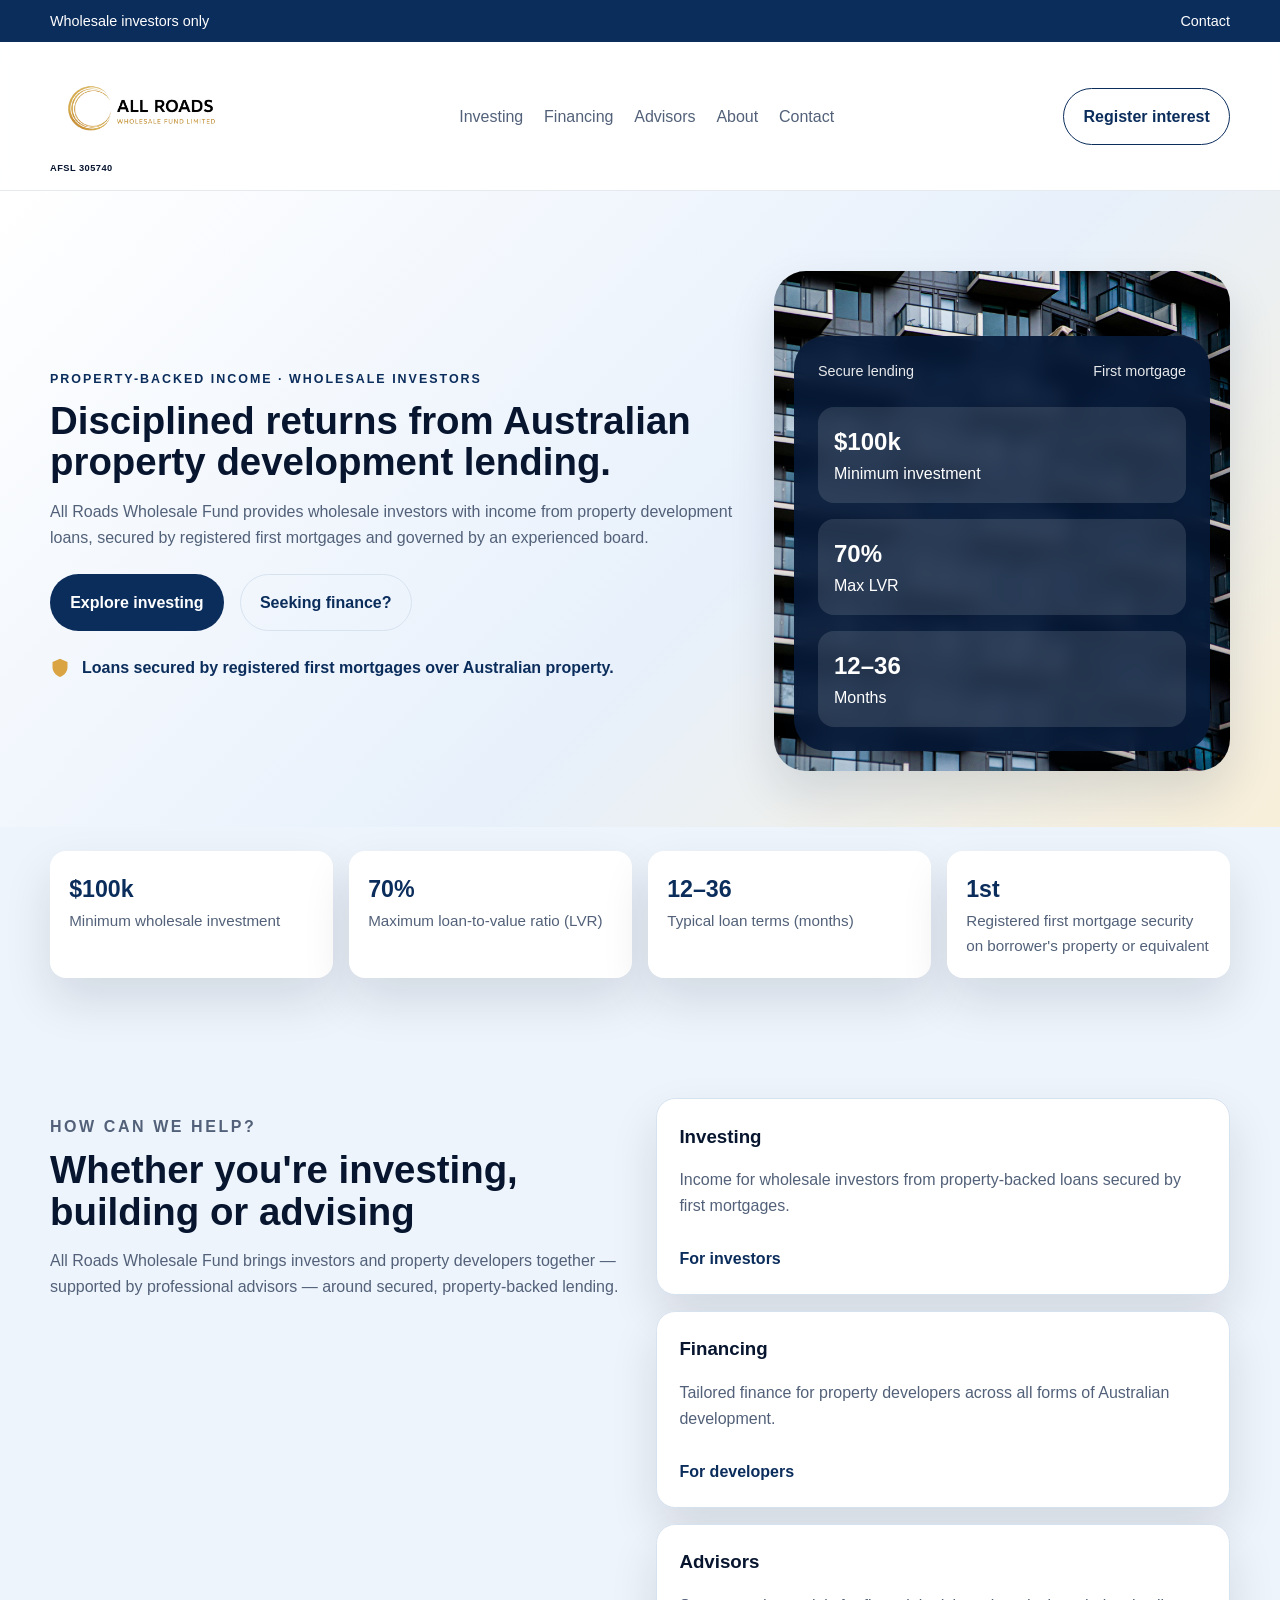
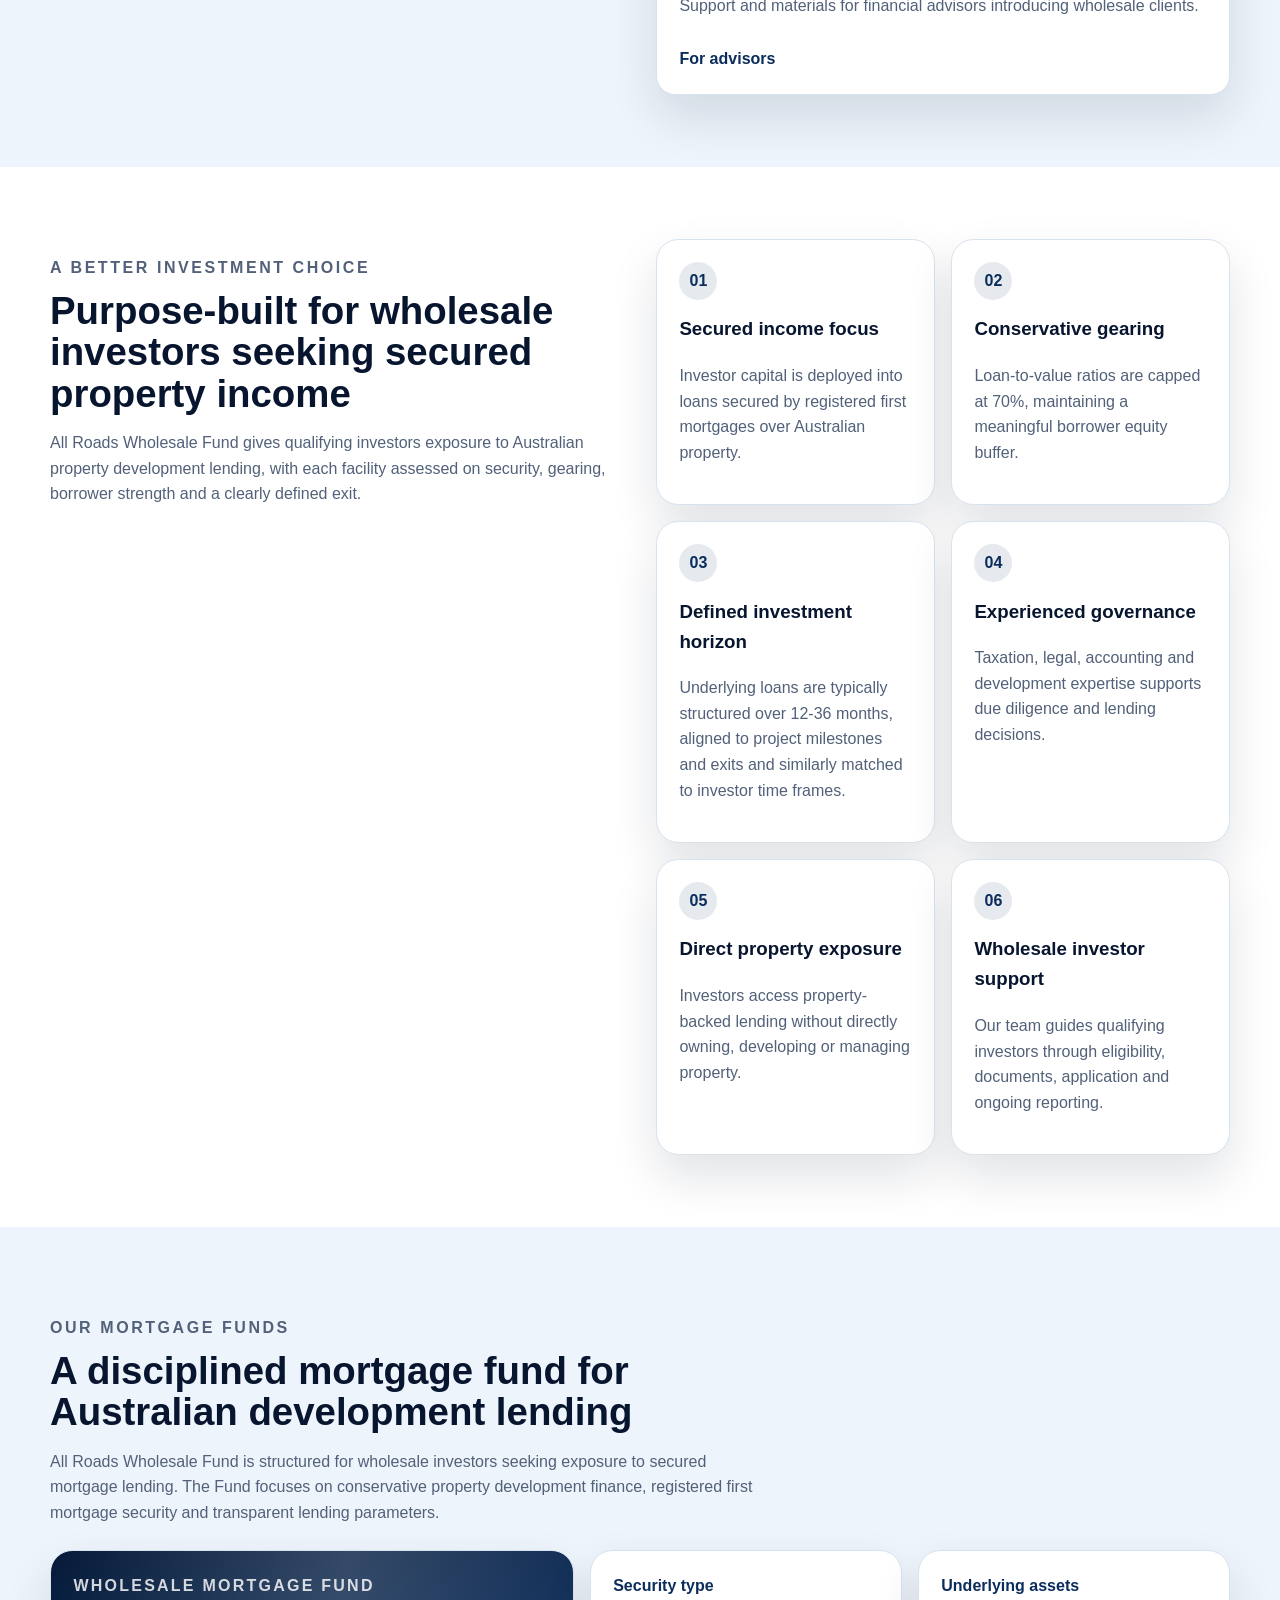
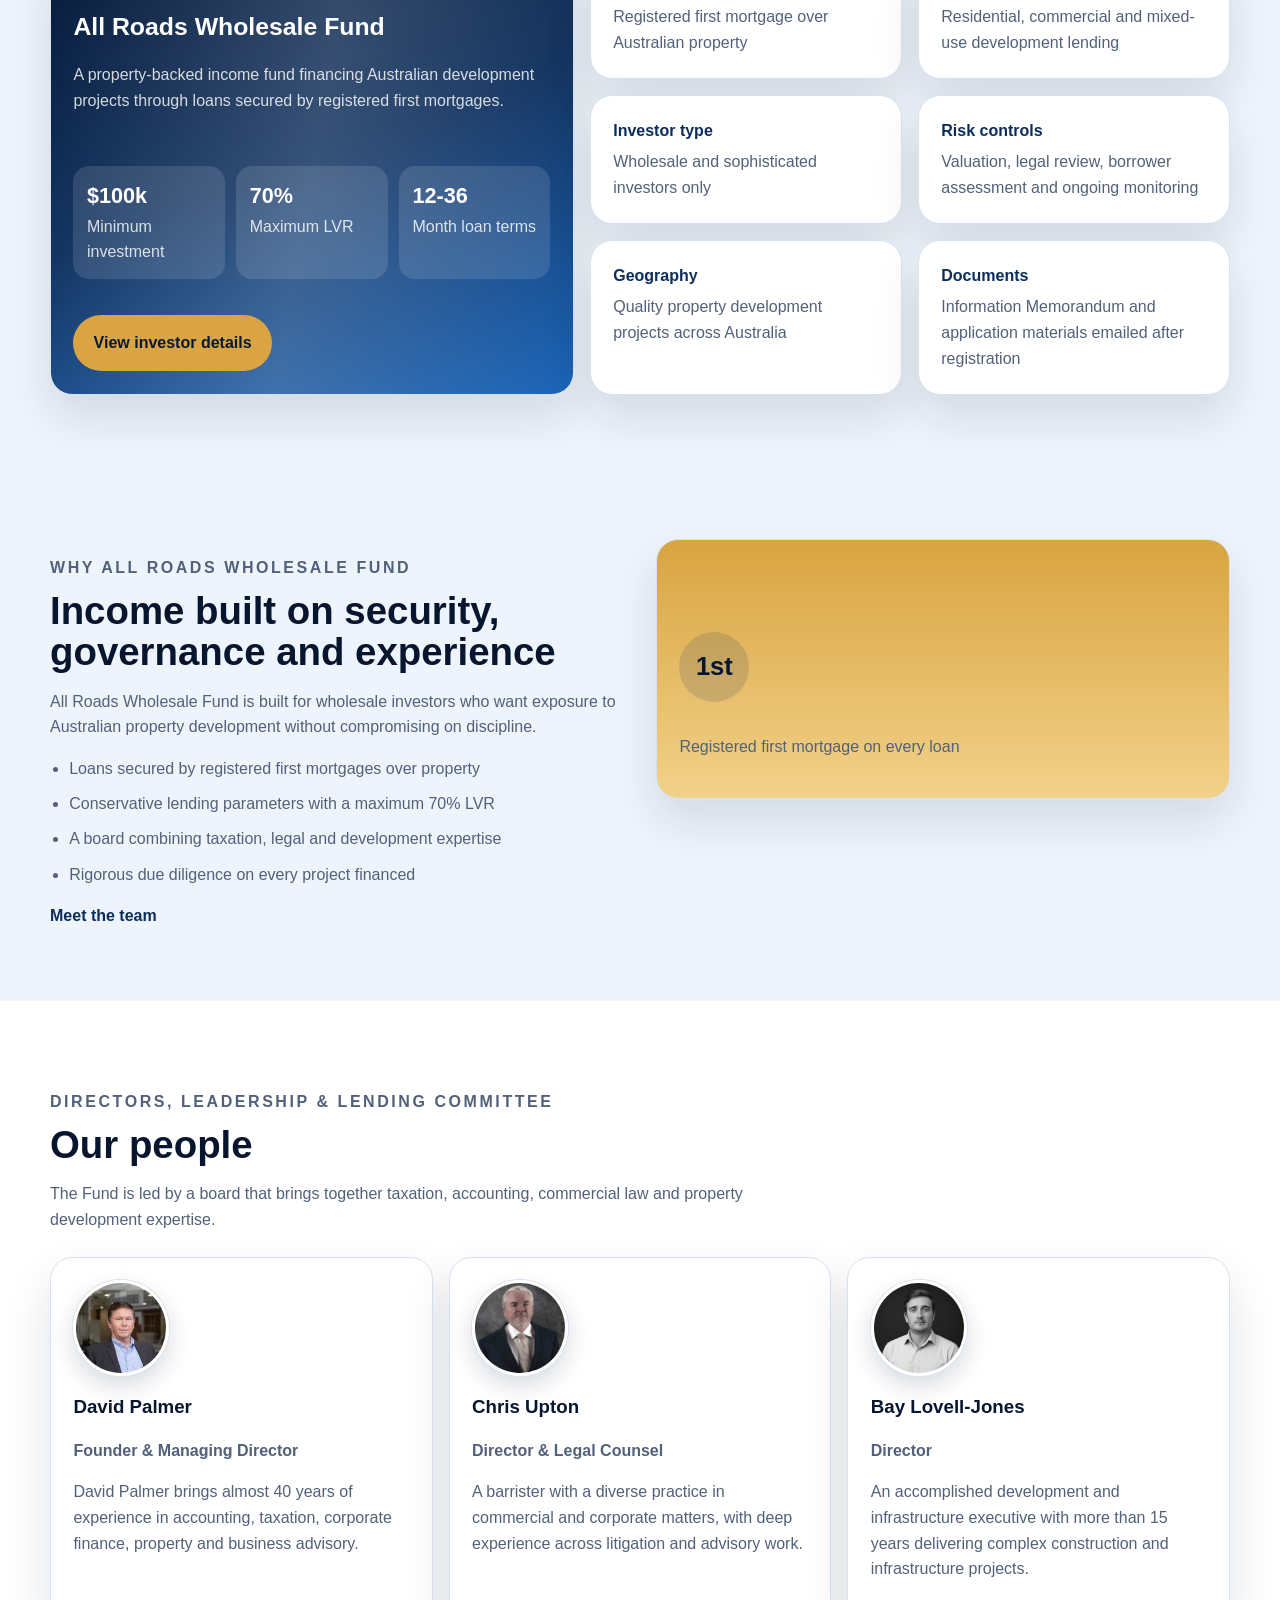
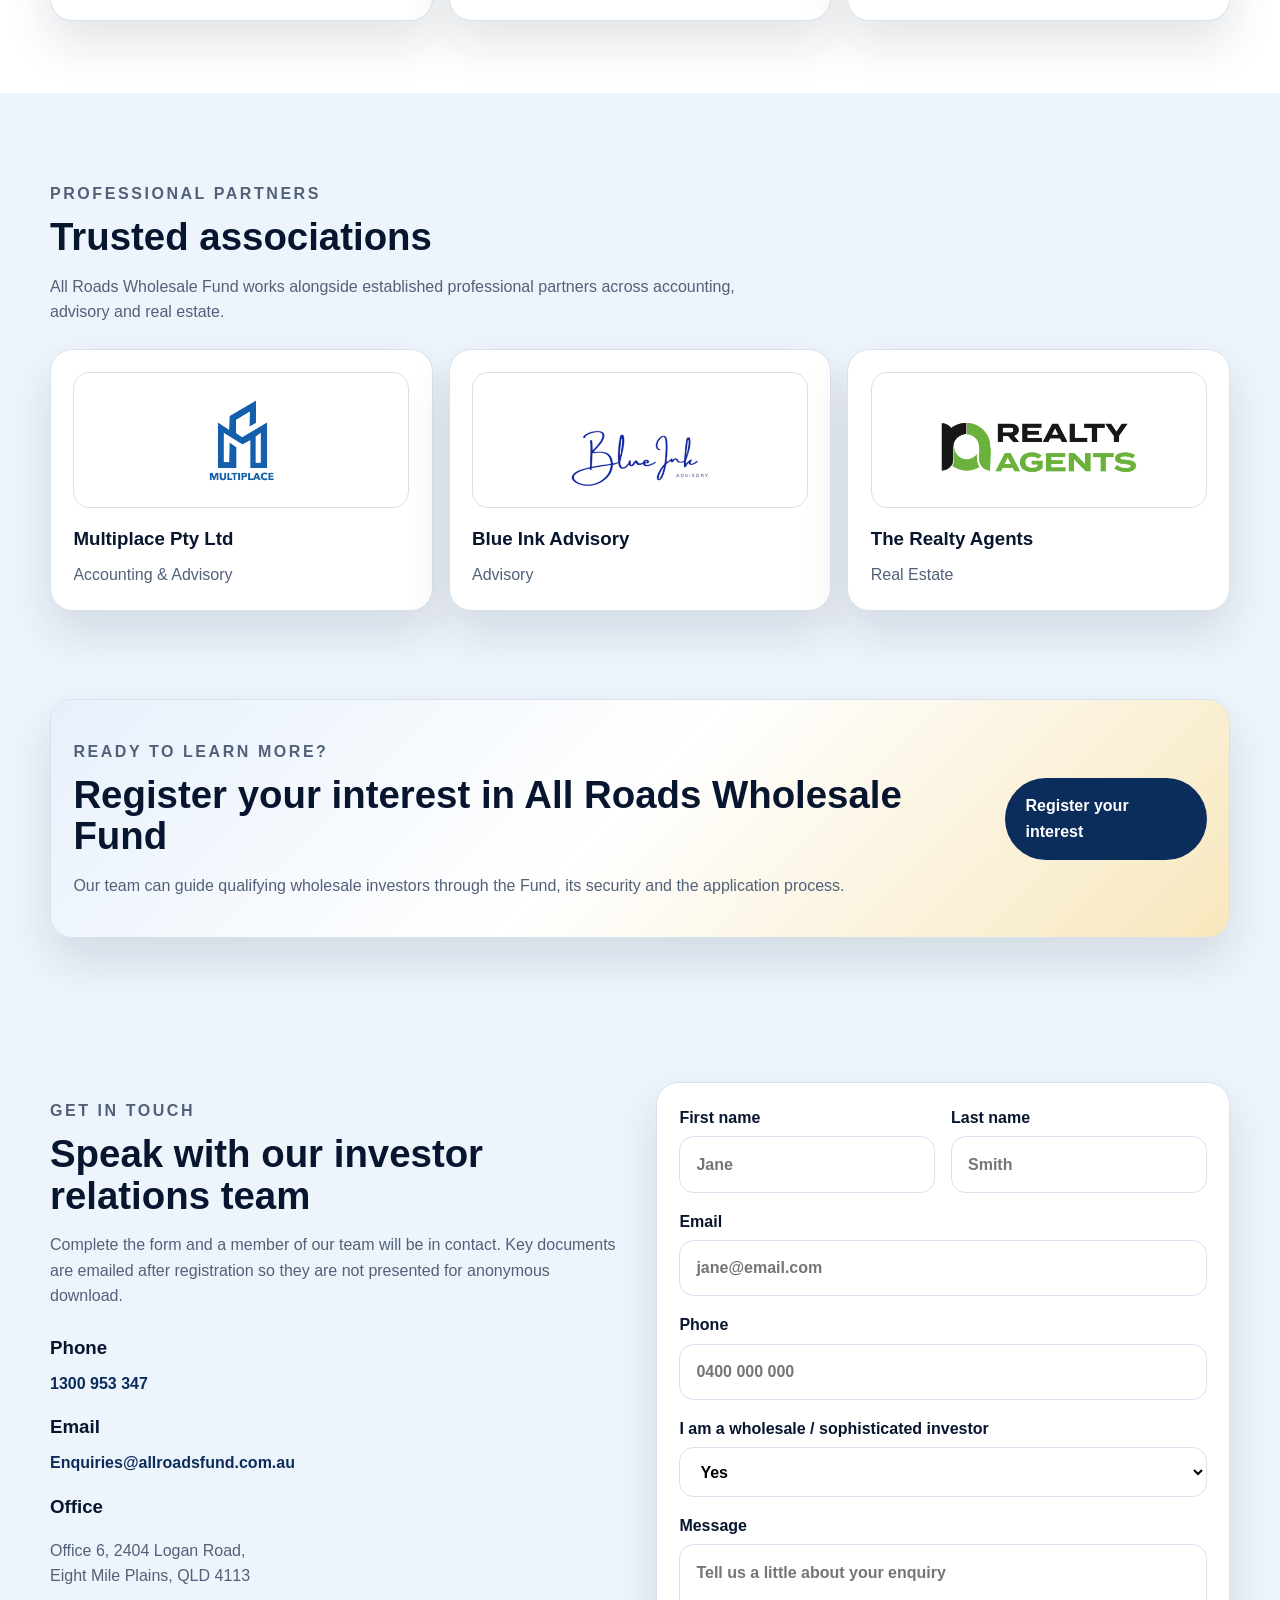
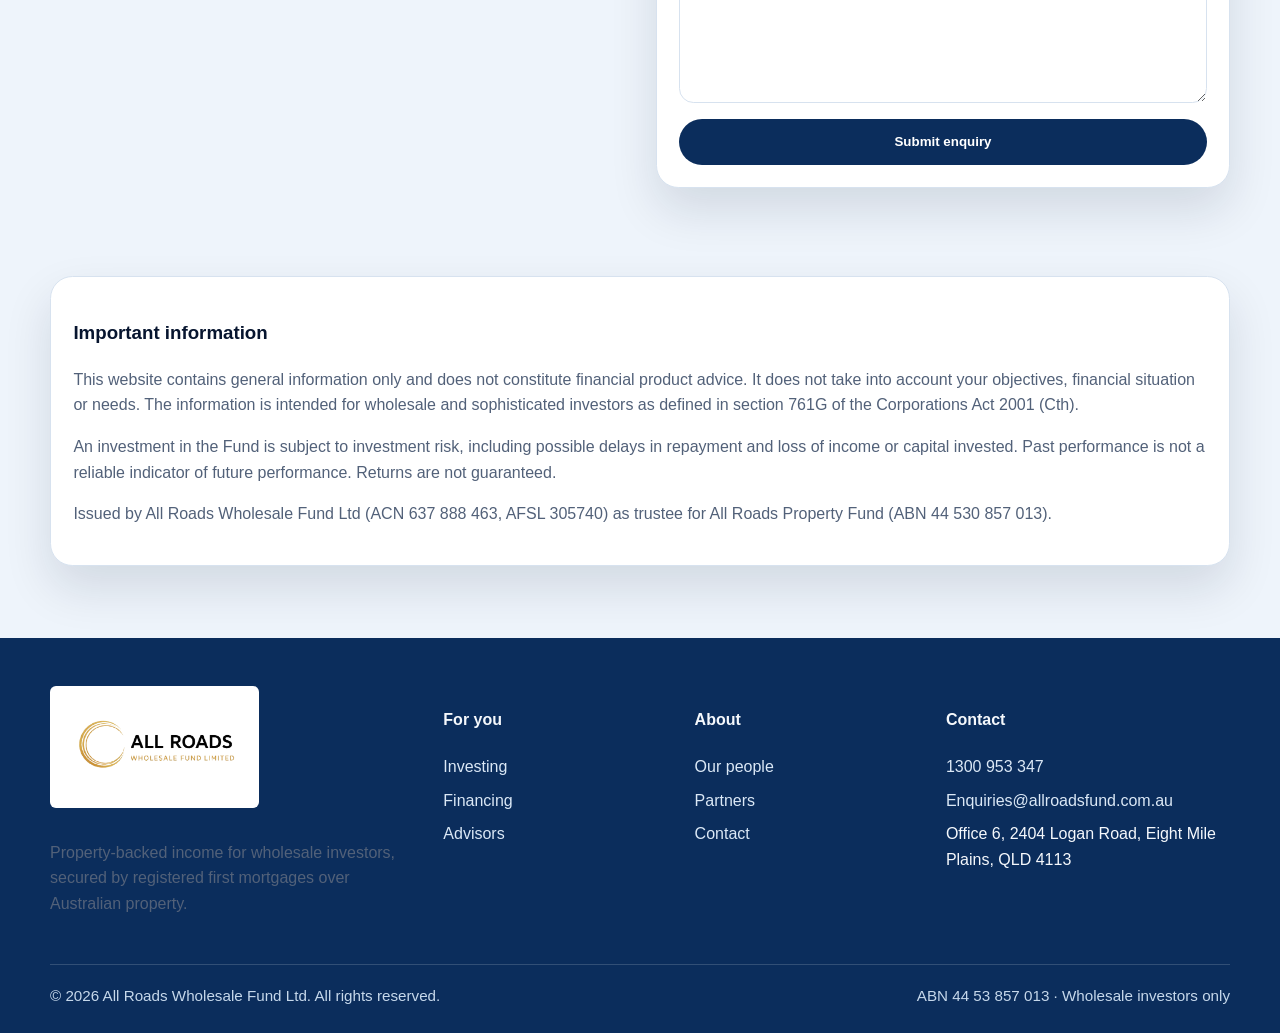
==== index.html @ a25437a4 "Revert "Add temporary homepage" This reverts commit fd162bafd3c153b0f127f50bf158df454d65a7a3." ====
<!DOCTYPE html>
<html lang="en-AU">
  <head>
    <meta charset="UTF-8" />
    <meta name="viewport" content="width=device-width, initial-scale=1.0" />
    <title>All Roads Wholesale Fund</title>
    <meta
      name="description"
      content="Property-backed income for wholesale investors from secured Australian development lending."
    />
    <link rel="stylesheet" href="styles.css" />
  </head>
  <body>
    <div class="announcement-bar">
      <div class="container announcement-inner">
        <span>Wholesale investors only</span>
        <a href="#contact">Contact</a>
      </div>
    </div>

    <header class="site-header">
      <div class="container nav-bar">
        <a class="brand" href="#">
          <div class="brand-lockup">
            <img class="brand-logo" src="assets/images/Logo.png" alt="All Roads Wholesale Fund Limited" />
            <span class="brand-mark__license">AFSL 305740</span>
          </div>
        </a>
        <nav class="nav-links" aria-label="Primary navigation">
          <a href="investing.html">Investing</a>
          <a href="financing.html">Financing</a>
          <a href="advisors.html">Advisors</a>
          <a href="#people">About</a>
          <a href="#contact">Contact</a>
        </nav>
        <a class="button button--ghost" href="#contact">Register interest</a>
      </div>
    </header>

    <main>
      <section class="hero">
        <div class="container hero-grid">
          <div class="hero-copy">
            <p class="eyebrow">Property-backed income · wholesale investors</p>
            <h1>Disciplined returns from Australian property development lending.</h1>
            <p class="hero-text">
              All Roads Wholesale Fund provides wholesale investors with income from
              property development loans, secured by registered first mortgages and
              governed by an experienced board.
            </p>
            <div class="hero-actions">
              <a class="button" href="investing.html">Explore investing</a>
              <a class="button button--secondary" href="financing.html">Seeking finance?</a>
            </div>
            <div class="hero-note">
              <svg viewBox="0 0 24 24" aria-hidden="true">
                <path d="M12 2 3 6v6c0 5.2 3.4 9.9 9 12 5.6-2.1 9-6.8 9-12V6l-9-4Z" />
              </svg>
              <span>Loans secured by registered first mortgages over Australian property.</span>
            </div>
          </div>
          <div class="hero-visual hero-visual--photo">
            <img class="hero-visual__image" src="assets/images/modern-apartments.jpg" alt="Modern apartment building with glass balconies" />
            <div class="hero-card">
              <div class="hero-card__top">
                <span>Secure lending</span>
                <span>First mortgage</span>
              </div>
              <div class="hero-card__body">
                <div class="hero-card__stat">
                  <strong>$100k</strong>
                  <span>Minimum investment</span>
                </div>
                <div class="hero-card__stat">
                  <strong>70%</strong>
                  <span>Max LVR</span>
                </div>
                <div class="hero-card__stat">
                  <strong>12–36</strong>
                  <span>Months</span>
                </div>
              </div>
            </div>
          </div>
        </div>
      </section>

      <section class="stats-bar">
        <div class="container stat-grid">
          <div>
            <strong>$100k</strong>
            <span>Minimum wholesale investment</span>
          </div>
          <div>
            <strong>70%</strong>
            <span>Maximum loan-to-value ratio (LVR)</span>
          </div>
          <div>
            <strong>12–36</strong>
            <span>Typical loan terms (months)</span>
          </div>
          <div>
            <strong>1st</strong>
            <span>Registered first mortgage security on borrower's property or equivalent </span>
          </div>
        </div>
      </section>

      <section class="section">
        <div class="container intro-grid">
          <div>
            <p class="eyebrow">How can we help?</p>
            <h2>Whether you're investing, building or advising</h2>
            <p>
              All Roads Wholesale Fund brings investors and property developers together — supported by
              professional advisors — around secured, property-backed lending.
            </p>
          </div>
          <div class="card-grid">
            <a class="info-card" id="investing" href="investing.html">
              <h3>Investing</h3>
              <p>Income for wholesale investors from property-backed loans secured by first mortgages.</p>
              <span>For investors</span>
            </a>
            <a class="info-card" id="financing" href="financing.html">
              <h3>Financing</h3>
              <p>Tailored finance for property developers across all forms of Australian development.</p>
              <span>For developers</span>
            </a>
            <a class="info-card" id="advisors" href="advisors.html">
              <h3>Advisors</h3>
              <p>Support and materials for financial advisors introducing wholesale clients.</p>
              <span>For advisors</span>
            </a>
          </div>
        </div>
      </section>

      <section class="section section--alt">
        <div class="container feature-grid">
          <div>
            <p class="eyebrow">A better investment choice</p>
            <h2>Purpose-built for wholesale investors seeking secured property income</h2>
            <p>
              All Roads Wholesale Fund gives qualifying investors exposure to Australian
              property development lending, with each facility assessed on security,
              gearing, borrower strength and a clearly defined exit.
            </p>
          </div>
          <div class="choice-grid">
            <article>
              <span>01</span>
              <h3>Secured income focus</h3>
              <p>Investor capital is deployed into loans secured by registered first mortgages over Australian property.</p>
            </article>
            <article>
              <span>02</span>
              <h3>Conservative gearing</h3>
              <p>Loan-to-value ratios are capped at 70%, maintaining a meaningful borrower equity buffer.</p>
            </article>
            <article>
              <span>03</span>
              <h3>Defined investment horizon</h3>
              <p>Underlying loans are typically structured over 12-36 months, aligned to project milestones and exits and similarly matched to investor time frames.</p>
            </article>
            <article>
              <span>04</span>
              <h3>Experienced governance</h3>
              <p>Taxation, legal, accounting and development expertise supports due diligence and lending decisions.</p>
            </article>
            <article>
              <span>05</span>
              <h3>Direct property exposure</h3>
              <p>Investors access property-backed lending without directly owning, developing or managing property.</p>
            </article>
            <article>
              <span>06</span>
              <h3>Wholesale investor support</h3>
              <p>Our team guides qualifying investors through eligibility, documents, application and ongoing reporting.</p>
            </article>
          </div>
        </div>
      </section>

      <section class="section" id="mortgage-funds">
        <div class="container">
          <div class="section-heading">
            <p class="eyebrow">Our mortgage funds</p>
            <h2>A disciplined mortgage fund for Australian development lending</h2>
            <p>
              All Roads Wholesale Fund is structured for wholesale investors seeking
              exposure to secured mortgage lending. The Fund focuses on conservative
              property development finance, registered first mortgage security and
              transparent lending parameters.
            </p>
          </div>
          <div class="mortgage-fund-layout">
            <article class="fund-card fund-card--featured">
              <div>
                <p class="fund-card__label">Wholesale mortgage fund</p>
                <h3>All Roads Wholesale Fund</h3>
                <p>
                  A property-backed income fund financing Australian development projects
                  through loans secured by registered first mortgages.
                </p>
              </div>
              <div class="fund-card__stats">
                <div>
                  <strong>$100k</strong>
                  <span>Minimum investment</span>
                </div>
                <div>
                  <strong>70%</strong>
                  <span>Maximum LVR</span>
                </div>
                <div>
                  <strong>12-36</strong>
                  <span>Month loan terms</span>
                </div>
              </div>
              <a class="button" href="investing.html">View investor details</a>
            </article>
            <div class="fund-detail-grid">
              <article>
                <strong>Security type</strong>
                <span>Registered first mortgage over Australian property</span>
              </article>
              <article>
                <strong>Underlying assets</strong>
                <span>Residential, commercial and mixed-use development lending</span>
              </article>
              <article>
                <strong>Investor type</strong>
                <span>Wholesale and sophisticated investors only</span>
              </article>
              <article>
                <strong>Risk controls</strong>
                <span>Valuation, legal review, borrower assessment and ongoing monitoring</span>
              </article>
              <article>
                <strong>Geography</strong>
                <span>Quality property development projects across Australia</span>
              </article>
              <article>
                <strong>Documents</strong>
                <span>Information Memorandum and application materials emailed after registration</span>
              </article>
            </div>
          </div>
        </div>
      </section>

      <section class="section">
        <div class="container why-grid">
          <div>
            <p class="eyebrow">Why All Roads Wholesale Fund</p>
            <h2>Income built on security, governance and experience</h2>
            <p>
              All Roads Wholesale Fund is built for wholesale investors who want exposure to
              Australian property development without compromising on discipline.
            </p>
            <ul class="check-list">
              <li>Loans secured by registered first mortgages over property</li>
              <li>Conservative lending parameters with a maximum 70% LVR</li>
              <li>A board combining taxation, legal and development expertise</li>
              <li>Rigorous due diligence on every project financed</li>
            </ul>
            <a class="text-link" href="#people">Meet the team</a>
          </div>
          <div class="quote-card">
            <div class="quote-card__badge">1st</div>
            <p>Registered first mortgage on every loan</p>
          </div>
        </div>
      </section>

      <section class="section section--alt" id="people">
        <div class="container">
          <div class="section-heading">
            <p class="eyebrow">Directors, leadership & lending committee</p>
            <h2>Our people</h2>
            <p>The Fund is led by a board that brings together taxation, accounting, commercial law and property development expertise.</p>
          </div>
          <div class="people-grid">
            <article class="person-card">
              <img
                class="person-card__photo"
                src="assets/images/David-Palmer.jpg"
                alt="David Palmer"
                width="800"
                height="800"
                loading="lazy"
                decoding="async"
              />
              <h3>David Palmer</h3>
              <p class="person-card__title">Founder & Managing Director</p>
              <p class="person-card__bio">David Palmer brings almost 40 years of experience in accounting, taxation, corporate finance, property and business advisory.</p>
            </article>
            <article class="person-card">
              <img
                class="person-card__photo"
                src="assets/images/Christopher-Upton.jpg"
                alt="Chris Upton"
                width="800"
                height="965"
                loading="lazy"
                decoding="async"
              />
              <h3>Chris Upton</h3>
              <p class="person-card__title">Director & Legal Counsel</p>
              <p class="person-card__bio">A barrister with a diverse practice in commercial and corporate matters, with deep experience across litigation and advisory work.</p>
            </article>
            <article class="person-card">
              <img
                class="person-card__photo"
                src="assets/images/Bay-Lovell-Jones.png"
                alt="Bay Lovell-Jones"
                width="645"
                height="645"
                loading="lazy"
                decoding="async"
              />
              <h3>Bay Lovell-Jones</h3>
              <p class="person-card__title">Director</p>
              <p class="person-card__bio">An accomplished development and infrastructure executive with more than 15 years delivering complex construction and infrastructure projects.</p>
            </article>
          </div>
        </div>
      </section>

      <section class="section">
        <div class="container partners-section" id="partners">
          <div class="section-heading">
            <p class="eyebrow">Professional partners</p>
            <h2>Trusted associations</h2>
            <p>All Roads Wholesale Fund works alongside established professional partners across accounting, advisory and real estate.</p>
          </div>
          <div class="partners-grid">
            <div class="partner-card">
              <div class="partner-card__logo-frame">
                <img class="partner-card__logo partner-card__logo--multiplace" src="assets/images/multiplace-logo.png" alt="Multiplace logo" loading="lazy" decoding="async" />
              </div>
              <h3>Multiplace Pty Ltd</h3>
              <span>Accounting & Advisory</span>
            </div>
            <div class="partner-card">
              <div class="partner-card__logo-frame">
                <img class="partner-card__logo partner-card__logo--blue-ink" src="assets/images/blue-ink-advisory-logo.png" alt="Blue Ink Advisory logo" loading="lazy" decoding="async" />
              </div>
              <h3>Blue Ink Advisory</h3>
              <span>Advisory</span>
            </div>
            <div class="partner-card">
              <div class="partner-card__logo-frame">
                <img class="partner-card__logo partner-card__logo--realty" src="assets/images/realty-agents-logo.jpg" alt="The Realty Agents logo" loading="lazy" decoding="async" />
              </div>
              <h3>The Realty Agents</h3>
              <span>Real Estate</span>
            </div>
          </div>
        </div>
      </section>

      <section class="section section--cta">
        <div class="container cta-banner">
          <div>
            <p class="eyebrow">Ready to learn more?</p>
            <h2>Register your interest in All Roads Wholesale Fund</h2>
            <p>Our team can guide qualifying wholesale investors through the Fund, its security and the application process.</p>
          </div>
          <a class="button" href="#contact">Register your interest</a>
        </div>
      </section>

      <section class="section" id="contact">
        <div class="container contact-grid">
          <div>
            <p class="eyebrow">Get in touch</p>
            <h2>Speak with our investor relations team</h2>
            <p>Complete the form and a member of our team will be in contact. Key documents are emailed after registration so they are not presented for anonymous download.</p>
            <div class="contact-list">
              <div>
                <h3>Phone</h3>
                <a href="tel:1300953347">1300 953 347</a>
              </div>
              <div>
                <h3>Email</h3>
                <a href="mailto:Enquiries@allroadsfund.com.au">Enquiries@allroadsfund.com.au</a>
              </div>
              <div>
                <h3>Office</h3>
                <p>Office 6, 2404 Logan Road,<br />Eight Mile Plains, QLD 4113</p>
              </div>
            </div>
          </div>
          <form class="contact-form" action="https://formspree.io/f/xwvdglad" method="POST">
            <input type="hidden" name="_subject" value="Investor enquiry - All Roads Wholesale Fund" />
            <input type="hidden" name="_next" value="registered.html" />
            <div class="form-row">
              <label>
                <span>First name</span>
                <input type="text" name="first_name" placeholder="Jane" />
              </label>
              <label>
                <span>Last name</span>
                <input type="text" name="last_name" placeholder="Smith" />
              </label>
            </div>
            <label>
              <span>Email</span>
              <input type="email" name="email" placeholder="jane@email.com" required />
            </label>
            <label>
              <span>Phone</span>
              <input type="tel" name="phone" placeholder="0400 000 000" />
            </label>
            <label>
              <span>I am a wholesale / sophisticated investor</span>
              <select name="wholesale_or_sophisticated_investor">
                <option>Yes</option>
                <option>No</option>
                <option>Not sure</option>
              </select>
            </label>
            <label>
              <span>Message</span>
              <textarea rows="5" name="message" placeholder="Tell us a little about your enquiry"></textarea>
            </label>
            <button class="button" type="submit">Submit enquiry</button>
          </form>
        </div>
      </section>

      <section class="section section--disclaimer">
        <div class="container disclaimer">
          <h3>Important information</h3>
          <p>
            This website contains general information only and does not constitute financial product advice. It does not take into account your objectives, financial situation or needs. The information is intended for wholesale and sophisticated investors as defined in section 761G of the Corporations Act 2001 (Cth).
          </p>
          <p>
            An investment in the Fund is subject to investment risk, including possible delays in repayment and loss of income or capital invested. Past performance is not a reliable indicator of future performance. Returns are not guaranteed.
          </p>
          <p>Issued by All Roads Wholesale Fund Ltd (ACN 637 888 463, AFSL 305740) as trustee for All Roads Property Fund (ABN 44 530 857 013).</p>
        </div>
      </section>
    </main>

    <footer class="site-footer">
      <div class="container footer-grid">
        <div>
          <a class="brand footer-brand" href="#">
            <img class="brand-logo brand-logo--footer" src="assets/images/Logo.png" alt="All Roads Wholesale Fund Limited" />
          </a>
          <p>Property-backed income for wholesale investors, secured by registered first mortgages over Australian property.</p>
        </div>
        <div>
          <h4>For you</h4>
          <ul>
            <li><a href="#investing">Investing</a></li>
            <li><a href="#financing">Financing</a></li>
            <li><a href="#advisors">Advisors</a></li>
          </ul>
        </div>
        <div>
          <h4>About</h4>
          <ul>
            <li><a href="#people">Our people</a></li>
            <li><a href="#partners">Partners</a></li>
            <li><a href="#contact">Contact</a></li>
          </ul>
        </div>
        <div>
          <h4>Contact</h4>
          <ul>
            <li><a href="tel:1300953347">1300 953 347</a></li>
            <li><a href="mailto:Enquiries@allroadsfund.com.au">Enquiries@allroadsfund.com.au</a></li>
            <li>Office 6, 2404 Logan Road, Eight Mile Plains, QLD 4113</li>
          </ul>
        </div>
      </div>
      <div class="container footer-bottom">
        <span>© 2026 All Roads Wholesale Fund Ltd. All rights reserved.</span>
        <span>ABN 44 53 857 013 · Wholesale investors only</span>
      </div>
    </footer>
  </body>
</html>
---- styles.css ----
:root {
  --bg: #eef4fb;
  --surface: #ffffff;
  --surface-muted: #f5f8fc;
  --text: #07152f;
  --muted: #526179;
  --primary: #0b2d5c;
  --primary-strong: #061a38;
  --accent: #d9a441;
  --accent-strong: #b9821f;
  --border: #d7e2ef;
  --shadow: 0 22px 48px rgba(7, 21, 47, 0.12);
}

@keyframes fade-up {
  from {
    opacity: 0;
    transform: translateY(24px);
  }
  to {
    opacity: 1;
    transform: translateY(0);
  }
}

@keyframes fade-in {
  from {
    opacity: 0;
  }
  to {
    opacity: 1;
  }
}

@keyframes scale-in {
  from {
    opacity: 0;
    transform: scale(0.96);
  }
  to {
    opacity: 1;
    transform: scale(1);
  }
}

@keyframes float-card {
  0%,
  100% {
    transform: translateY(0);
  }
  50% {
    transform: translateY(-10px);
  }
}

@keyframes sheen {
  from {
    transform: translateX(-120%);
  }
  to {
    transform: translateX(120%);
  }
}

* {
  box-sizing: border-box;
}

html {
  scroll-behavior: smooth;
}

body {
  margin: 0;
  font-family: "Segoe UI", Arial, sans-serif;
  color: var(--text);
  background: var(--bg);
  line-height: 1.6;
}

a {
  color: inherit;
  text-decoration: none;
}

img,
svg {
  display: block;
  max-width: 100%;
}

.container {
  width: min(1180px, calc(100% - 2rem));
  margin: 0 auto;
}

.announcement-bar {
  background: var(--primary);
  color: #fefefe;
  font-size: 0.9rem;
}

.announcement-inner {
  display: flex;
  justify-content: space-between;
  padding: 0.6rem 0;
}

.site-header {
  background: rgba(255, 255, 255, 0.95);
  backdrop-filter: blur(10px);
  position: sticky;
  top: 0;
  z-index: 10;
  border-bottom: 1px solid rgba(11, 45, 92, 0.1);
  animation: fade-in 0.5s ease both;
}

.nav-bar {
  display: flex;
  align-items: center;
  justify-content: space-between;
  padding: 1.1rem 0;
  gap: 1rem;
}

.brand {
  display: inline-flex;
  align-items: flex-start;
}

.brand-lockup {
  display: flex;
  flex-direction: column;
  align-items: flex-start;
  gap: 0.15rem;
}

.brand-logo {
  display: block;
  width: 180px;
  max-width: 42vw;
  height: auto;
}

.brand-mark__license {
  font-size: 0.58rem;
  color: var(--gold-dark);
  letter-spacing: 0.05em;
  font-weight: 700;
  line-height: 1;
  text-transform: uppercase;
}

.nav-links {
  display: flex;
  gap: 1.3rem;
  color: var(--muted);
}

.nav-links a,
.page-nav__inner a,
.text-link {
  position: relative;
}

.nav-links a::after,
.page-nav__inner a::after,
.text-link::after {
  position: absolute;
  right: 0;
  bottom: -0.25rem;
  left: 0;
  height: 2px;
  content: "";
  background: var(--accent);
  transform: scaleX(0);
  transform-origin: right;
  transition: transform 0.25s ease;
}

.nav-links a:hover::after,
.page-nav__inner a:hover::after,
.text-link:hover::after {
  transform: scaleX(1);
  transform-origin: left;
}

.button {
  display: inline-flex;
  align-items: center;
  justify-content: center;
  background: var(--primary);
  color: #fff;
  padding: 0.9rem 1.2rem;
  border-radius: 999px;
  font-weight: 600;
  border: 1px solid transparent;
  transition: transform 0.2s ease, box-shadow 0.2s ease, background 0.2s ease;
}

.button:hover {
  transform: translateY(-3px);
  box-shadow: var(--shadow);
}

.button--ghost {
  background: transparent;
  color: var(--primary);
  border-color: var(--primary);
}

.button--secondary {
  background: transparent;
  color: var(--primary);
  border-color: var(--border);
}

.hero {
  padding: 5rem 0 3.5rem;
  background: linear-gradient(135deg, #ffffff 0%, #e7f0fb 58%, #f8efd9 100%);
}

.hero-grid {
  display: grid;
  grid-template-columns: 1.2fr 0.8fr;
  gap: 2.5rem;
  align-items: center;
}

.eyebrow {
  text-transform: uppercase;
  letter-spacing: 0.16em;
  font-size: 0.78rem;
  font-weight: 700;
  color: var(--primary);
  margin-bottom: 0.6rem;
}

.hero h1,
.section h2 {
  font-size: clamp(2rem, 3vw, 3rem);
  line-height: 1.08;
  margin: 0 0 1rem;
}

.hero-copy {
  animation: fade-up 0.75s ease both;
}

.hero-text,
.section p,
.disclaimer p,
.contact-list p,
.site-footer p,
.person-card__bio {
  color: var(--muted);
  font-size: 1rem;
}

.hero-actions {
  display: flex;
  flex-wrap: wrap;
  gap: 1rem;
  margin-top: 1.5rem;
}

.hero-note {
  display: inline-flex;
  align-items: center;
  gap: 0.75rem;
  margin-top: 1.5rem;
  color: var(--primary);
  font-weight: 600;
}

.hero-note svg {
  width: 20px;
  height: 20px;
  fill: var(--accent);
}

.hero-visual {
  display: flex;
  justify-content: center;
}

.hero-visual--photo {
  position: relative;
  min-height: 500px;
  align-items: flex-end;
  padding: 1.25rem;
  overflow: hidden;
  border-radius: 2rem;
  box-shadow: var(--shadow);
  animation: scale-in 0.85s 0.12s ease both;
}

.hero-visual__image {
  position: absolute;
  inset: 0;
  width: 100%;
  height: 100%;
  object-fit: cover;
}

.hero-visual--photo .hero-card {
  position: relative;
  width: 100%;
  background: rgba(6, 26, 56, 0.92);
  backdrop-filter: blur(8px);
  animation: float-card 6s ease-in-out infinite;
}

.property-visual {
  position: relative;
  min-height: 320px;
  margin: 0;
  overflow: hidden;
  border-radius: 1.5rem;
  background: var(--primary);
  box-shadow: var(--shadow);
}

.property-visual img {
  width: 100%;
  height: 100%;
  min-height: inherit;
  object-fit: cover;
}

.property-visual__overlay {
  position: absolute;
  inset: auto 1.25rem 1.25rem;
  display: flex;
  flex-direction: column;
  padding: 1rem 1.1rem;
  color: #fff;
  border: 1px solid rgba(255, 255, 255, 0.24);
  border-radius: 1rem;
  background: rgba(6, 26, 56, 0.9);
  backdrop-filter: blur(8px);
}

.property-visual__overlay strong {
  font-size: 1.45rem;
  line-height: 1.25;
}

.hero-card {
  width: min(100%, 420px);
  background: linear-gradient(160deg, var(--primary-strong) 0%, #164f9f 100%);
  color: white;
  border-radius: 2rem;
  padding: 1.5rem;
  box-shadow: var(--shadow);
  overflow: hidden;
}

.hero-card__top {
  display: flex;
  justify-content: space-between;
  font-size: 0.9rem;
  opacity: 0.9;
  margin-bottom: 1.5rem;
}

.hero-card__body {
  display: grid;
  gap: 1rem;
}

.hero-card__stat {
  background: rgba(255, 255, 255, 0.12);
  padding: 1rem;
  border-radius: 1rem;
  display: flex;
  flex-direction: column;
  transition: transform 0.2s ease, background 0.2s ease;
}

.hero-card__stat:hover {
  transform: translateY(-3px);
  background: rgba(255, 255, 255, 0.18);
}

.hero-card__stat strong {
  font-size: 1.5rem;
}

.stats-bar {
  padding: 1.5rem 0 3rem;
}

.stat-grid {
  display: grid;
  grid-template-columns: repeat(4, 1fr);
  gap: 1rem;
}

.stat-grid > div {
  background: var(--surface);
  padding: 1.2rem;
  border-radius: 1rem;
  box-shadow: var(--shadow);
}

.stat-grid strong {
  display: block;
  font-size: 1.45rem;
  color: var(--primary);
}

.stat-grid span {
  color: var(--muted);
  font-size: 0.95rem;
}

.section {
  padding: 4.5rem 0;
  animation: fade-up 0.7s ease both;
}

.section--alt {
  background: var(--surface);
}

.intro-grid,
.feature-grid,
.why-grid,
.contact-grid {
  display: grid;
  grid-template-columns: 1fr 1fr;
  gap: 2rem;
  align-items: start;
}

.card-grid,
.people-grid,
.partners-grid {
  display: grid;
  gap: 1rem;
}

.stat-grid > div,
.card-grid > *,
.feature-list > *,
.choice-grid > *,
.fund-detail-grid > *,
.people-grid > *,
.partners-grid > *,
.criteria-grid > *,
.terms-grid > *,
.document-grid > *,
.steps-grid > *,
.faq-list > * {
  animation: fade-up 0.65s ease both;
}

.stat-grid > :nth-child(2),
.card-grid > :nth-child(2),
.feature-list > :nth-child(2),
.choice-grid > :nth-child(2),
.fund-detail-grid > :nth-child(2),
.people-grid > :nth-child(2),
.partners-grid > :nth-child(2),
.criteria-grid > :nth-child(2),
.terms-grid > :nth-child(2),
.document-grid > :nth-child(2),
.steps-grid > :nth-child(2),
.faq-list > :nth-child(2) {
  animation-delay: 0.08s;
}

.stat-grid > :nth-child(3),
.card-grid > :nth-child(3),
.feature-list > :nth-child(3),
.choice-grid > :nth-child(3),
.fund-detail-grid > :nth-child(3),
.people-grid > :nth-child(3),
.partners-grid > :nth-child(3),
.criteria-grid > :nth-child(3),
.terms-grid > :nth-child(3),
.document-grid > :nth-child(3),
.steps-grid > :nth-child(3),
.faq-list > :nth-child(3) {
  animation-delay: 0.16s;
}

.stat-grid > :nth-child(n + 4),
.feature-list > :nth-child(n + 4),
.choice-grid > :nth-child(n + 4),
.fund-detail-grid > :nth-child(n + 4),
.criteria-grid > :nth-child(n + 4),
.terms-grid > :nth-child(n + 4),
.document-grid > :nth-child(n + 4),
.steps-grid > :nth-child(n + 4),
.faq-list > :nth-child(n + 4) {
  animation-delay: 0.24s;
}

.info-card {
  background: var(--surface);
  border: 1px solid var(--border);
  border-radius: 1.2rem;
  padding: 1.4rem;
  box-shadow: var(--shadow);
}

.info-card,
.feature-list article,
.choice-grid article,
.fund-card,
.fund-detail-grid article,
.quote-card,
.person-card,
.partner-card,
.criteria-card,
.terms-grid article,
.document-card,
.faq-item,
.step-card {
  transition: transform 0.22s ease, box-shadow 0.22s ease, border-color 0.22s ease;
}

.info-card:hover,
.feature-list article:hover,
.choice-grid article:hover,
.fund-card:hover,
.fund-detail-grid article:hover,
.quote-card:hover,
.person-card:hover,
.partner-card:hover,
.criteria-card:hover,
.terms-grid article:hover,
.document-card:hover,
.faq-item:hover,
.step-card:hover {
  transform: translateY(-5px);
  border-color: rgba(11, 45, 92, 0.22);
  box-shadow: 0 24px 52px rgba(7, 21, 47, 0.16);
}

.info-card h3,
.person-card h3,
.partner-card h3,
.contact-list h3 {
  margin: 0 0 0.5rem;
}

.info-card span {
  display: inline-block;
  margin-top: 0.7rem;
  color: var(--primary);
  font-weight: 600;
}

.feature-list {
  display: grid;
  grid-template-columns: repeat(2, 1fr);
  gap: 1rem;
}

.choice-grid {
  display: grid;
  grid-template-columns: repeat(2, 1fr);
  gap: 1rem;
}

.feature-list article,
.choice-grid article,
.fund-card,
.fund-detail-grid article,
.quote-card,
.person-card,
.partner-card,
.contact-form,
.cta-banner,
.disclaimer {
  background: var(--surface);
  border: 1px solid var(--border);
  border-radius: 1.4rem;
  padding: 1.4rem;
  box-shadow: var(--shadow);
}

.choice-grid span {
  display: inline-flex;
  width: 38px;
  height: 38px;
  align-items: center;
  justify-content: center;
  margin-bottom: 0.9rem;
  border-radius: 50%;
  background: rgba(11, 45, 92, 0.1);
  color: var(--primary);
  font-weight: 700;
  transition: transform 0.22s ease, background 0.22s ease;
}

.choice-grid article:hover span {
  transform: rotate(-4deg) scale(1.06);
  background: rgba(217, 164, 65, 0.34);
}

.choice-grid h3 {
  margin-top: 0;
}

.check-list {
  padding-left: 1.2rem;
  color: var(--muted);
}

.check-list li + li {
  margin-top: 0.6rem;
}

.text-link {
  color: var(--primary);
  font-weight: 700;
}

.quote-card {
  min-height: 260px;
  display: grid;
  align-content: end;
  background: linear-gradient(180deg, var(--accent) 0%, #f2d189 100%);
}

.quote-card__badge {
  width: 70px;
  height: 70px;
  display: grid;
  place-items: center;
  border-radius: 50%;
  background: rgba(11, 45, 92, 0.14);
  font-size: 1.6rem;
  font-weight: 700;
  margin-bottom: 1rem;
  transition: transform 0.25s ease;
}

.quote-card:hover .quote-card__badge {
  transform: rotate(-8deg) scale(1.05);
}

.section-heading {
  max-width: 720px;
  margin-bottom: 1.5rem;
}

.people-grid {
  grid-template-columns: repeat(3, 1fr);
}

.person-card {
  min-height: 100%;
}

.person-card__initials {
  width: 54px;
  height: 54px;
  border-radius: 50%;
  background: var(--primary);
  color: #fff;
  display: grid;
  place-items: center;
  font-weight: 700;
  margin-bottom: 1rem;
  transition: transform 0.25s ease;
}

.person-card__photo {
  width: 96px;
  height: 96px;
  margin-bottom: 1rem;
  border: 3px solid var(--surface);
  border-radius: 50%;
  object-fit: cover;
  object-position: center top;
  box-shadow: 0 0 0 1px var(--border), 0 10px 24px rgba(7, 21, 47, 0.16);
  transition: transform 0.25s ease;
}

.person-card:hover .person-card__photo,
.person-card:hover .person-card__initials {
  transform: scale(1.05);
}

.person-card__title {
  color: var(--primary);
  font-weight: 600;
}

.partners-grid {
  grid-template-columns: repeat(3, 1fr);
}

.partner-card {
  display: grid;
  align-content: start;
  min-height: 100%;
}

.partner-card__logo-frame {
  display: grid;
  width: 100%;
  height: 136px;
  place-items: center;
  margin-bottom: 1rem;
  padding: 1rem;
  border: 1px solid var(--border);
  border-radius: 1rem;
  background: #fff;
  overflow: hidden;
}

.partner-card__logo {
  display: block;
  width: auto;
  height: auto;
  max-width: 100%;
  max-height: 100%;
  object-fit: contain;
}

.partner-card__logo--multiplace {
  max-width: 78%;
  max-height: 88px;
}

.partner-card__logo--blue-ink {
  width: 126%;
  height: 138px;
  max-width: none;
  max-height: none;
  object-fit: contain;
  object-position: center;
}

.partner-card__logo--realty {
  max-width: 96%;
  max-height: 72px;
}

.mortgage-fund-layout {
  display: grid;
  grid-template-columns: 0.9fr 1.1fr;
  gap: 1rem;
  align-items: stretch;
}

.fund-card {
  display: grid;
  gap: 1.4rem;
  align-content: space-between;
}

.fund-card--featured {
  position: relative;
  overflow: hidden;
  background: linear-gradient(160deg, var(--primary-strong) 0%, #0b2d5c 48%, #1b65b9 100%);
  color: #fff;
}

.fund-card--featured::before {
  position: absolute;
  inset: 0;
  content: "";
  background: linear-gradient(100deg, transparent, rgba(255, 255, 255, 0.18), transparent);
  animation: sheen 7s ease-in-out infinite;
}

.fund-card--featured > * {
  position: relative;
}

.fund-card--featured p,
.fund-card--featured span {
  color: rgba(255, 255, 255, 0.82);
}

.fund-card--featured .button {
  width: fit-content;
  background: var(--accent);
  color: var(--primary-strong);
}

.fund-card__label {
  margin: 0 0 0.5rem;
  text-transform: uppercase;
  letter-spacing: 0.14em;
  font-size: 0.72rem;
  font-weight: 700;
}

.fund-card h3 {
  margin: 0 0 0.7rem;
  font-size: 1.55rem;
}

.fund-card__stats {
  display: grid;
  grid-template-columns: repeat(3, 1fr);
  gap: 0.7rem;
}

.fund-card__stats div {
  padding: 0.85rem;
  border-radius: 1rem;
  background: rgba(255, 255, 255, 0.12);
  transition: transform 0.22s ease, background 0.22s ease;
}

.fund-card__stats div:hover {
  transform: translateY(-3px);
  background: rgba(255, 255, 255, 0.18);
}

.fund-card__stats strong {
  display: block;
  font-size: 1.35rem;
}

.fund-detail-grid {
  display: grid;
  grid-template-columns: repeat(2, 1fr);
  gap: 1rem;
}

.fund-detail-grid strong {
  display: block;
  color: var(--primary);
  margin-bottom: 0.35rem;
}

.fund-detail-grid span {
  color: var(--muted);
}

.partner-card span {
  color: var(--muted);
}

.section--cta {
  padding-top: 1rem;
}

.cta-banner {
  display: flex;
  justify-content: space-between;
  align-items: center;
  gap: 1.5rem;
  background: linear-gradient(135deg, #e7f0fb 0%, #ffffff 48%, #f7e7bd 100%);
  position: relative;
  overflow: hidden;
}

.cta-banner::after {
  position: absolute;
  inset: 0;
  content: "";
  pointer-events: none;
  background: linear-gradient(110deg, transparent 20%, rgba(255, 255, 255, 0.55), transparent 80%);
  transform: translateX(-120%);
  transition: transform 0.7s ease;
}

.cta-banner:hover::after {
  transform: translateX(120%);
}

.contact-list {
  display: grid;
  gap: 1rem;
  margin-top: 1.5rem;
}

.contact-list a {
  color: var(--primary);
  font-weight: 600;
}

.contact-form {
  display: grid;
  gap: 1rem;
}

.form-row {
  display: grid;
  grid-template-columns: 1fr 1fr;
  gap: 1rem;
}

label {
  display: grid;
  gap: 0.35rem;
  font-weight: 600;
}

input,
select,
textarea {
  width: 100%;
  font: inherit;
  padding: 0.9rem 1rem;
  border: 1px solid var(--border);
  border-radius: 0.9rem;
  background: #fff;
}

textarea {
  resize: vertical;
}

.section--disclaimer {
  padding-top: 1rem;
}

.site-footer {
  background: var(--primary);
  color: #f5f8fc;
  padding: 3rem 0 1.5rem;
}

.footer-grid {
  display: grid;
  grid-template-columns: 1.3fr 0.8fr 0.8fr 1fr;
  gap: 1.5rem;
}

.footer-brand {
  margin-bottom: 1rem;
  background: #fff;
  border-radius: 6px;
  padding: 0.45rem 0.6rem;
  width: fit-content;
}

.brand-logo--footer {
  width: 190px;
  max-width: 100%;
}

.site-footer ul {
  list-style: none;
  padding: 0;
  margin: 0;
  display: grid;
  gap: 0.5rem;
}

.site-footer a {
  color: #dbe8f6;
}

.footer-bottom {
  margin-top: 2rem;
  padding-top: 1.2rem;
  border-top: 1px solid rgba(255,255,255,0.16);
  display: flex;
  justify-content: space-between;
  gap: 1rem;
  color: #c6d8eb;
  font-size: 0.95rem;
}

.page-hero {
  padding: 4rem 0 2.5rem;
  background: linear-gradient(135deg, #fff 0%, #e7f0fb 68%, #f8efd9 100%);
}

.page-hero__text {
  max-width: 760px;
  font-size: 1.08rem;
  color: var(--muted);
}

.breadcrumb {
  color: var(--primary);
  font-weight: 600;
  margin-bottom: 0.8rem;
}

.page-nav {
  border-bottom: 1px solid var(--border);
  background: var(--surface);
}

.page-nav__inner {
  display: flex;
  flex-wrap: wrap;
  gap: 1rem;
  padding: 1rem 0;
}

.page-nav__inner a {
  color: var(--primary);
  font-weight: 600;
}

.split-layout {
  display: grid;
  grid-template-columns: 1.2fr 0.8fr;
  gap: 2rem;
  align-items: center;
}

.highlight-card {
  background: linear-gradient(135deg, var(--primary-strong) 0%, #1b65b9 100%);
  color: #fff;
  border-radius: 1.5rem;
  padding: 2rem;
  min-height: 220px;
  display: grid;
  align-content: center;
  box-shadow: var(--shadow);
}

.highlight-card--accent {
  background: linear-gradient(135deg, #0d3f83 0%, #d9a441 100%);
}

.highlight-card__value {
  font-size: 2.4rem;
  font-weight: 700;
  margin-bottom: 0.5rem;
}

.criteria-grid,
.terms-grid,
.document-grid {
  display: grid;
  gap: 1rem;
}

.criteria-grid {
  grid-template-columns: repeat(3, 1fr);
}

.terms-grid {
  grid-template-columns: repeat(2, 1fr);
}

.criteria-card,
.terms-grid article,
.document-card,
.faq-item {
  background: var(--surface);
  border: 1px solid var(--border);
  border-radius: 1.2rem;
  padding: 1.2rem;
  box-shadow: var(--shadow);
}

.criteria-card__number {
  color: var(--primary);
  font-weight: 700;
  margin-bottom: 0.6rem;
}

.terms-grid strong {
  display: block;
  color: var(--primary);
  margin-bottom: 0.2rem;
}

.document-card span {
  display: inline-block;
  margin-top: 0.7rem;
  color: var(--primary);
  font-weight: 600;
}

.document-note {
  margin-top: 1rem;
  color: var(--muted);
}

.document-access__actions {
  display: flex;
  flex-wrap: wrap;
  gap: 1rem;
  margin-top: 1.5rem;
}

.document-card--protected {
  border-color: rgba(217, 164, 65, 0.45);
}

.steps-grid {
  display: grid;
  grid-template-columns: repeat(4, 1fr);
  gap: 1rem;
}

.step-card {
  background: var(--surface);
  border: 1px solid var(--border);
  border-radius: 1.2rem;
  padding: 1.2rem;
  box-shadow: var(--shadow);
}

.step-card__number {
  width: 40px;
  height: 40px;
  border-radius: 50%;
  background: var(--primary);
  color: #fff;
  display: grid;
  place-items: center;
  font-weight: 700;
  margin-bottom: 1rem;
}

.faq-list {
  display: grid;
  gap: 1rem;
}

@media (max-width: 960px) {
  .hero-grid,
  .intro-grid,
  .feature-grid,
  .why-grid,
  .contact-grid,
  .footer-grid,
  .people-grid,
  .partners-grid,
  .stat-grid {
    grid-template-columns: 1fr;
  }

  .cta-banner {
    flex-direction: column;
    align-items: flex-start;
  }

  .feature-list,
  .choice-grid,
  .mortgage-fund-layout,
  .fund-detail-grid {
    grid-template-columns: 1fr;
  }

  .steps-grid,
  .criteria-grid,
  .terms-grid,
  .document-grid {
    grid-template-columns: 1fr;
  }

  .split-layout {
    grid-template-columns: 1fr;
  }

  .fund-card__stats {
    grid-template-columns: 1fr;
  }
}

@media (max-width: 760px) {
  .nav-links {
    display: none;
  }

  .nav-bar {
    flex-wrap: wrap;
  }

  .form-row {
    grid-template-columns: 1fr;
  }

  .announcement-inner,
  .footer-bottom {
    flex-direction: column;
    gap: 0.4rem;
  }
}

@media (prefers-reduced-motion: reduce) {
  *,
  *::before,
  *::after {
    scroll-behavior: auto !important;
    animation-duration: 0.001ms !important;
    animation-iteration-count: 1 !important;
    transition-duration: 0.001ms !important;
  }

  .button:hover,
  .info-card:hover,
  .feature-list article:hover,
  .choice-grid article:hover,
  .fund-card:hover,
  .fund-detail-grid article:hover,
  .quote-card:hover,
  .person-card:hover,
  .partner-card:hover,
  .criteria-card:hover,
  .terms-grid article:hover,
  .document-card:hover,
  .faq-item:hover,
  .step-card:hover {
    transform: none;
  }
}
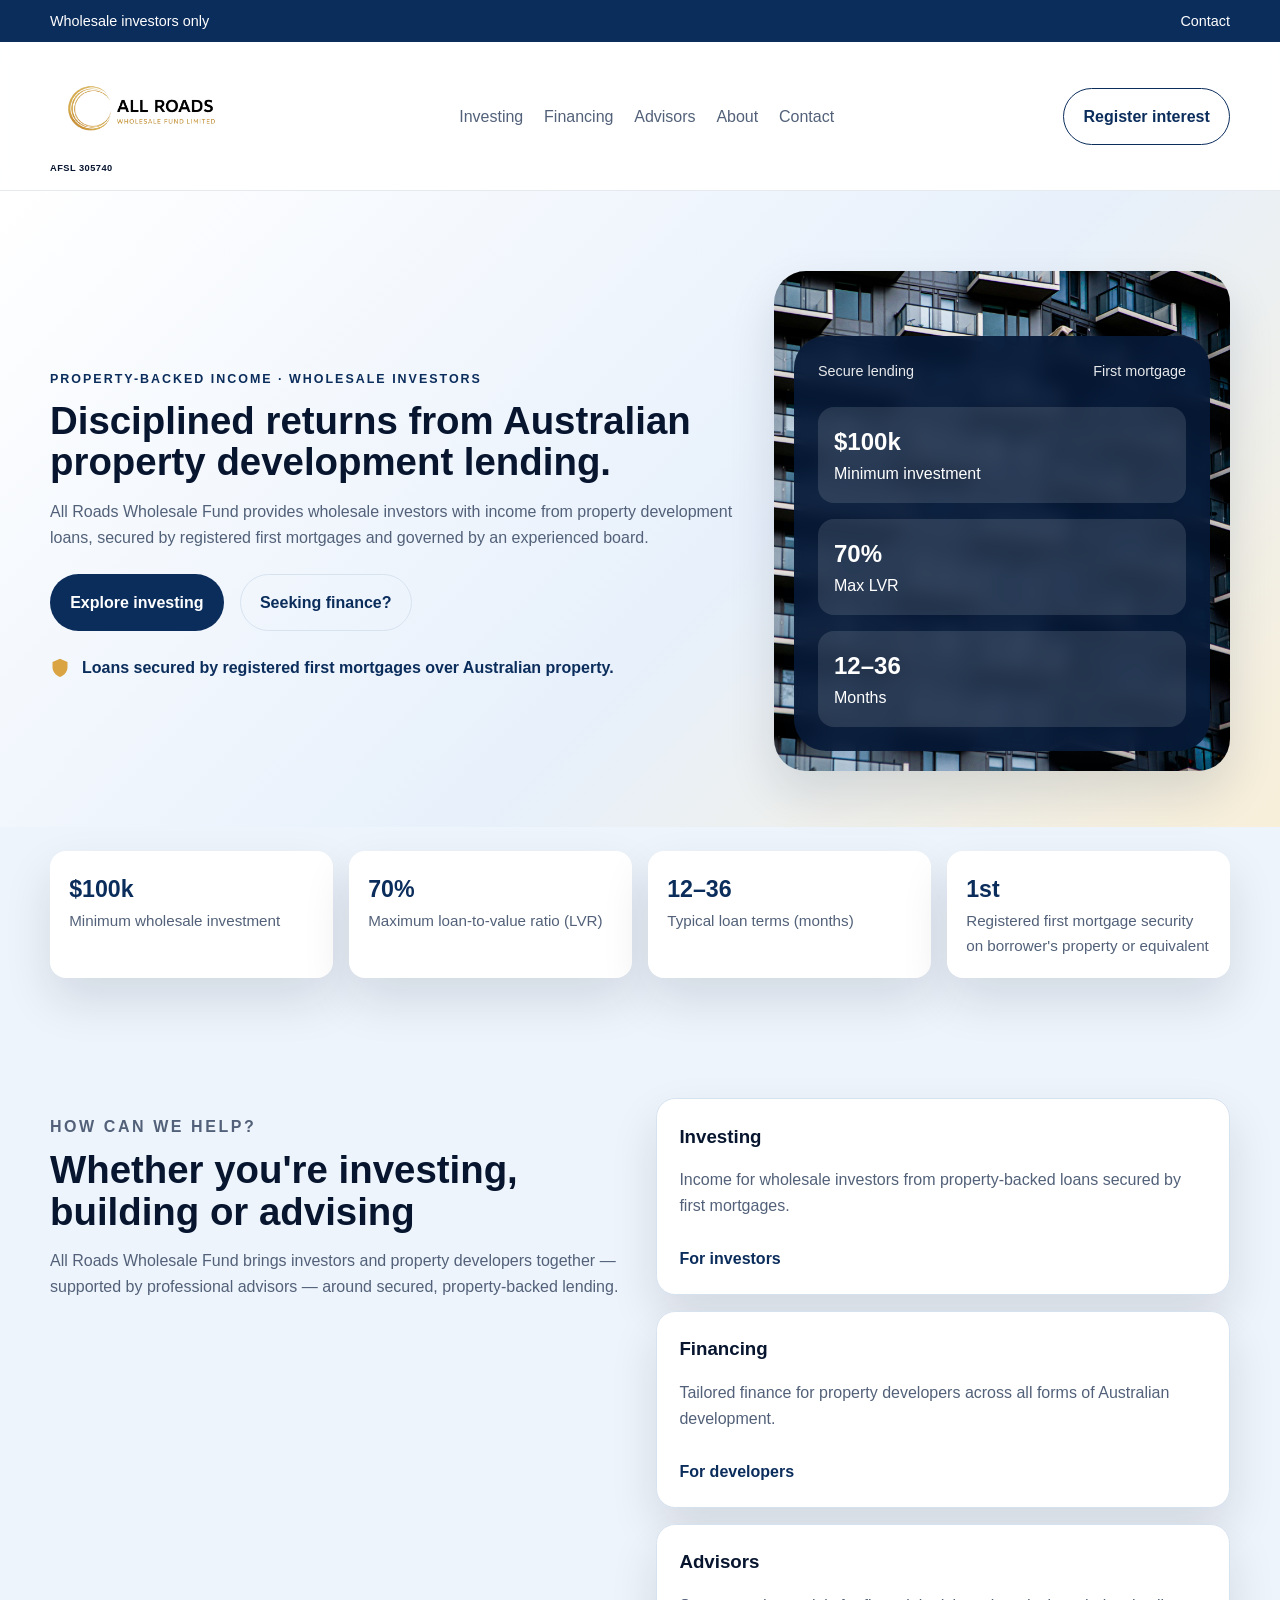
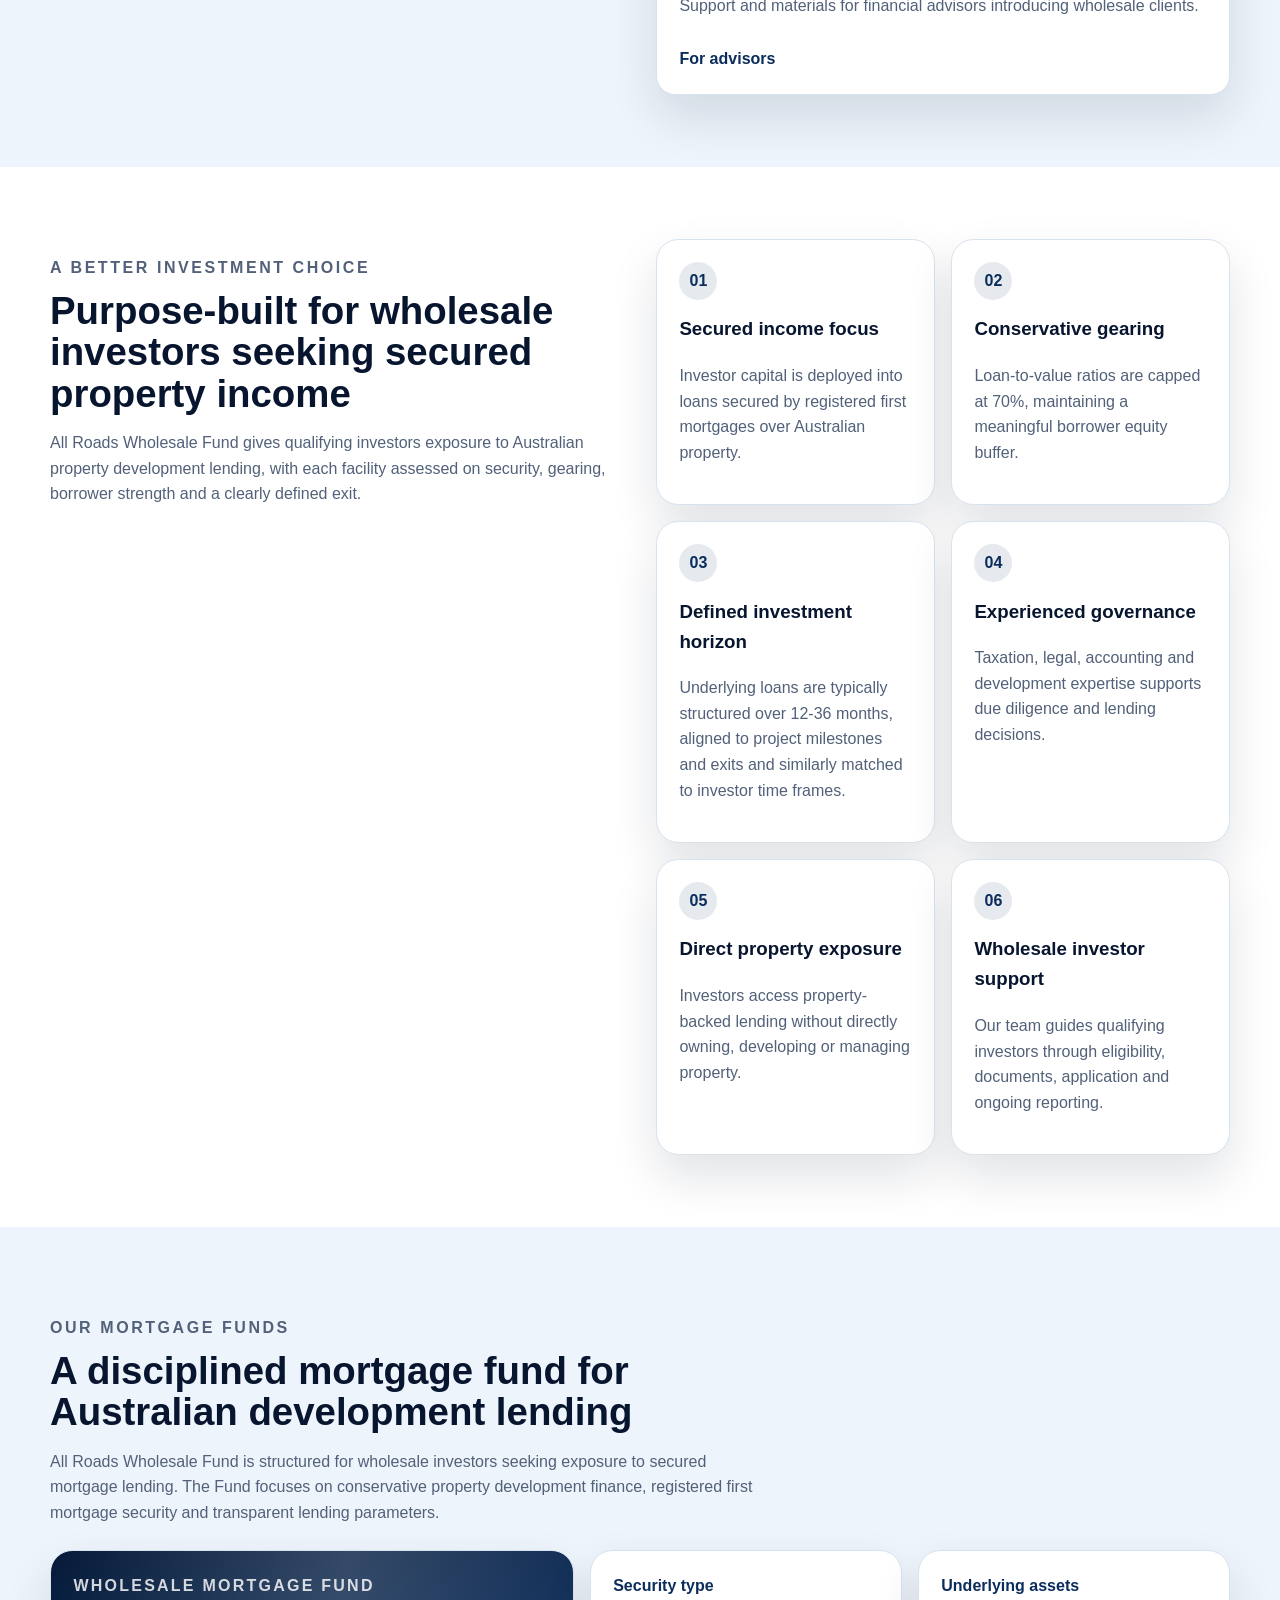
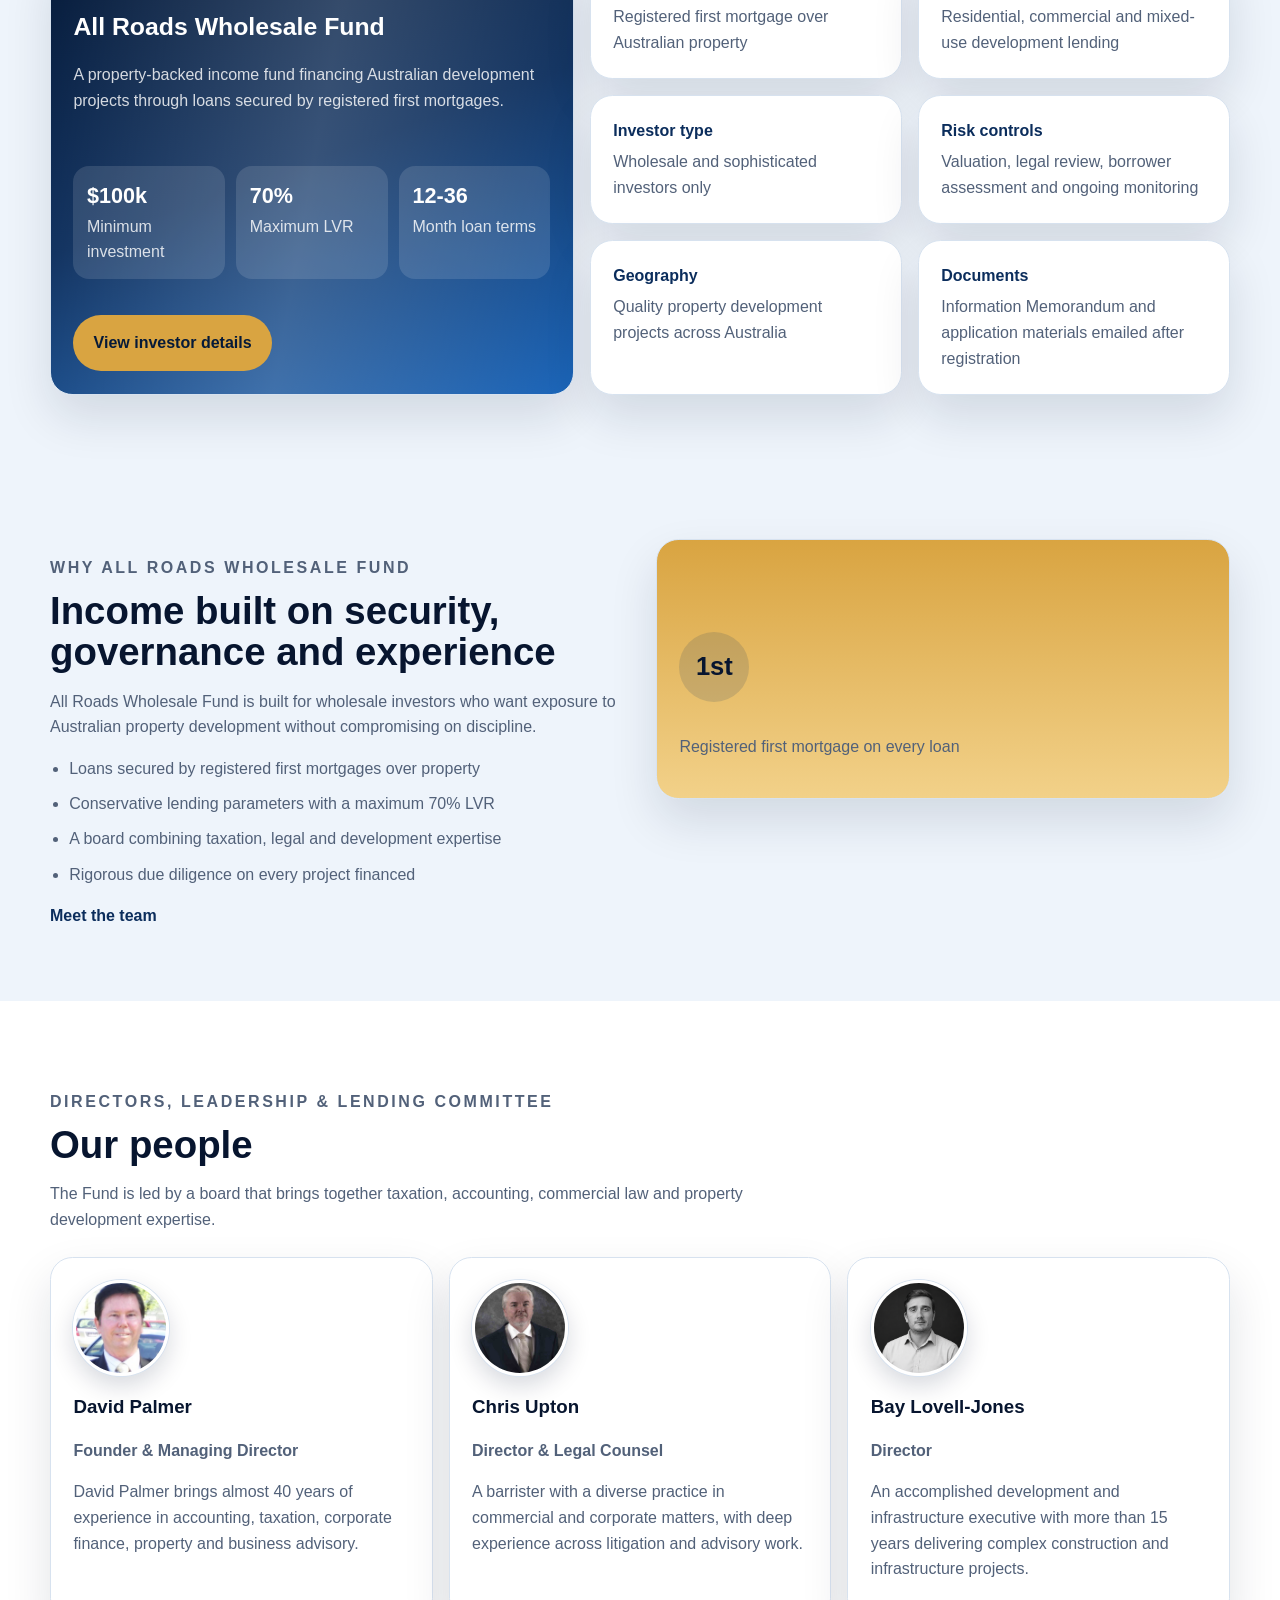
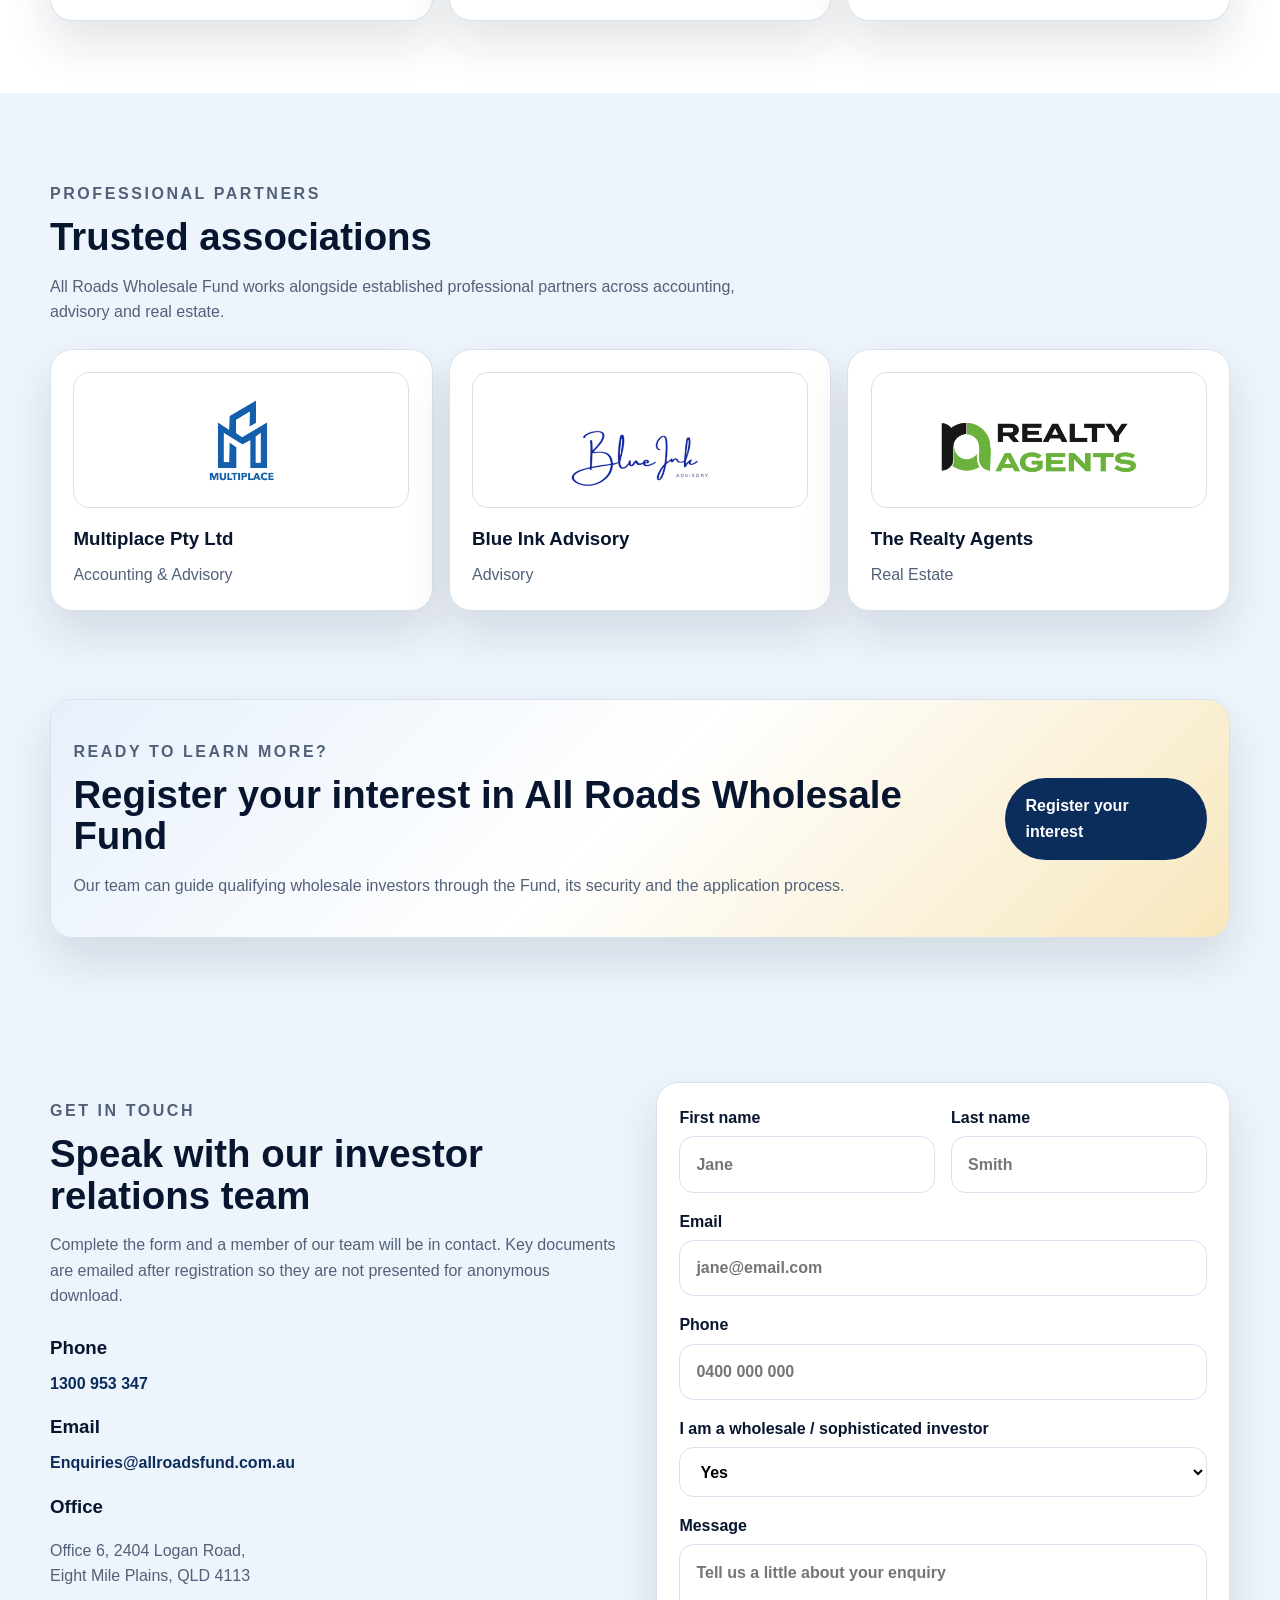
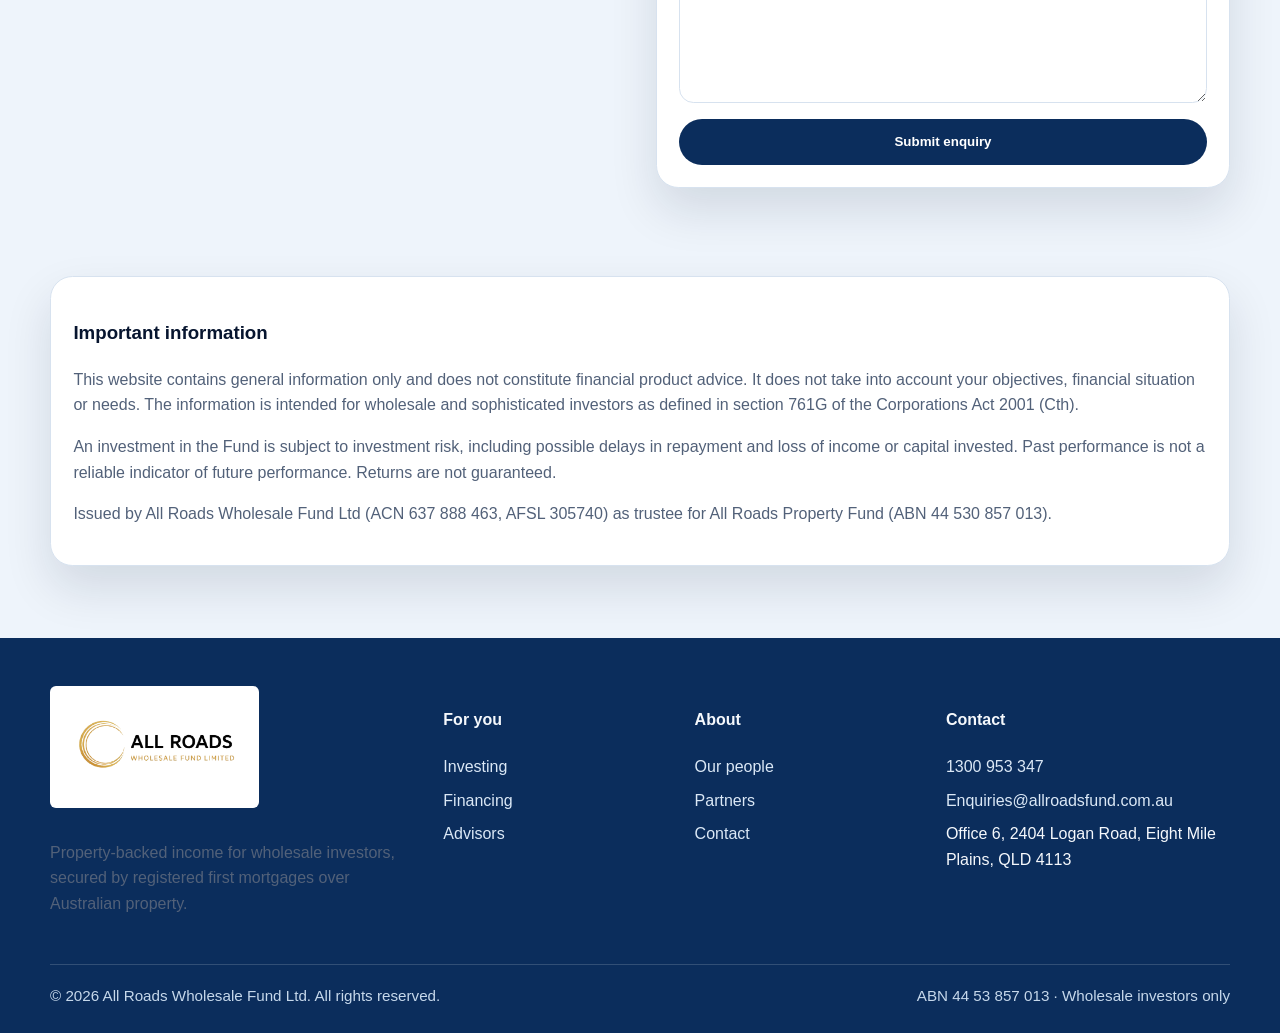
==== commit 916213d5: "Update David Palmer image assets" ====
--- a/index.html
+++ b/index.html
@@ -21,12 +21,12 @@
 
     <header class="site-header">
       <div class="container nav-bar">
-        <a class="brand" href="#">
-          <div class="brand-lockup">
-            <img class="brand-logo" src="assets/images/Logo.png" alt="All Roads Wholesale Fund Limited" />
-            <span class="brand-mark__license">AFSL 305740</span>
-          </div>
-        </a>
+        <a class="brand" href="#">
+          <div class="brand-lockup">
+            <img class="brand-logo" src="assets/images/Logo.png" alt="All Roads Wholesale Fund Limited" />
+            <span class="brand-mark__license">AFSL 305740</span>
+          </div>
+        </a>
         <nav class="nav-links" aria-label="Primary navigation">
           <a href="investing.html">Investing</a>
           <a href="financing.html">Financing</a>
@@ -113,7 +113,7 @@
             <p class="eyebrow">How can we help?</p>
             <h2>Whether you're investing, building or advising</h2>
             <p>
-              All Roads Wholesale Fund brings investors and property developers together — supported by
+              All Roads Wholesale Fund brings investors and property developers together — supported by
               professional advisors — around secured, property-backed lending.
             </p>
           </div>
@@ -244,7 +244,7 @@
               </article>
               <article>
                 <strong>Documents</strong>
-                <span>Information Memorandum and application materials emailed after registration</span>
+                <span>Information Memorandum and application materials emailed after registration</span>
               </article>
             </div>
           </div>
@@ -254,7 +254,7 @@
       <section class="section">
         <div class="container why-grid">
           <div>
-            <p class="eyebrow">Why All Roads Wholesale Fund</p>
+            <p class="eyebrow">Why All Roads Wholesale Fund</p>
             <h2>Income built on security, governance and experience</h2>
             <p>
               All Roads Wholesale Fund is built for wholesale investors who want exposure to
@@ -286,7 +286,7 @@
             <article class="person-card">
               <img
                 class="person-card__photo"
-                src="assets/images/David-Palmer.jpg"
+                src="assets/images/David-Palmer.png"
                 alt="David Palmer"
                 width="800"
                 height="800"
@@ -314,7 +314,7 @@
             <article class="person-card">
               <img
                 class="person-card__photo"
-                src="assets/images/Bay-Lovell-Jones.png"
+                src="assets/images/Bay-Lovell-Jones.png"
                 alt="Bay Lovell-Jones"
                 width="645"
                 height="645"
@@ -334,26 +334,26 @@
           <div class="section-heading">
             <p class="eyebrow">Professional partners</p>
             <h2>Trusted associations</h2>
-            <p>All Roads Wholesale Fund works alongside established professional partners across accounting, advisory and real estate.</p>
+            <p>All Roads Wholesale Fund works alongside established professional partners across accounting, advisory and real estate.</p>
           </div>
           <div class="partners-grid">
             <div class="partner-card">
               <div class="partner-card__logo-frame">
-                <img class="partner-card__logo partner-card__logo--multiplace" src="assets/images/multiplace-logo.png" alt="Multiplace logo" loading="lazy" decoding="async" />
+                <img class="partner-card__logo partner-card__logo--multiplace" src="assets/images/multiplace-logo.png" alt="Multiplace logo" loading="lazy" decoding="async" />
               </div>
               <h3>Multiplace Pty Ltd</h3>
               <span>Accounting & Advisory</span>
             </div>
             <div class="partner-card">
               <div class="partner-card__logo-frame">
-                <img class="partner-card__logo partner-card__logo--blue-ink" src="assets/images/blue-ink-advisory-logo.png" alt="Blue Ink Advisory logo" loading="lazy" decoding="async" />
+                <img class="partner-card__logo partner-card__logo--blue-ink" src="assets/images/blue-ink-advisory-logo.png" alt="Blue Ink Advisory logo" loading="lazy" decoding="async" />
               </div>
               <h3>Blue Ink Advisory</h3>
               <span>Advisory</span>
             </div>
             <div class="partner-card">
               <div class="partner-card__logo-frame">
-                <img class="partner-card__logo partner-card__logo--realty" src="assets/images/realty-agents-logo.jpg" alt="The Realty Agents logo" loading="lazy" decoding="async" />
+                <img class="partner-card__logo partner-card__logo--realty" src="assets/images/realty-agents-logo.jpg" alt="The Realty Agents logo" loading="lazy" decoding="async" />
               </div>
               <h3>The Realty Agents</h3>
               <span>Real Estate</span>
@@ -378,7 +378,7 @@
           <div>
             <p class="eyebrow">Get in touch</p>
             <h2>Speak with our investor relations team</h2>
-            <p>Complete the form and a member of our team will be in contact. Key documents are emailed after registration so they are not presented for anonymous download.</p>
+            <p>Complete the form and a member of our team will be in contact. Key documents are emailed after registration so they are not presented for anonymous download.</p>
             <div class="contact-list">
               <div>
                 <h3>Phone</h3>
@@ -386,7 +386,7 @@
               </div>
               <div>
                 <h3>Email</h3>
-                <a href="mailto:Enquiries@allroadsfund.com.au">Enquiries@allroadsfund.com.au</a>
+                <a href="mailto:Enquiries@allroadsfund.com.au">Enquiries@allroadsfund.com.au</a>
               </div>
               <div>
                 <h3>Office</h3>
@@ -394,39 +394,39 @@
               </div>
             </div>
           </div>
-          <form class="contact-form" action="https://formspree.io/f/xwvdglad" method="POST">
-            <input type="hidden" name="_subject" value="Investor enquiry - All Roads Wholesale Fund" />
-            <input type="hidden" name="_next" value="registered.html" />
-            <div class="form-row">
-              <label>
-                <span>First name</span>
-                <input type="text" name="first_name" placeholder="Jane" />
-              </label>
-              <label>
-                <span>Last name</span>
-                <input type="text" name="last_name" placeholder="Smith" />
-              </label>
-            </div>
-            <label>
-              <span>Email</span>
-              <input type="email" name="email" placeholder="jane@email.com" required />
-            </label>
-            <label>
-              <span>Phone</span>
-              <input type="tel" name="phone" placeholder="0400 000 000" />
-            </label>
-            <label>
-              <span>I am a wholesale / sophisticated investor</span>
-              <select name="wholesale_or_sophisticated_investor">
-                <option>Yes</option>
-                <option>No</option>
-                <option>Not sure</option>
-              </select>
-            </label>
-            <label>
-              <span>Message</span>
-              <textarea rows="5" name="message" placeholder="Tell us a little about your enquiry"></textarea>
-            </label>
+          <form class="contact-form" action="https://formspree.io/f/xwvdglad" method="POST">
+            <input type="hidden" name="_subject" value="Investor enquiry - All Roads Wholesale Fund" />
+            <input type="hidden" name="_next" value="registered.html" />
+            <div class="form-row">
+              <label>
+                <span>First name</span>
+                <input type="text" name="first_name" placeholder="Jane" />
+              </label>
+              <label>
+                <span>Last name</span>
+                <input type="text" name="last_name" placeholder="Smith" />
+              </label>
+            </div>
+            <label>
+              <span>Email</span>
+              <input type="email" name="email" placeholder="jane@email.com" required />
+            </label>
+            <label>
+              <span>Phone</span>
+              <input type="tel" name="phone" placeholder="0400 000 000" />
+            </label>
+            <label>
+              <span>I am a wholesale / sophisticated investor</span>
+              <select name="wholesale_or_sophisticated_investor">
+                <option>Yes</option>
+                <option>No</option>
+                <option>Not sure</option>
+              </select>
+            </label>
+            <label>
+              <span>Message</span>
+              <textarea rows="5" name="message" placeholder="Tell us a little about your enquiry"></textarea>
+            </label>
             <button class="button" type="submit">Submit enquiry</button>
           </form>
         </div>
@@ -449,9 +449,9 @@
     <footer class="site-footer">
       <div class="container footer-grid">
         <div>
-          <a class="brand footer-brand" href="#">
-            <img class="brand-logo brand-logo--footer" src="assets/images/Logo.png" alt="All Roads Wholesale Fund Limited" />
-          </a>
+          <a class="brand footer-brand" href="#">
+            <img class="brand-logo brand-logo--footer" src="assets/images/Logo.png" alt="All Roads Wholesale Fund Limited" />
+          </a>
           <p>Property-backed income for wholesale investors, secured by registered first mortgages over Australian property.</p>
         </div>
         <div>
@@ -474,7 +474,7 @@
           <h4>Contact</h4>
           <ul>
             <li><a href="tel:1300953347">1300 953 347</a></li>
-            <li><a href="mailto:Enquiries@allroadsfund.com.au">Enquiries@allroadsfund.com.au</a></li>
+            <li><a href="mailto:Enquiries@allroadsfund.com.au">Enquiries@allroadsfund.com.au</a></li>
             <li>Office 6, 2404 Logan Road, Eight Mile Plains, QLD 4113</li>
           </ul>
         </div>
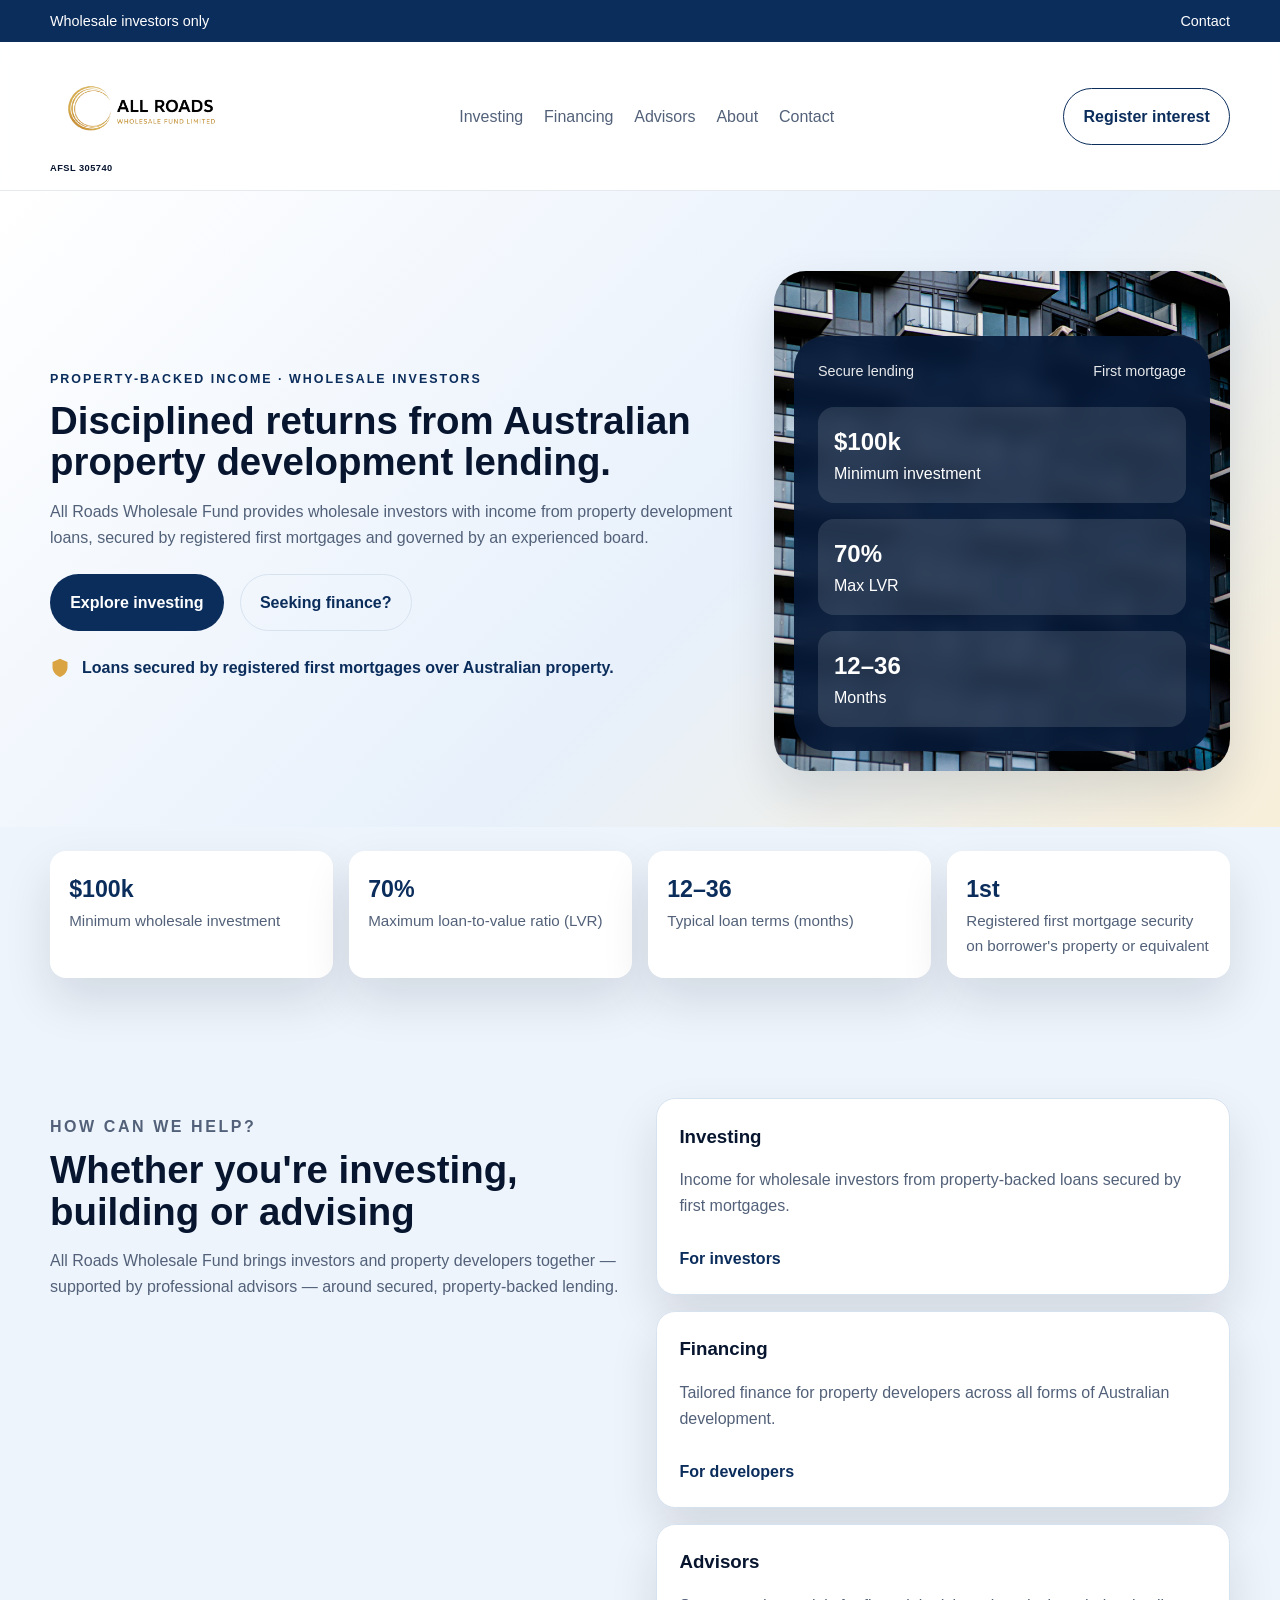
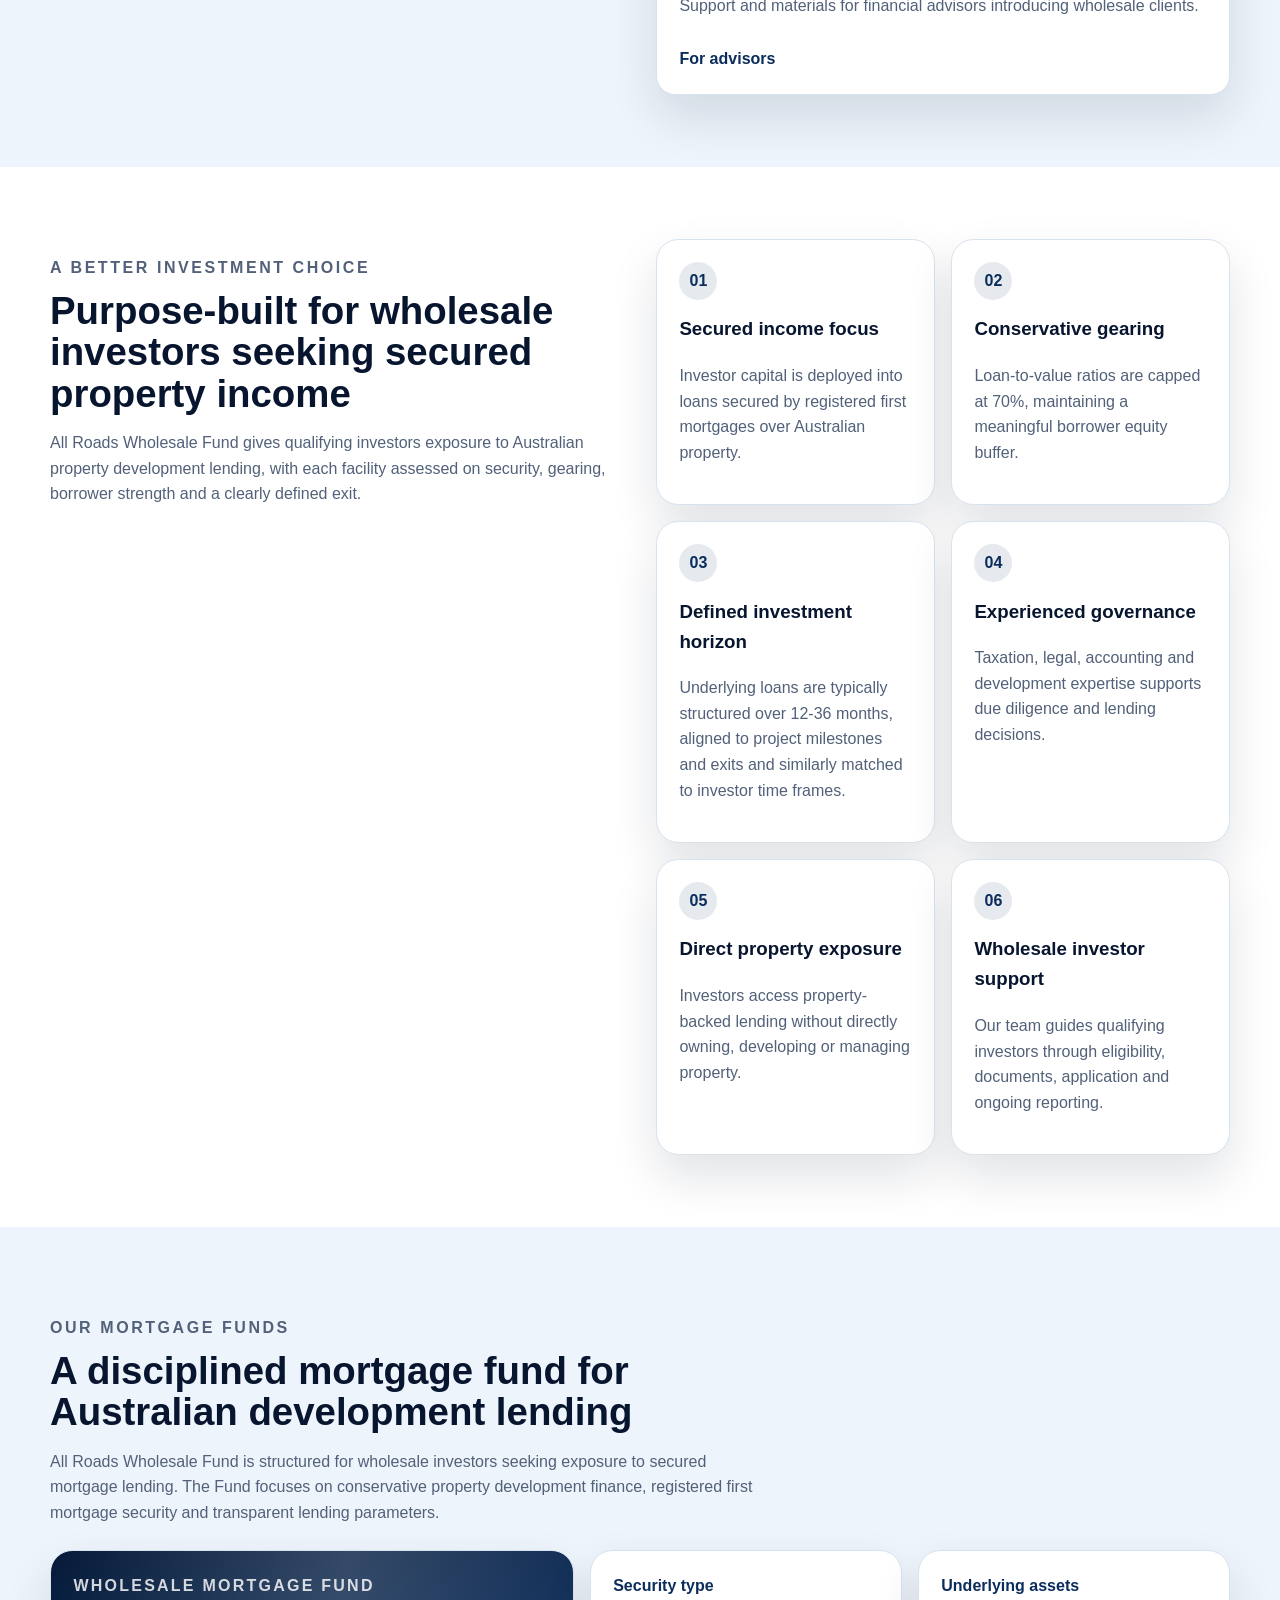
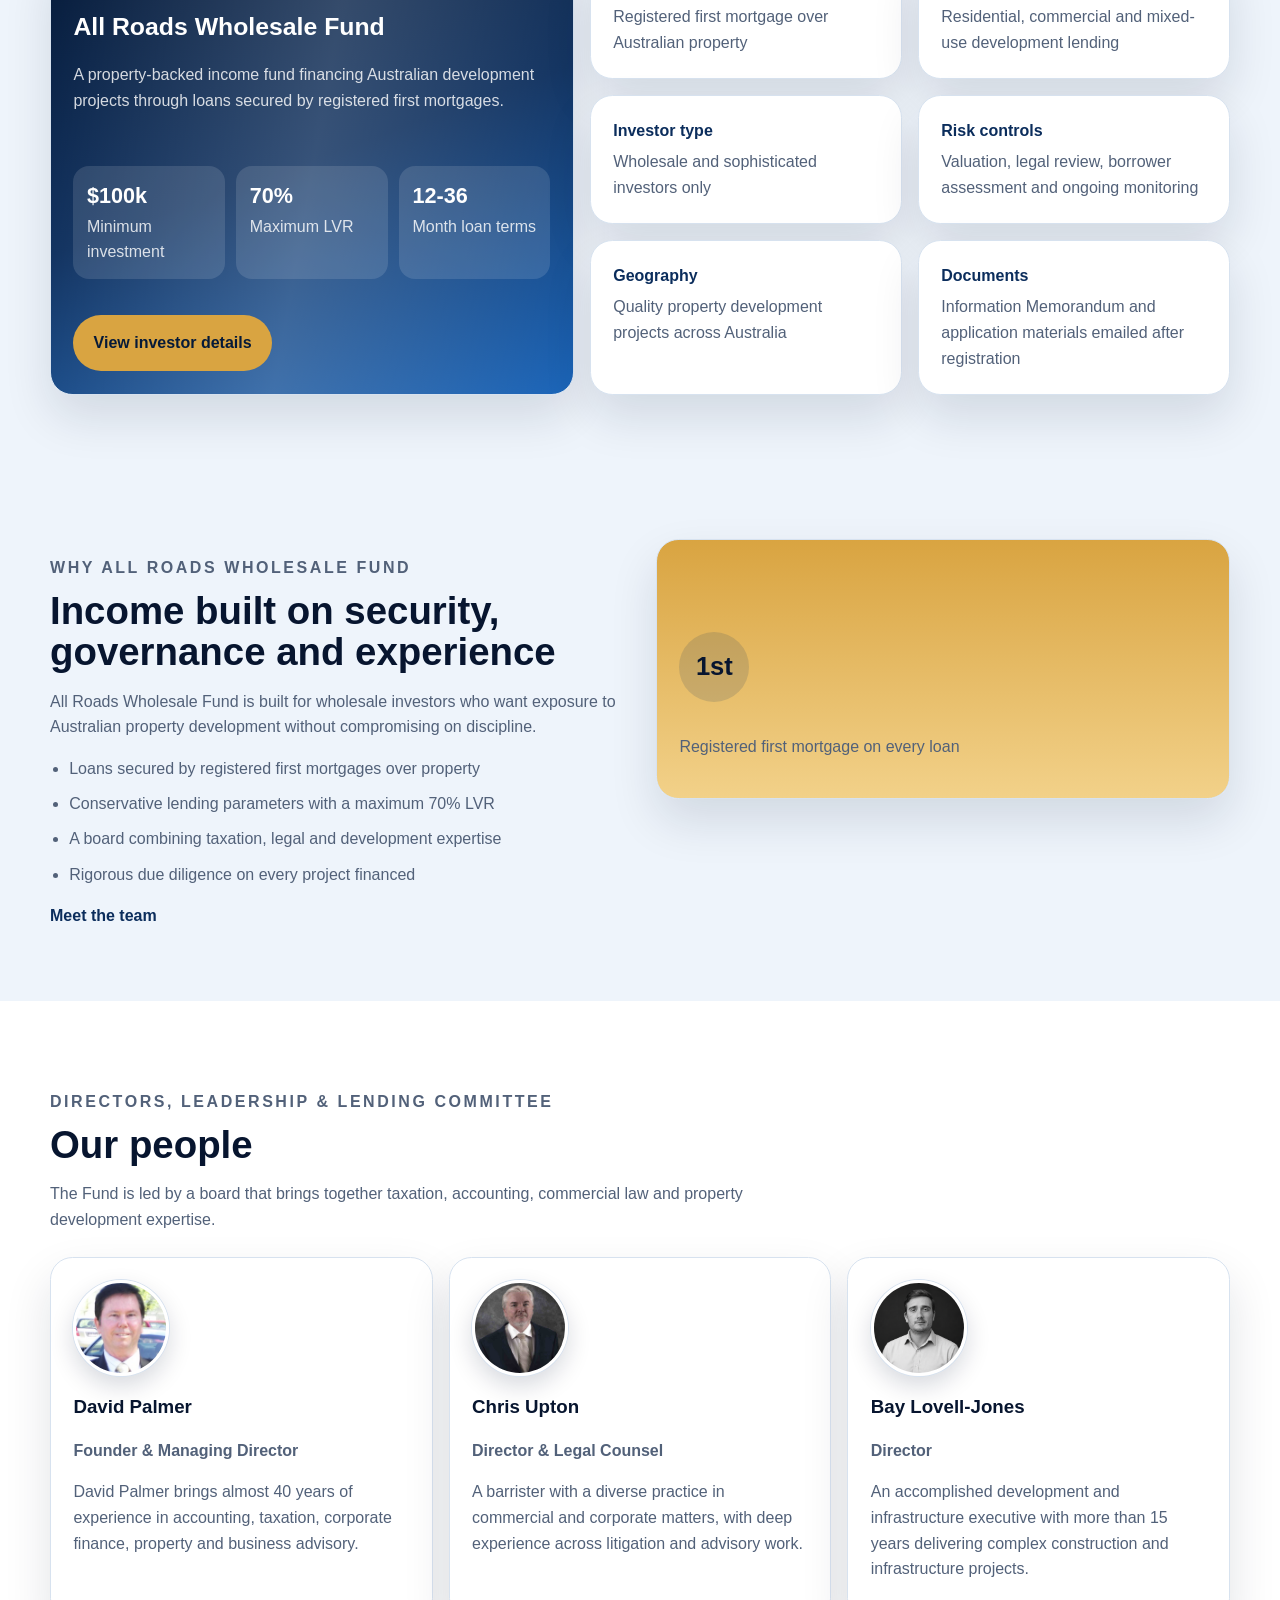
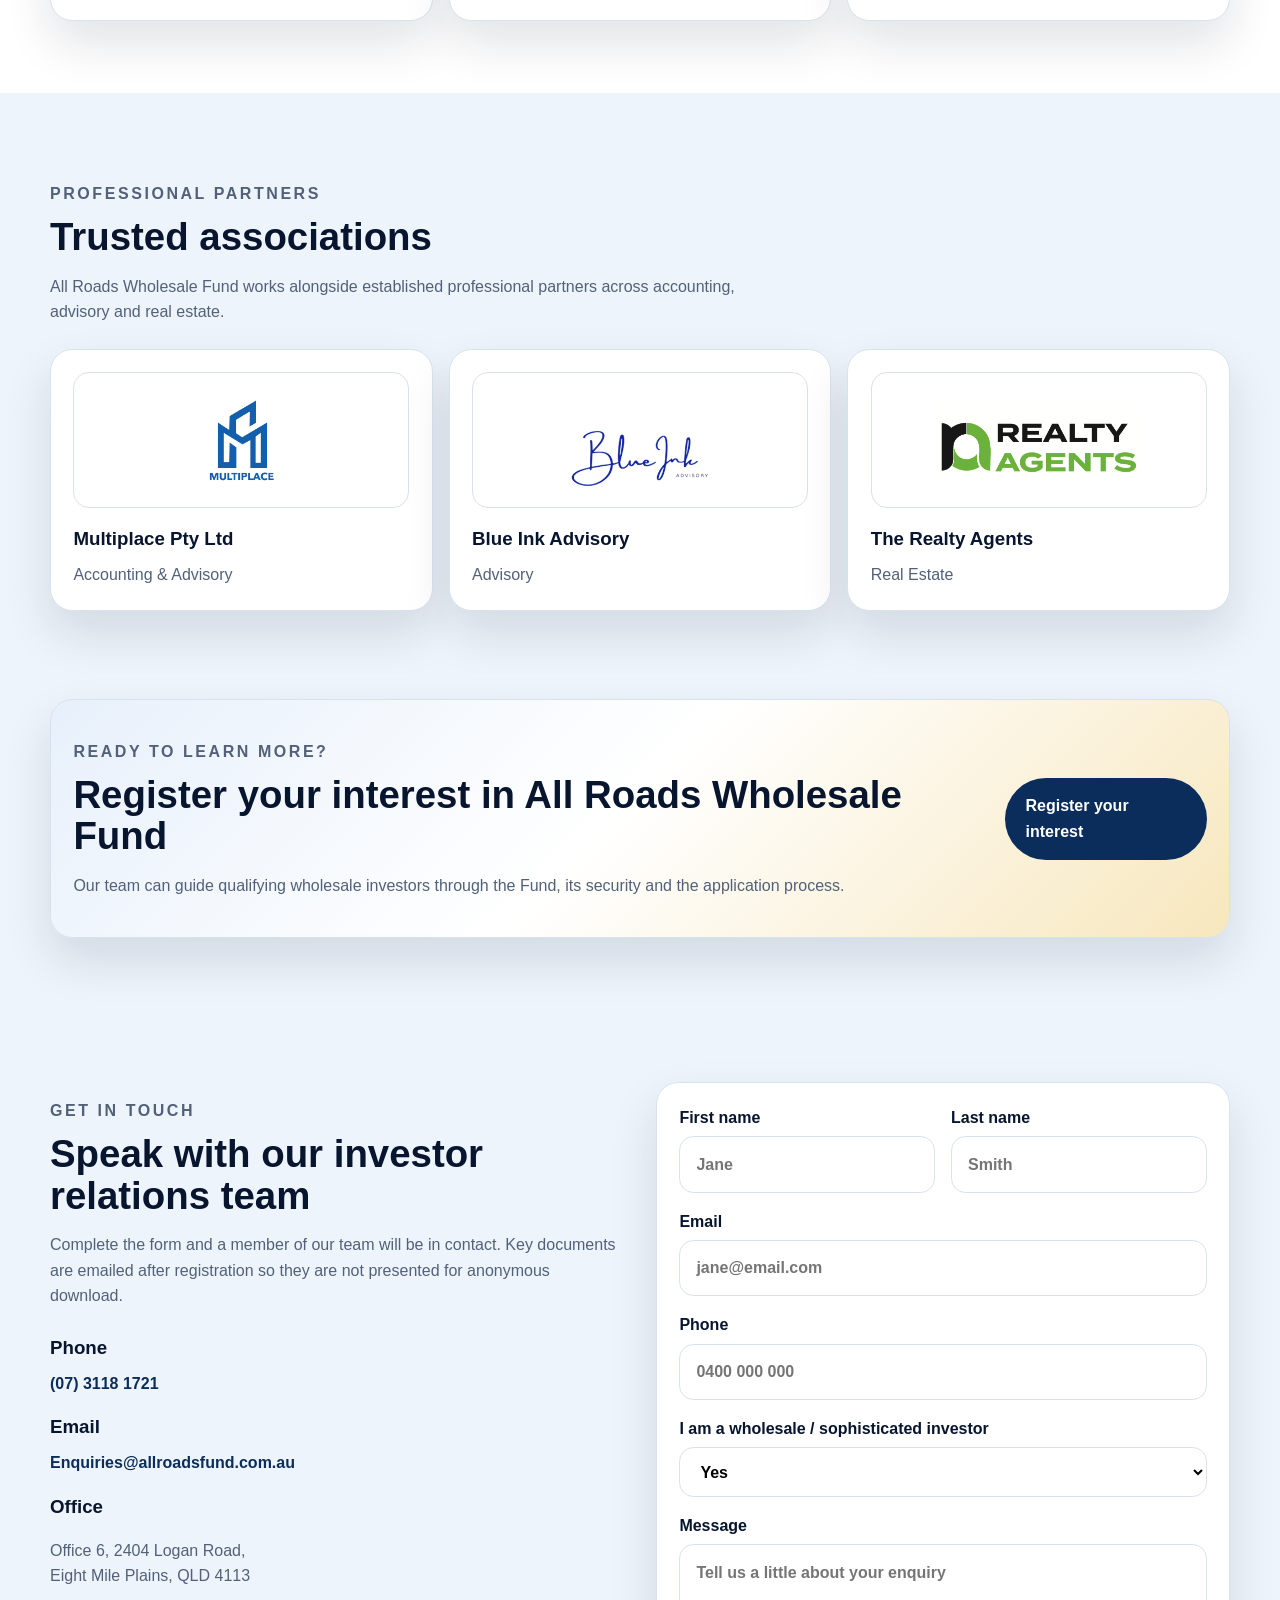
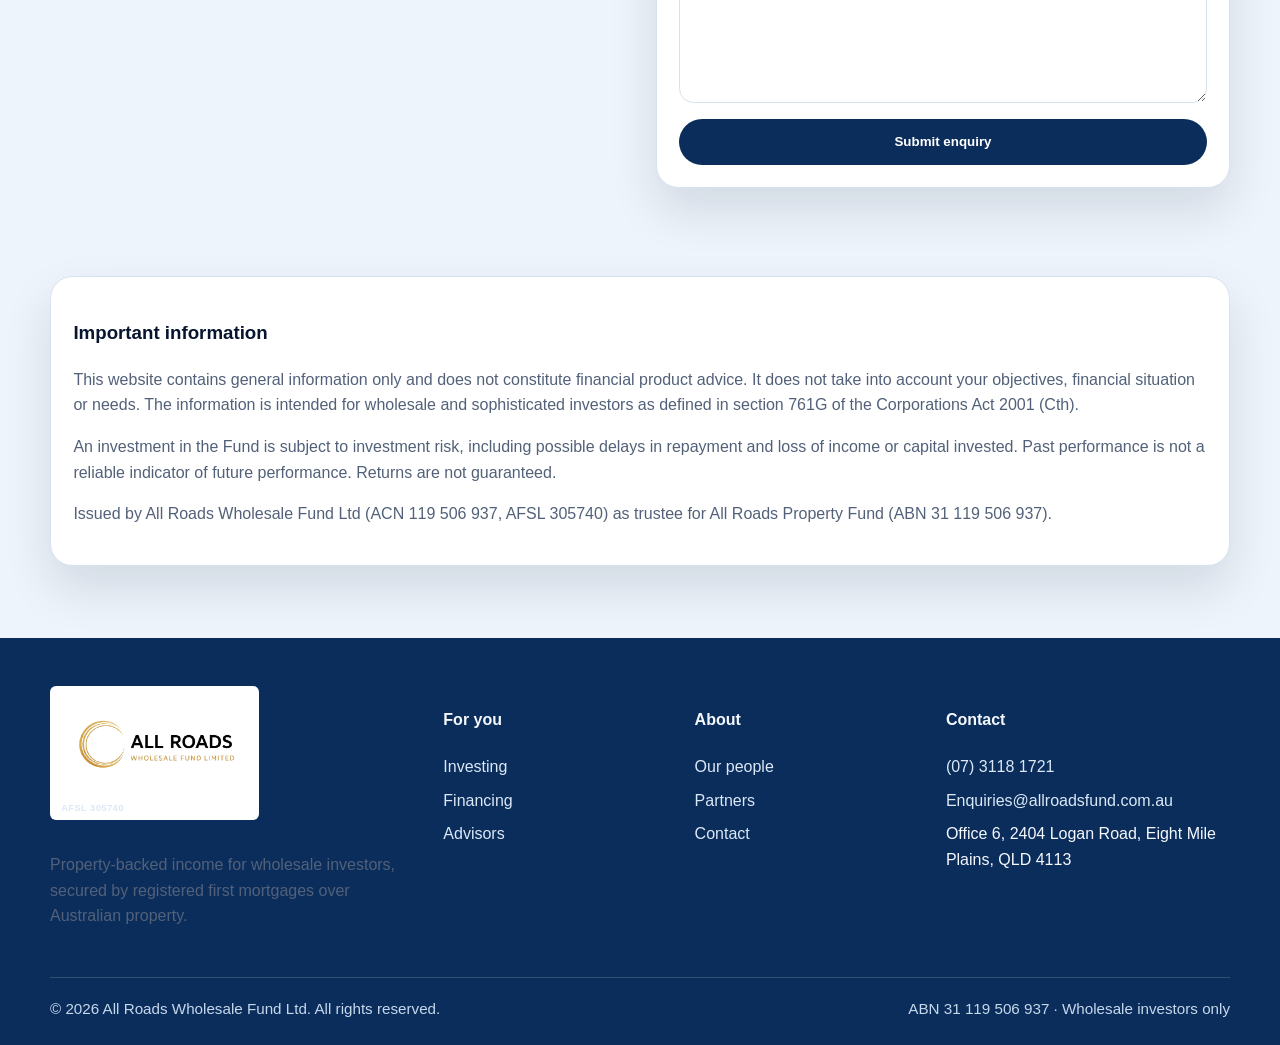
==== commit 0d3f1e86: "Update company and contact details" ====
--- a/index.html
+++ b/index.html
@@ -382,7 +382,7 @@
             <div class="contact-list">
               <div>
                 <h3>Phone</h3>
-                <a href="tel:1300953347">1300 953 347</a>
+                <a href="tel:+61731181721">(07) 3118 1721</a>
               </div>
               <div>
                 <h3>Email</h3>
@@ -441,7 +441,7 @@
           <p>
             An investment in the Fund is subject to investment risk, including possible delays in repayment and loss of income or capital invested. Past performance is not a reliable indicator of future performance. Returns are not guaranteed.
           </p>
-          <p>Issued by All Roads Wholesale Fund Ltd (ACN 637 888 463, AFSL 305740) as trustee for All Roads Property Fund (ABN 44 530 857 013).</p>
+          <p>Issued by All Roads Wholesale Fund Ltd (ACN 119 506 937, AFSL 305740) as trustee for All Roads Property Fund (ABN 31 119 506 937).</p>
         </div>
       </section>
     </main>
@@ -449,9 +449,10 @@
     <footer class="site-footer">
       <div class="container footer-grid">
         <div>
-          <a class="brand footer-brand" href="#">
-            <img class="brand-logo brand-logo--footer" src="assets/images/Logo.png" alt="All Roads Wholesale Fund Limited" />
-          </a>
+          <a class="brand footer-brand" href="#">
+            <img class="brand-logo brand-logo--footer" src="assets/images/Logo.png" alt="All Roads Wholesale Fund Limited" />
+            <span class="brand-mark__license brand-mark__license--footer">AFSL 305740</span>
+          </a>
           <p>Property-backed income for wholesale investors, secured by registered first mortgages over Australian property.</p>
         </div>
         <div>
@@ -473,7 +474,7 @@
         <div>
           <h4>Contact</h4>
           <ul>
-            <li><a href="tel:1300953347">1300 953 347</a></li>
+            <li><a href="tel:+61731181721">(07) 3118 1721</a></li>
             <li><a href="mailto:Enquiries@allroadsfund.com.au">Enquiries@allroadsfund.com.au</a></li>
             <li>Office 6, 2404 Logan Road, Eight Mile Plains, QLD 4113</li>
           </ul>
@@ -481,7 +482,7 @@
       </div>
       <div class="container footer-bottom">
         <span>© 2026 All Roads Wholesale Fund Ltd. All rights reserved.</span>
-        <span>ABN 44 53 857 013 · Wholesale investors only</span>
+        <span>ABN 31 119 506 937 · Wholesale investors only</span>
       </div>
     </footer>
   </body>
--- a/styles.css
+++ b/styles.css
@@ -931,11 +931,19 @@
 }
 
 .footer-brand {
+  flex-direction: column;
+  align-items: flex-start;
+  gap: 0.2rem;
   margin-bottom: 1rem;
   background: #fff;
   border-radius: 6px;
   padding: 0.45rem 0.6rem;
   width: fit-content;
+}
+
+.brand-mark__license--footer {
+  color: var(--gold-dark);
+  margin-left: 0.1rem;
 }
 
 .brand-logo--footer {
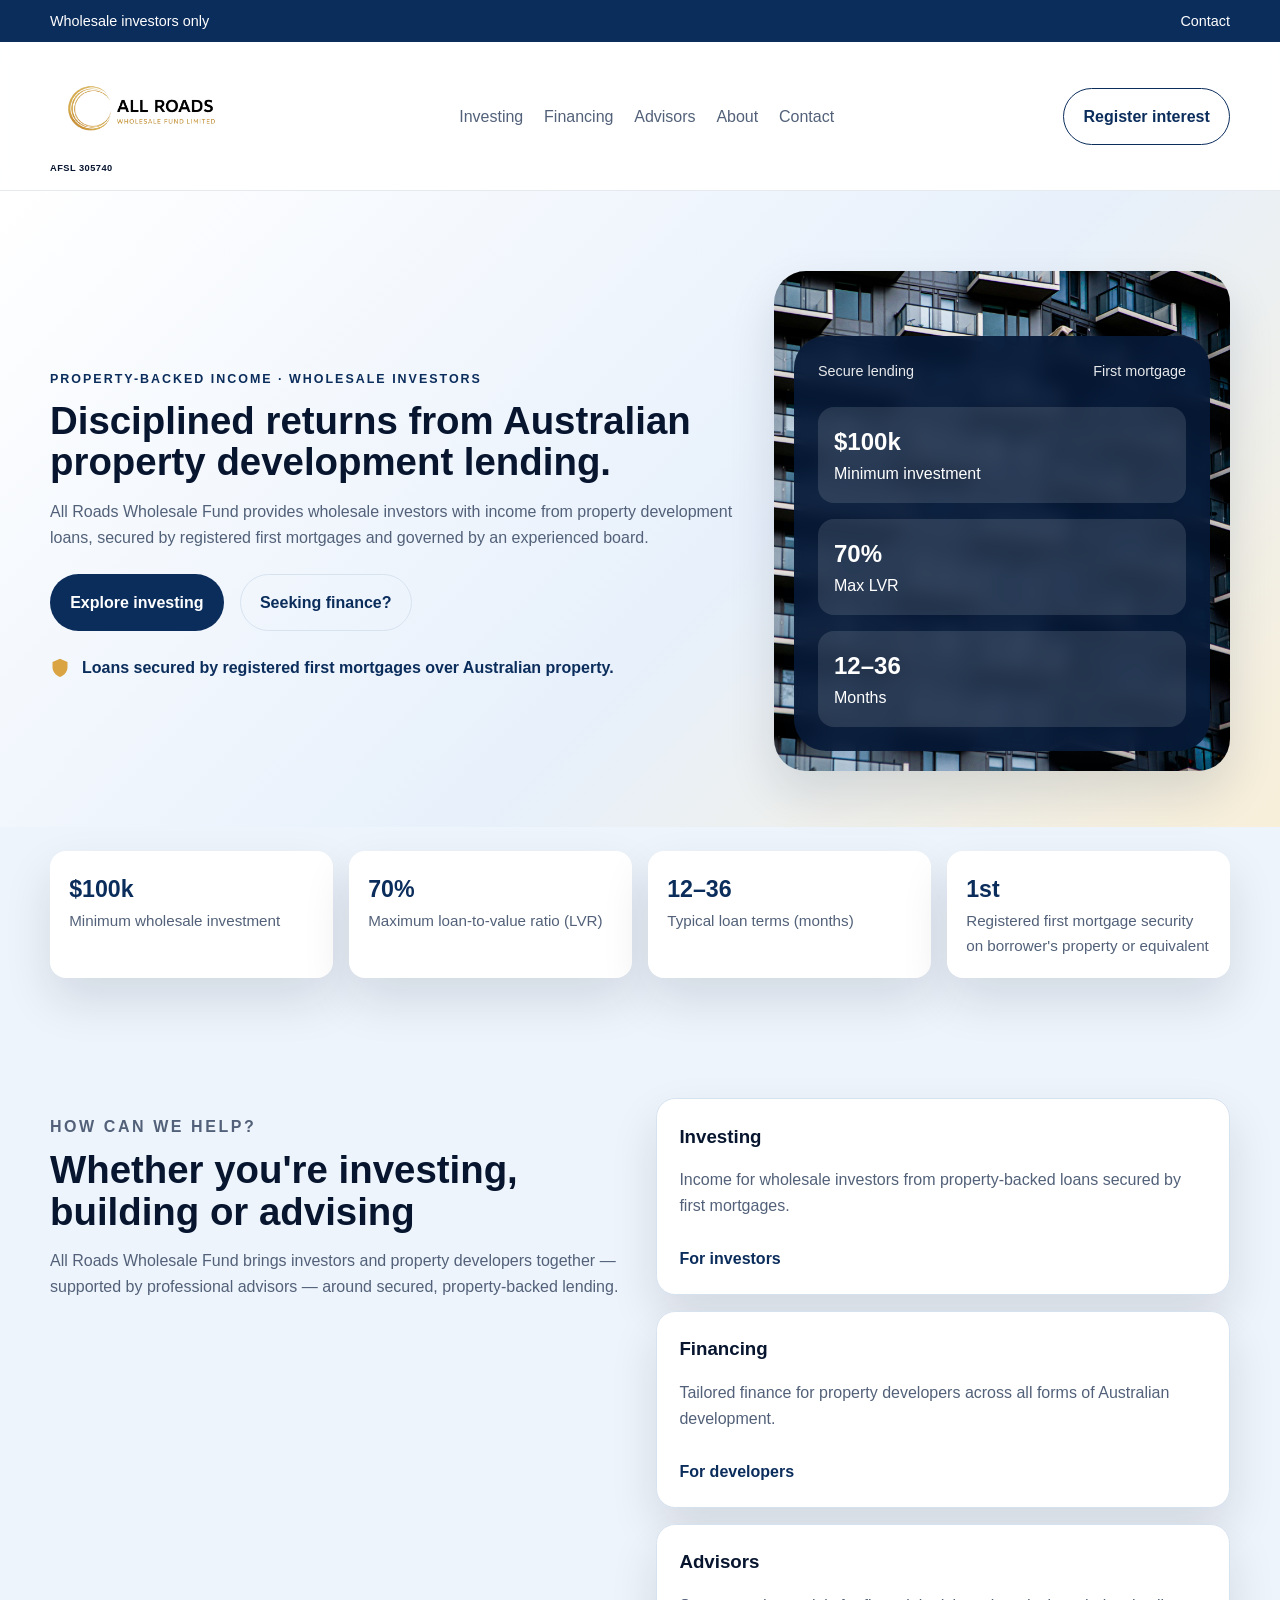
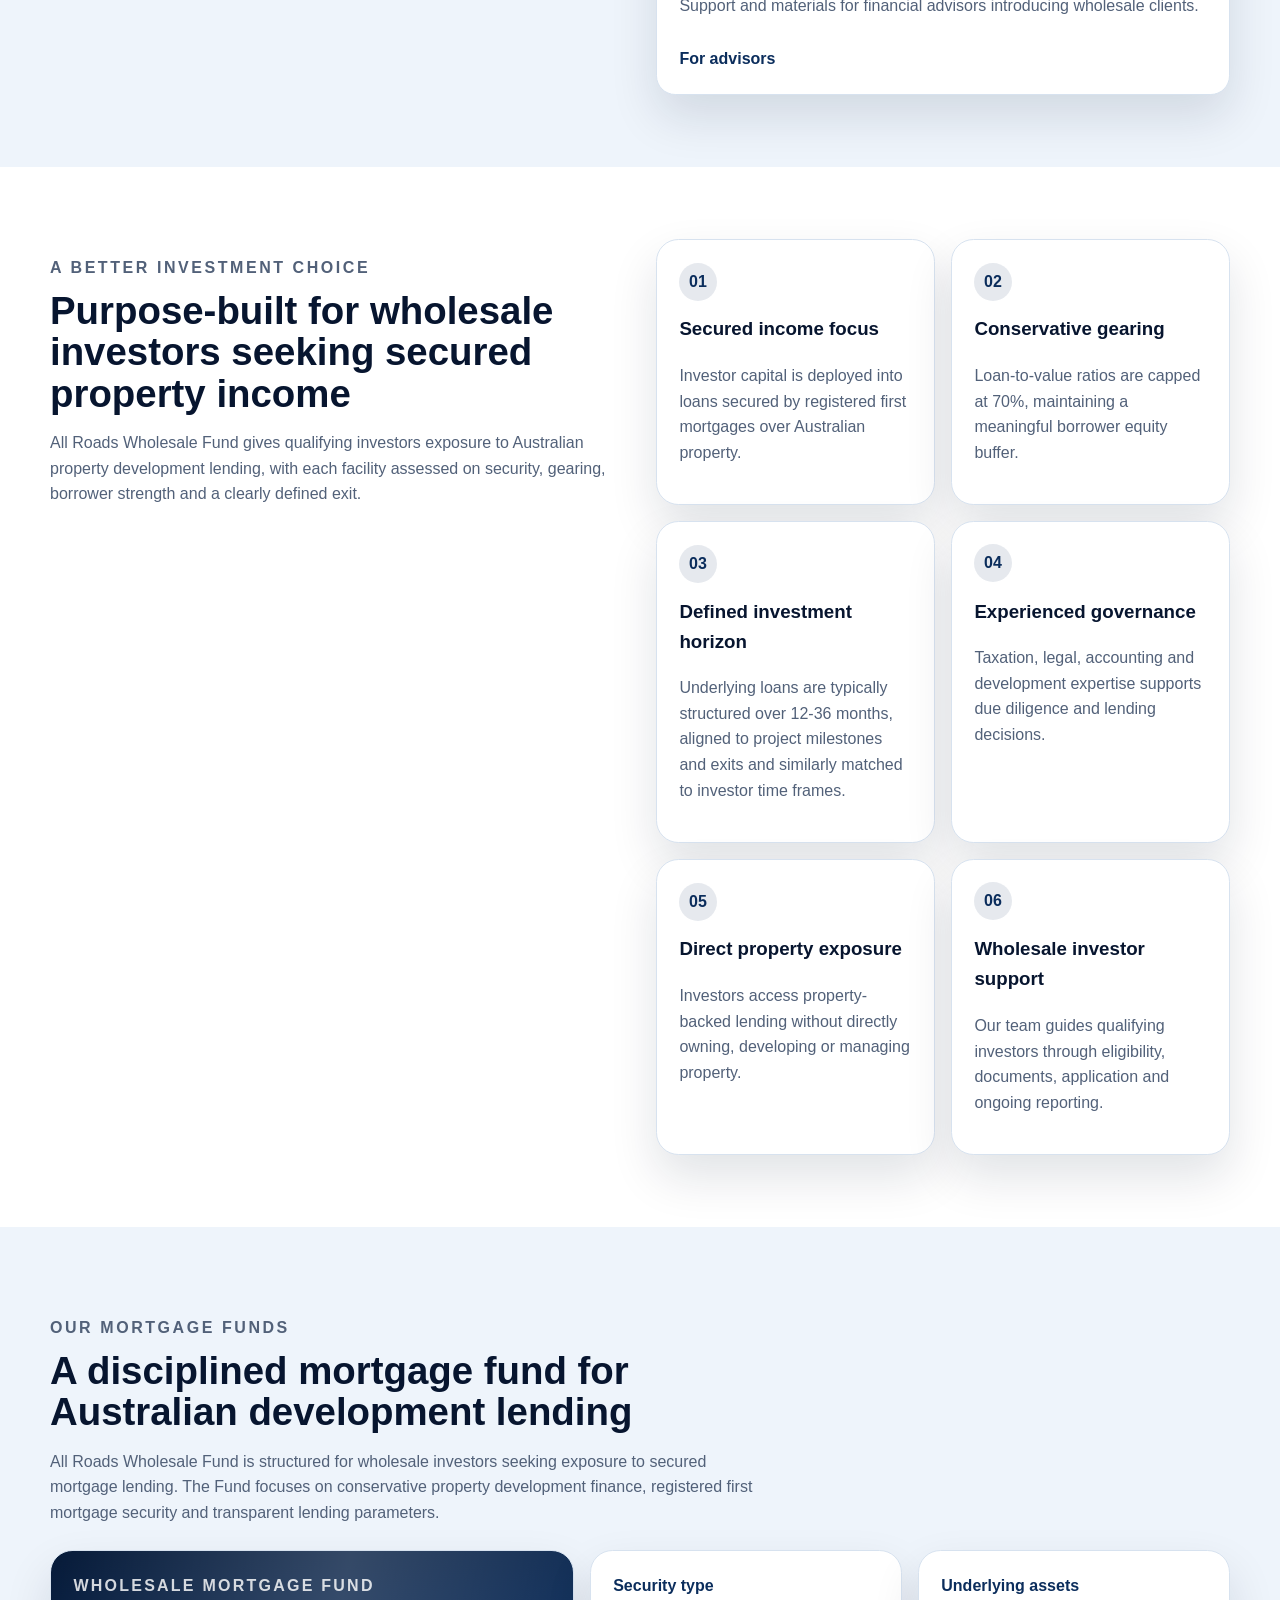
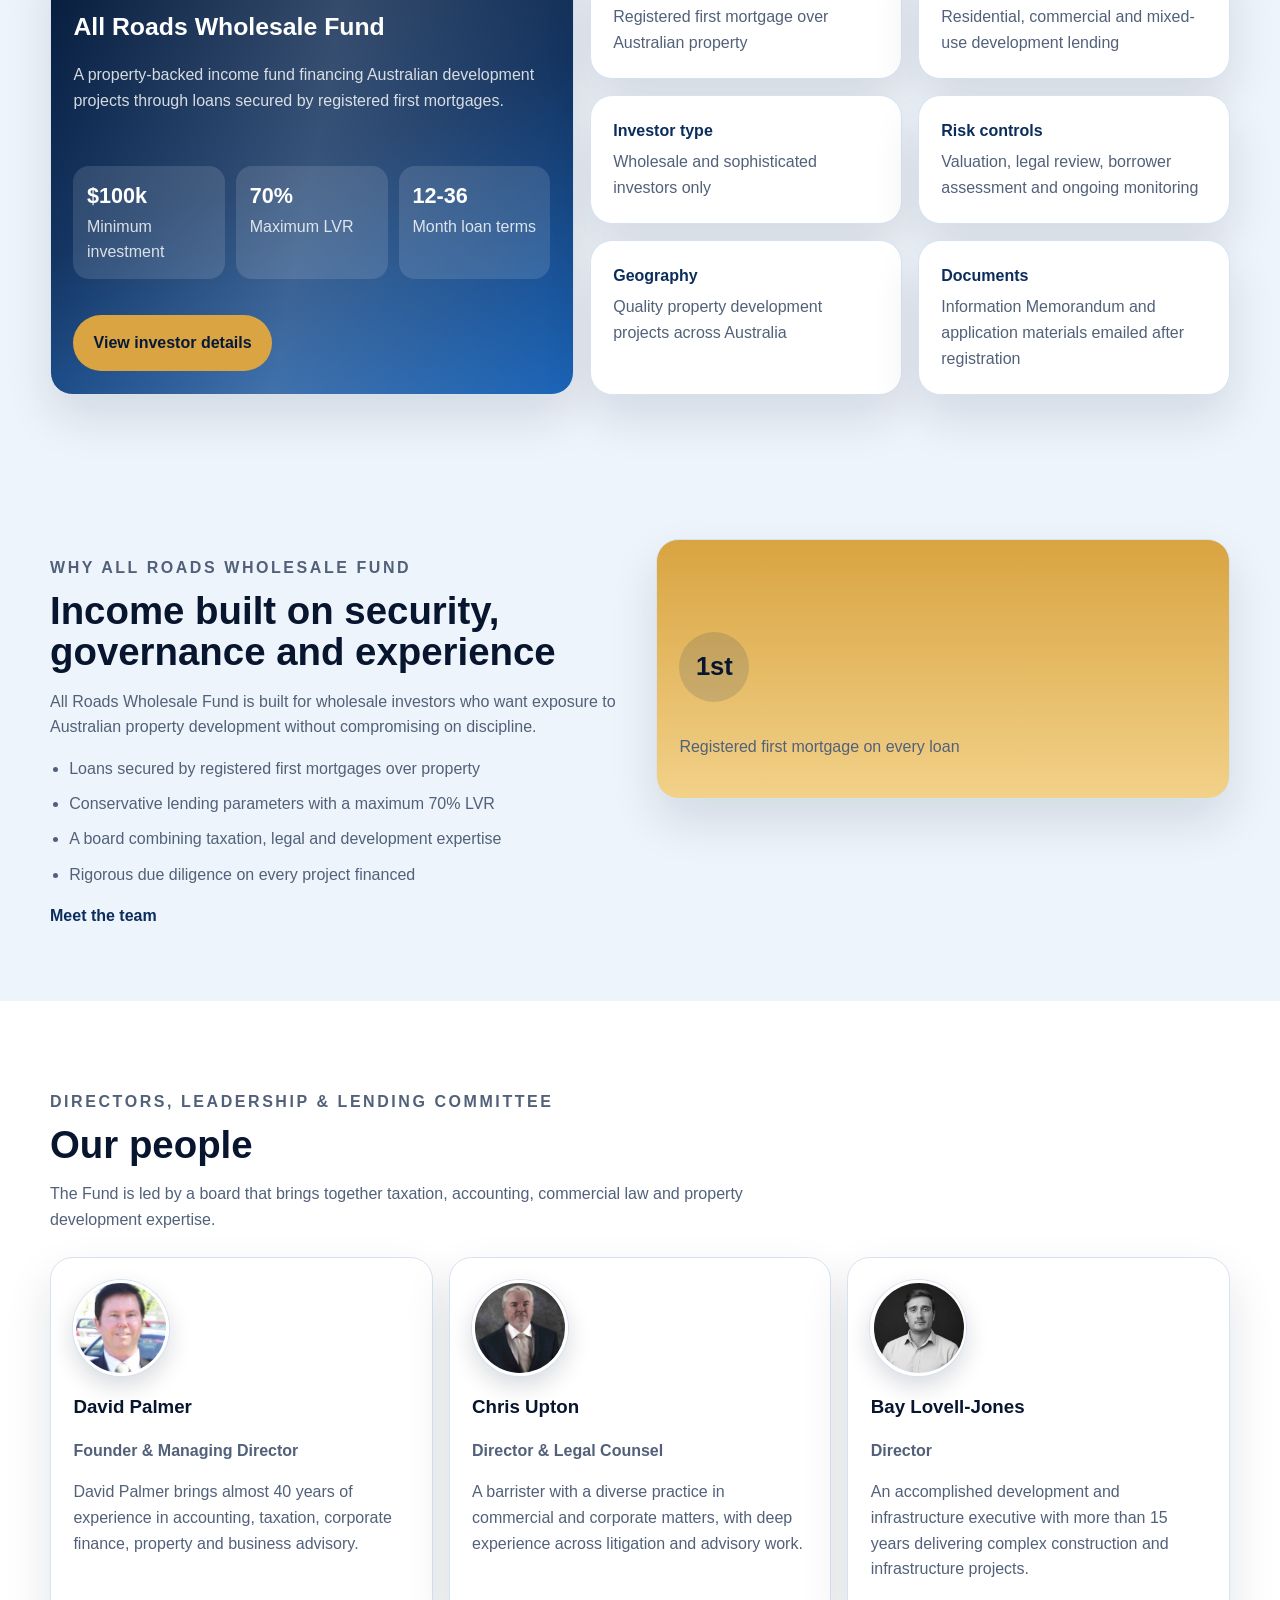
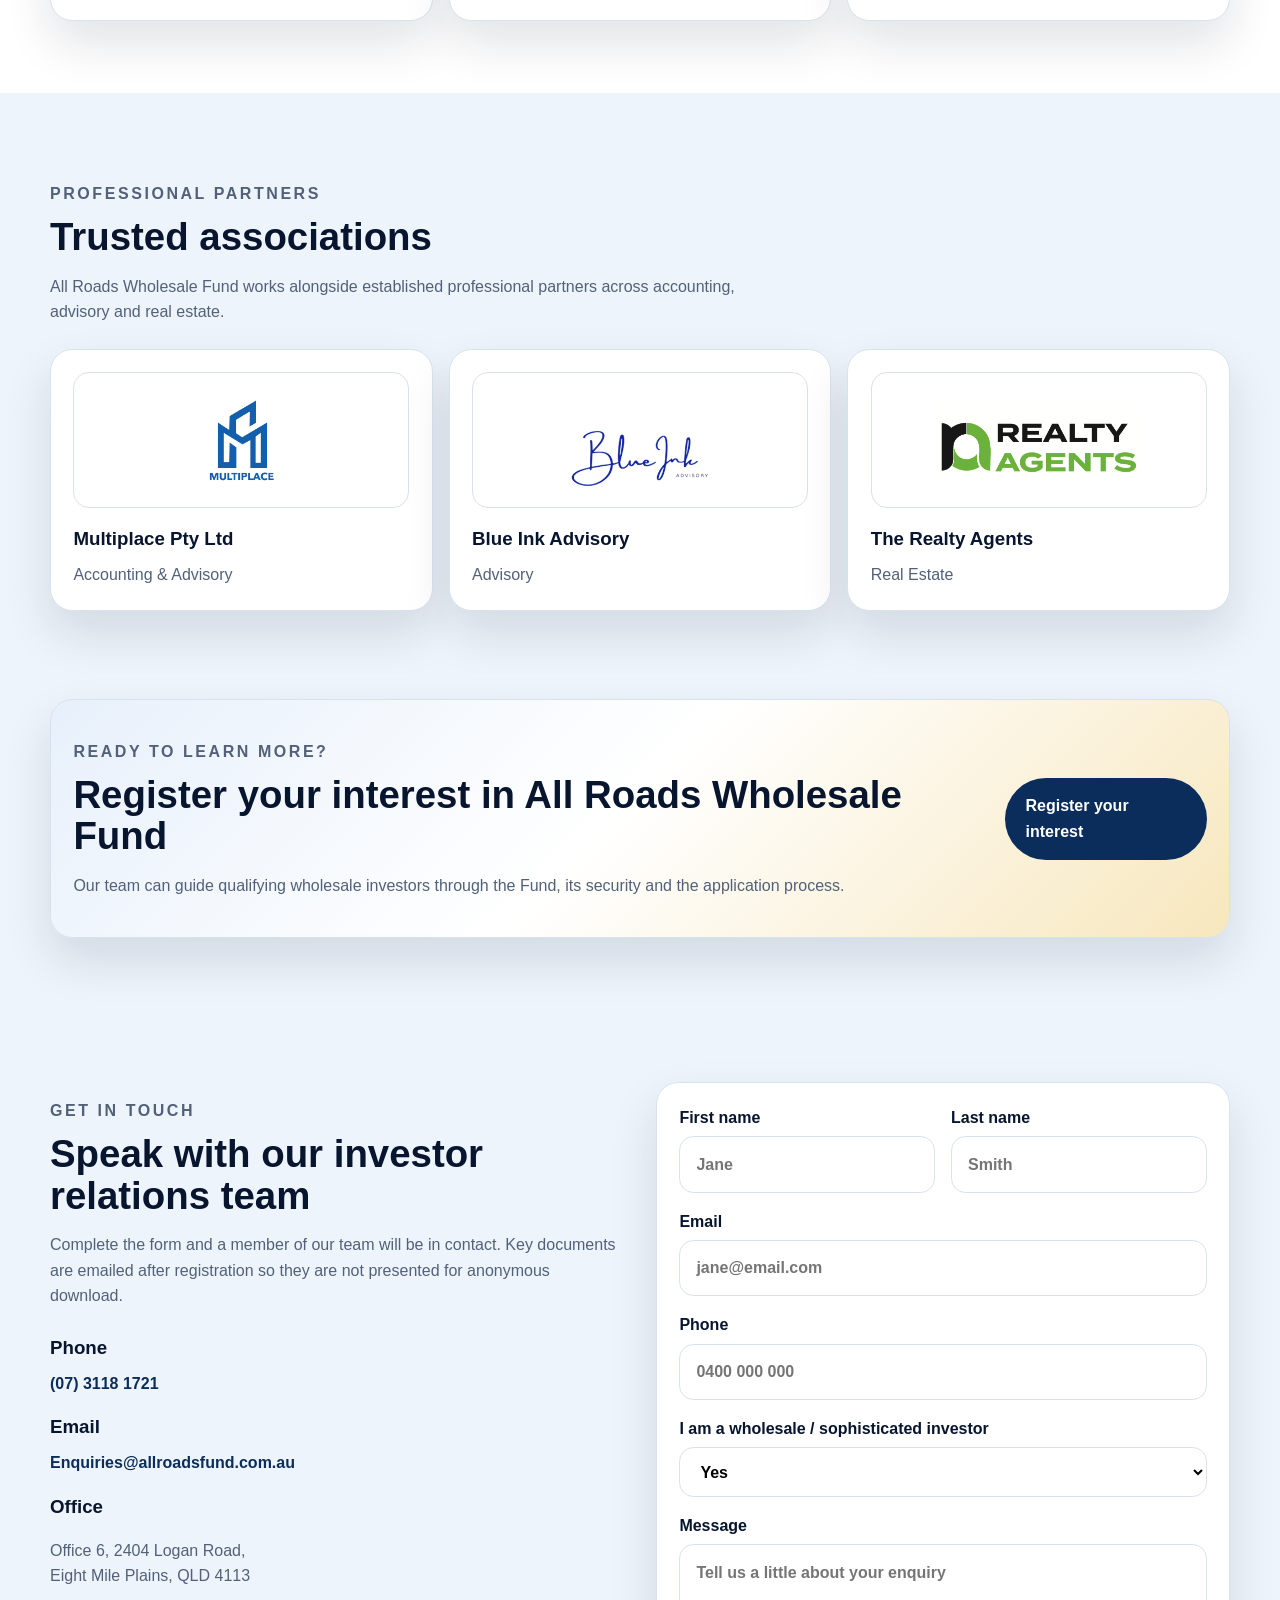
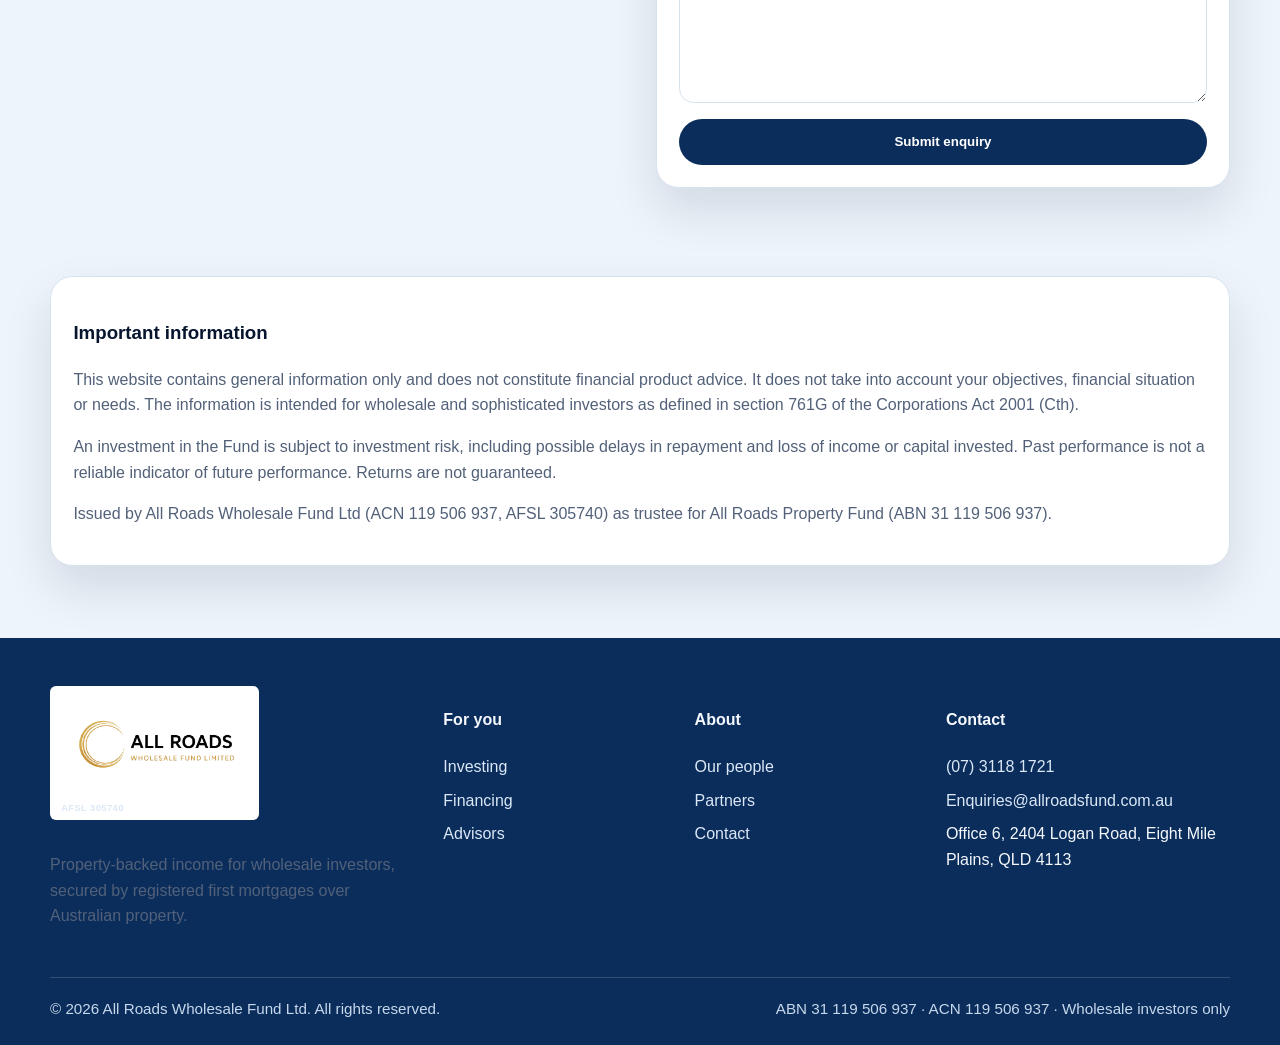
==== commit 48ae543f: "Add ACN to registration details" ====
--- a/index.html
+++ b/index.html
@@ -482,7 +482,7 @@
       </div>
       <div class="container footer-bottom">
         <span>© 2026 All Roads Wholesale Fund Ltd. All rights reserved.</span>
-        <span>ABN 31 119 506 937 · Wholesale investors only</span>
+        <span>ABN 31 119 506 937 · ACN 119 506 937 · Wholesale investors only</span>
       </div>
     </footer>
   </body>
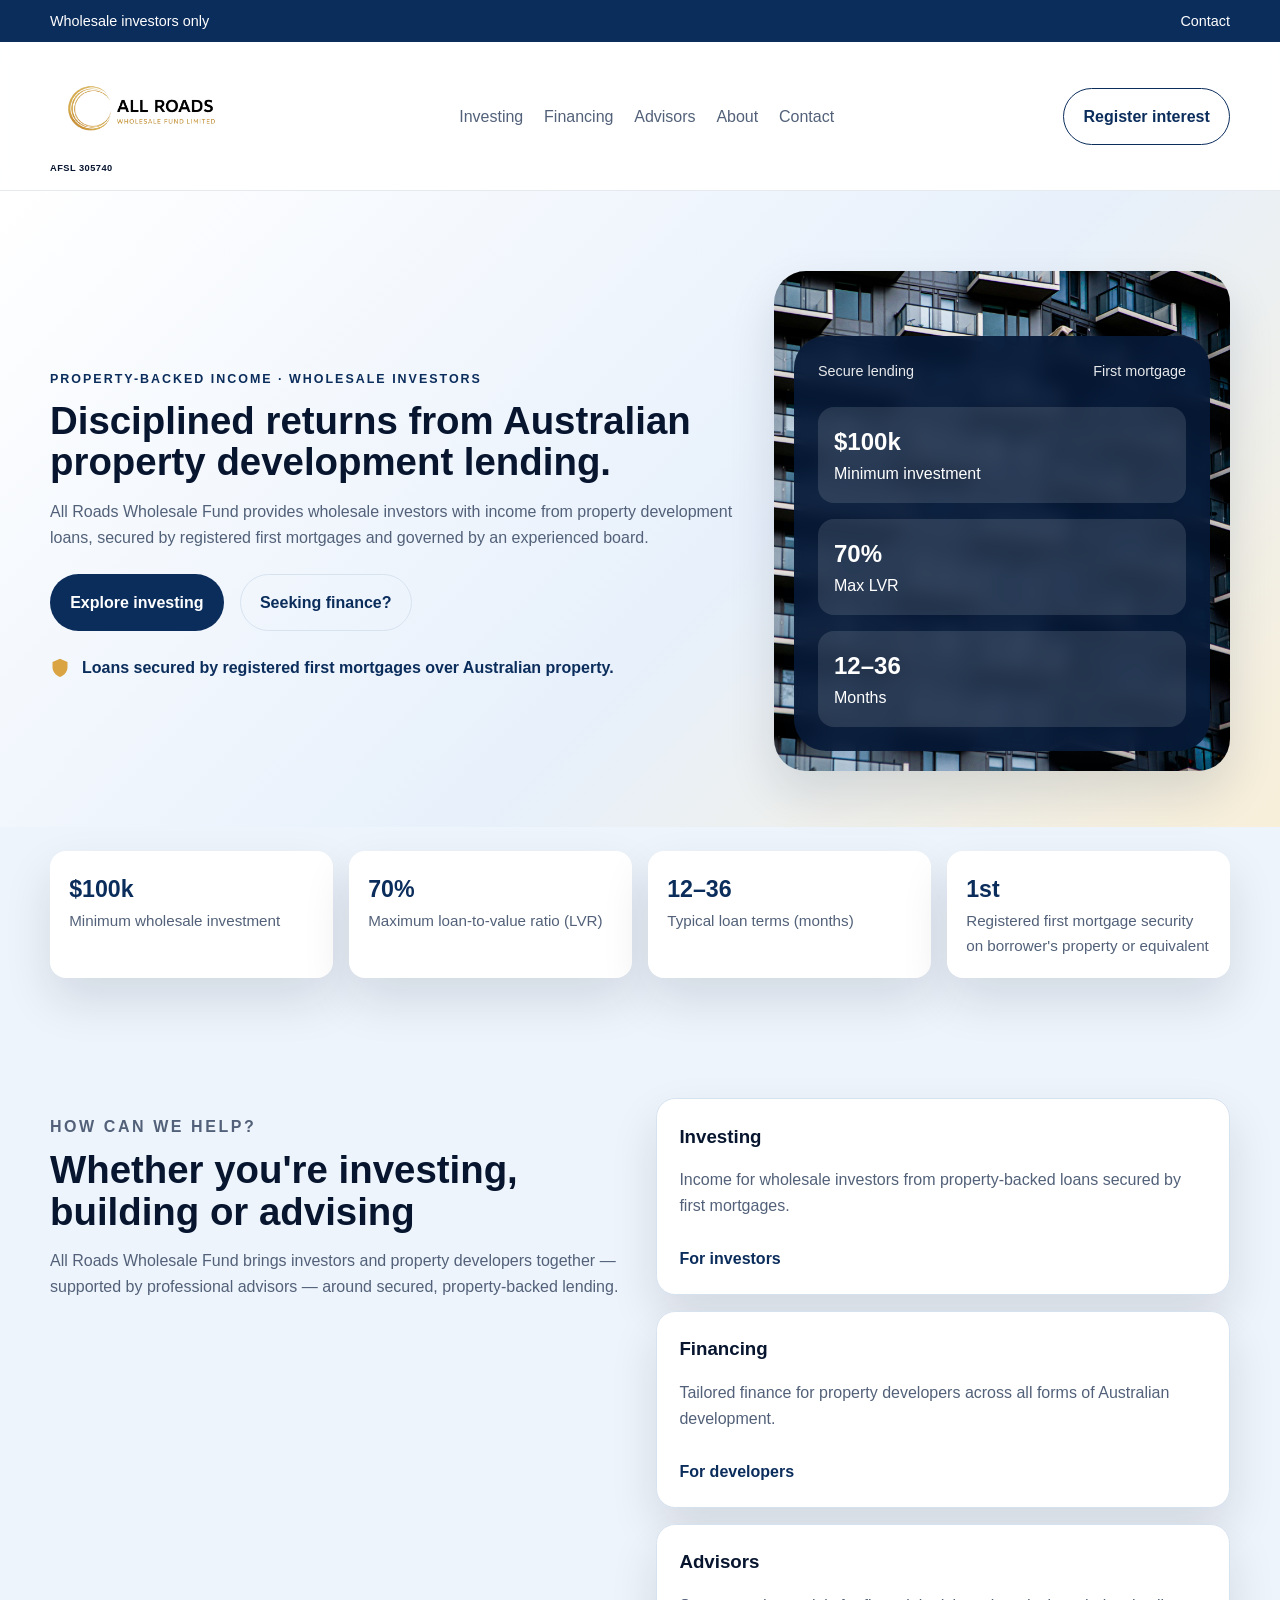
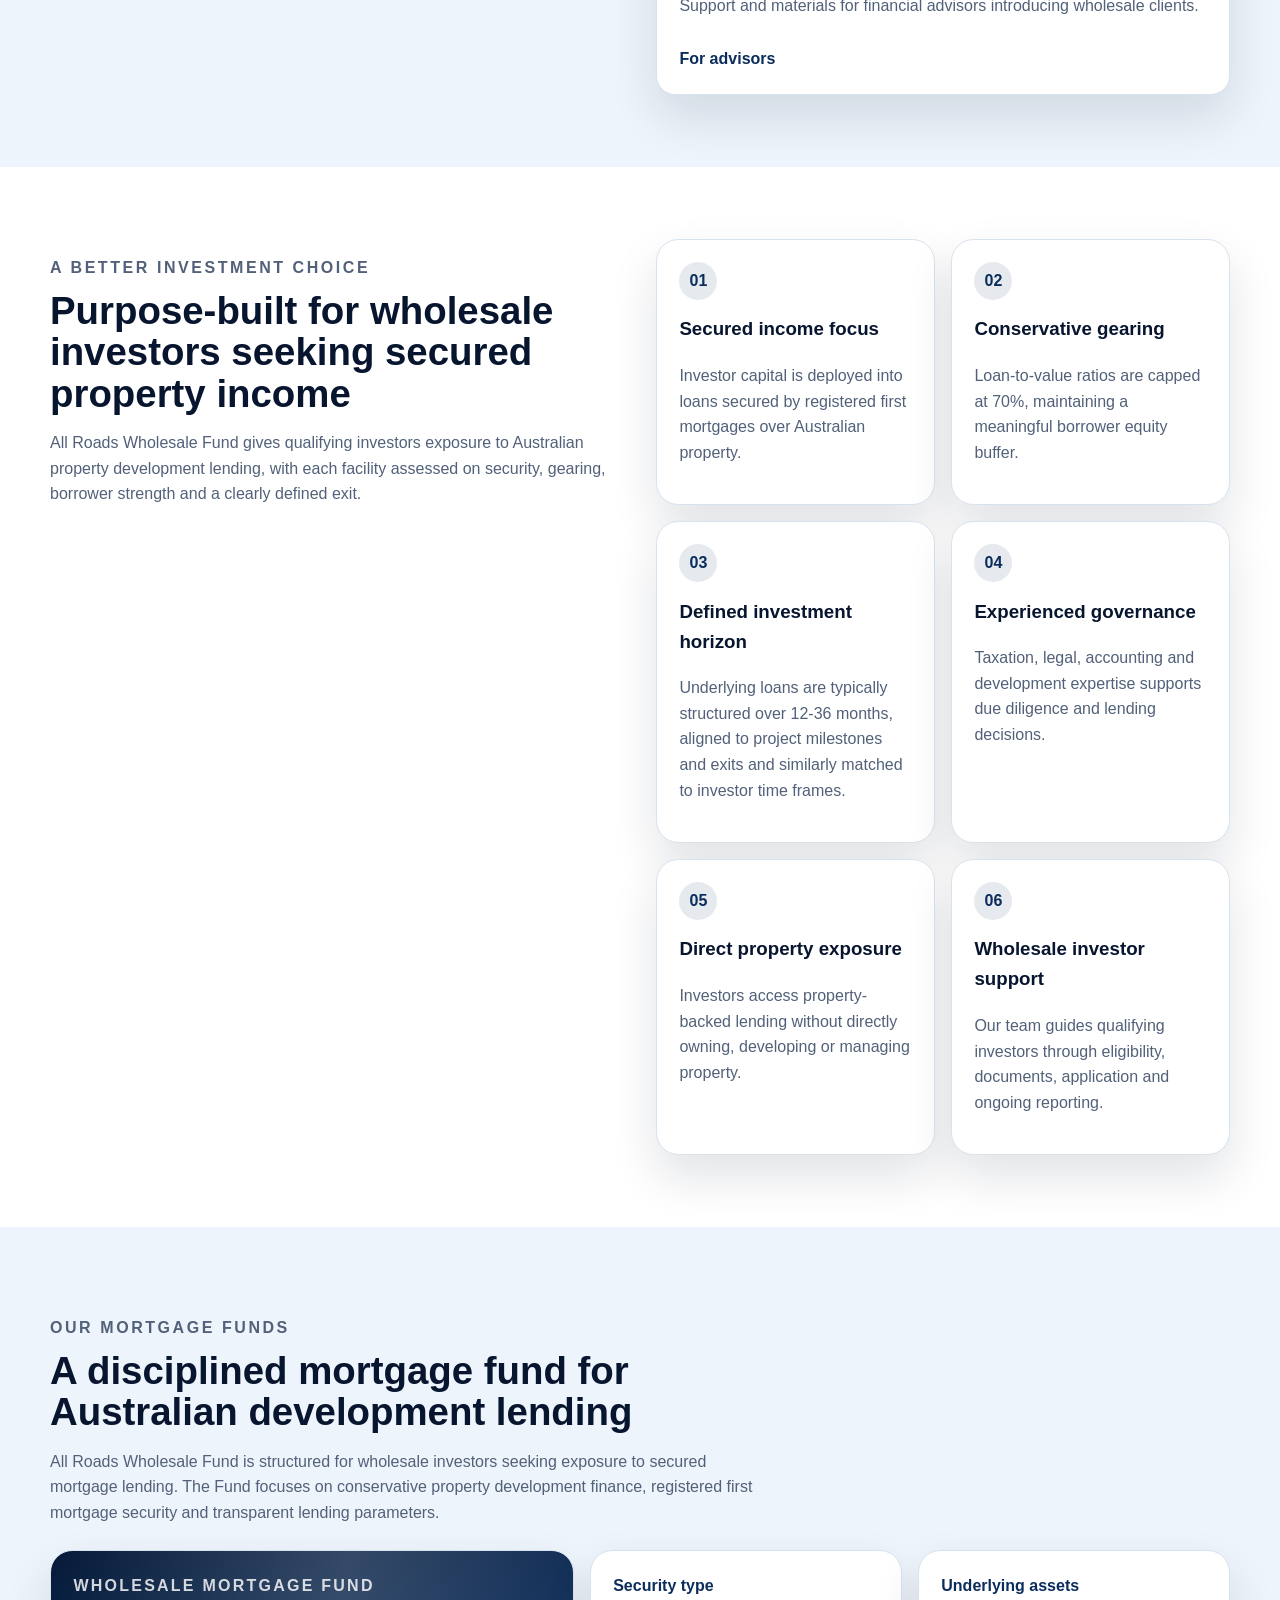
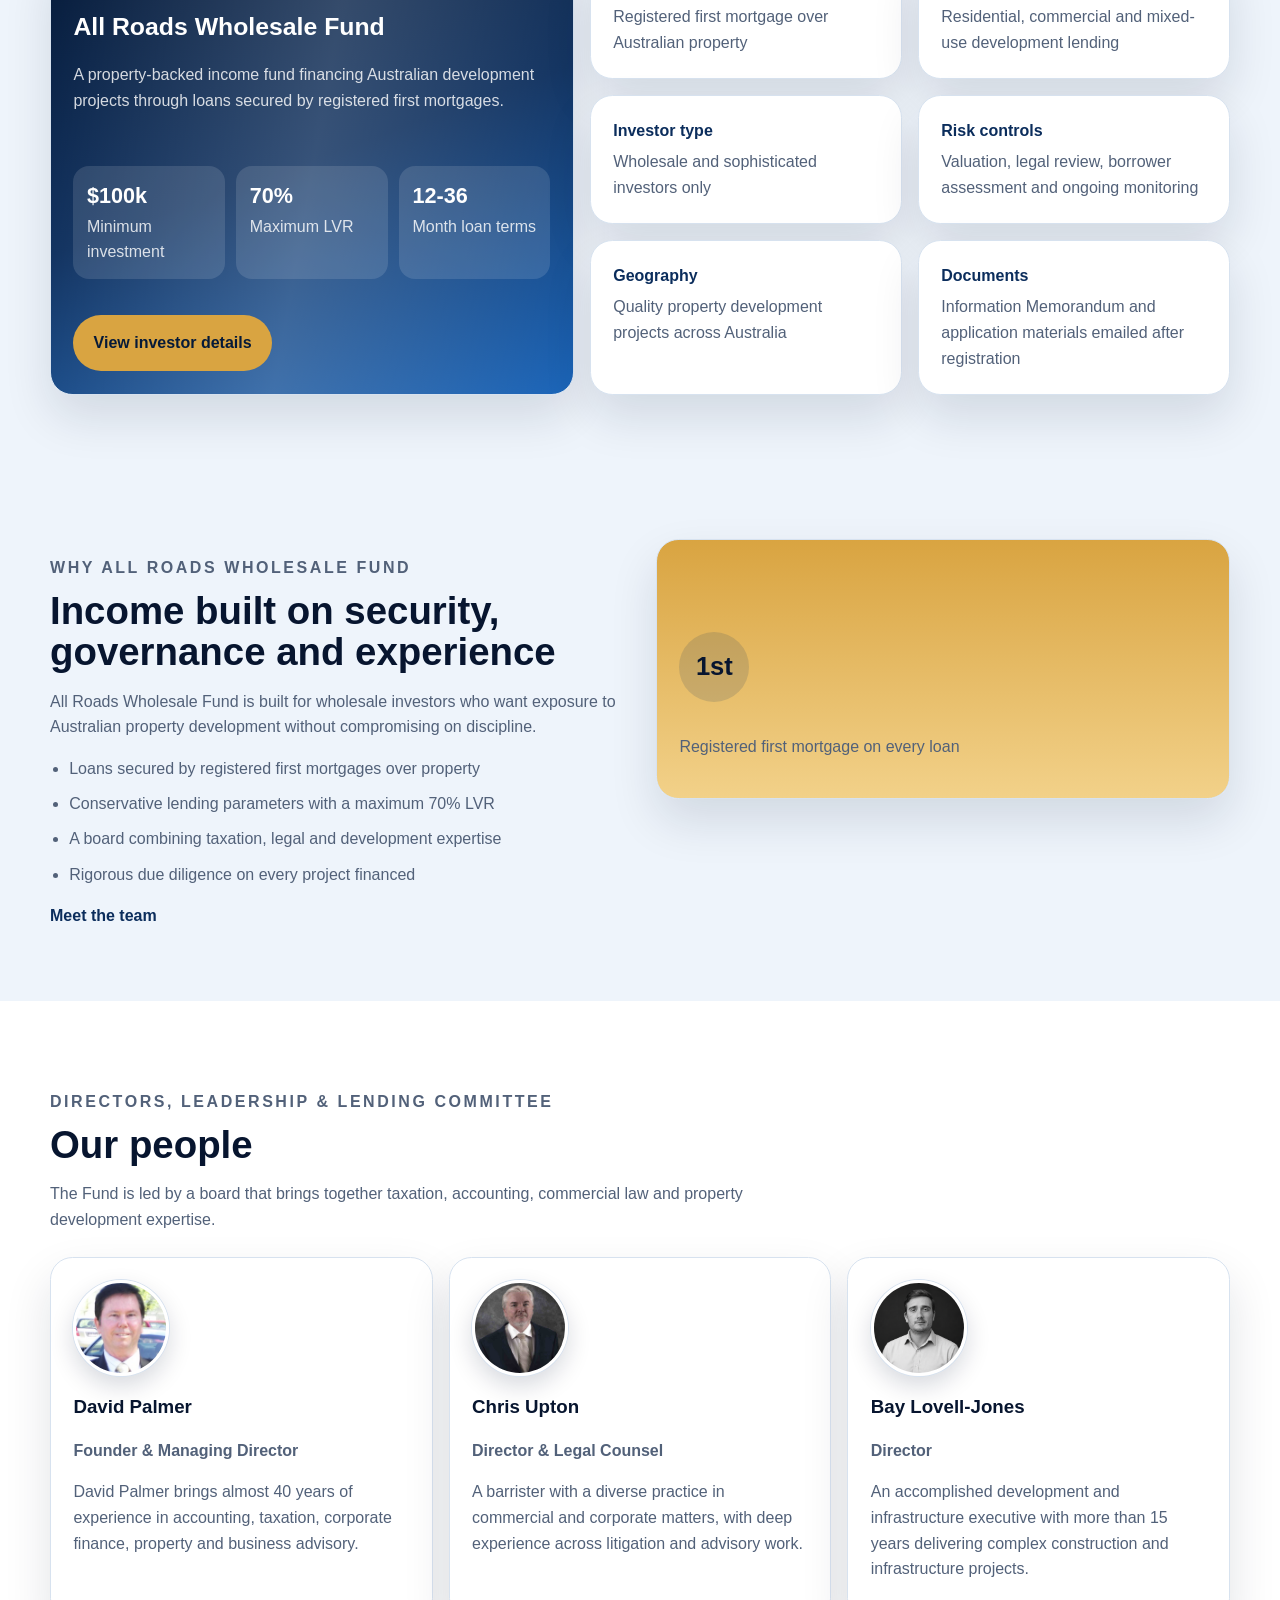
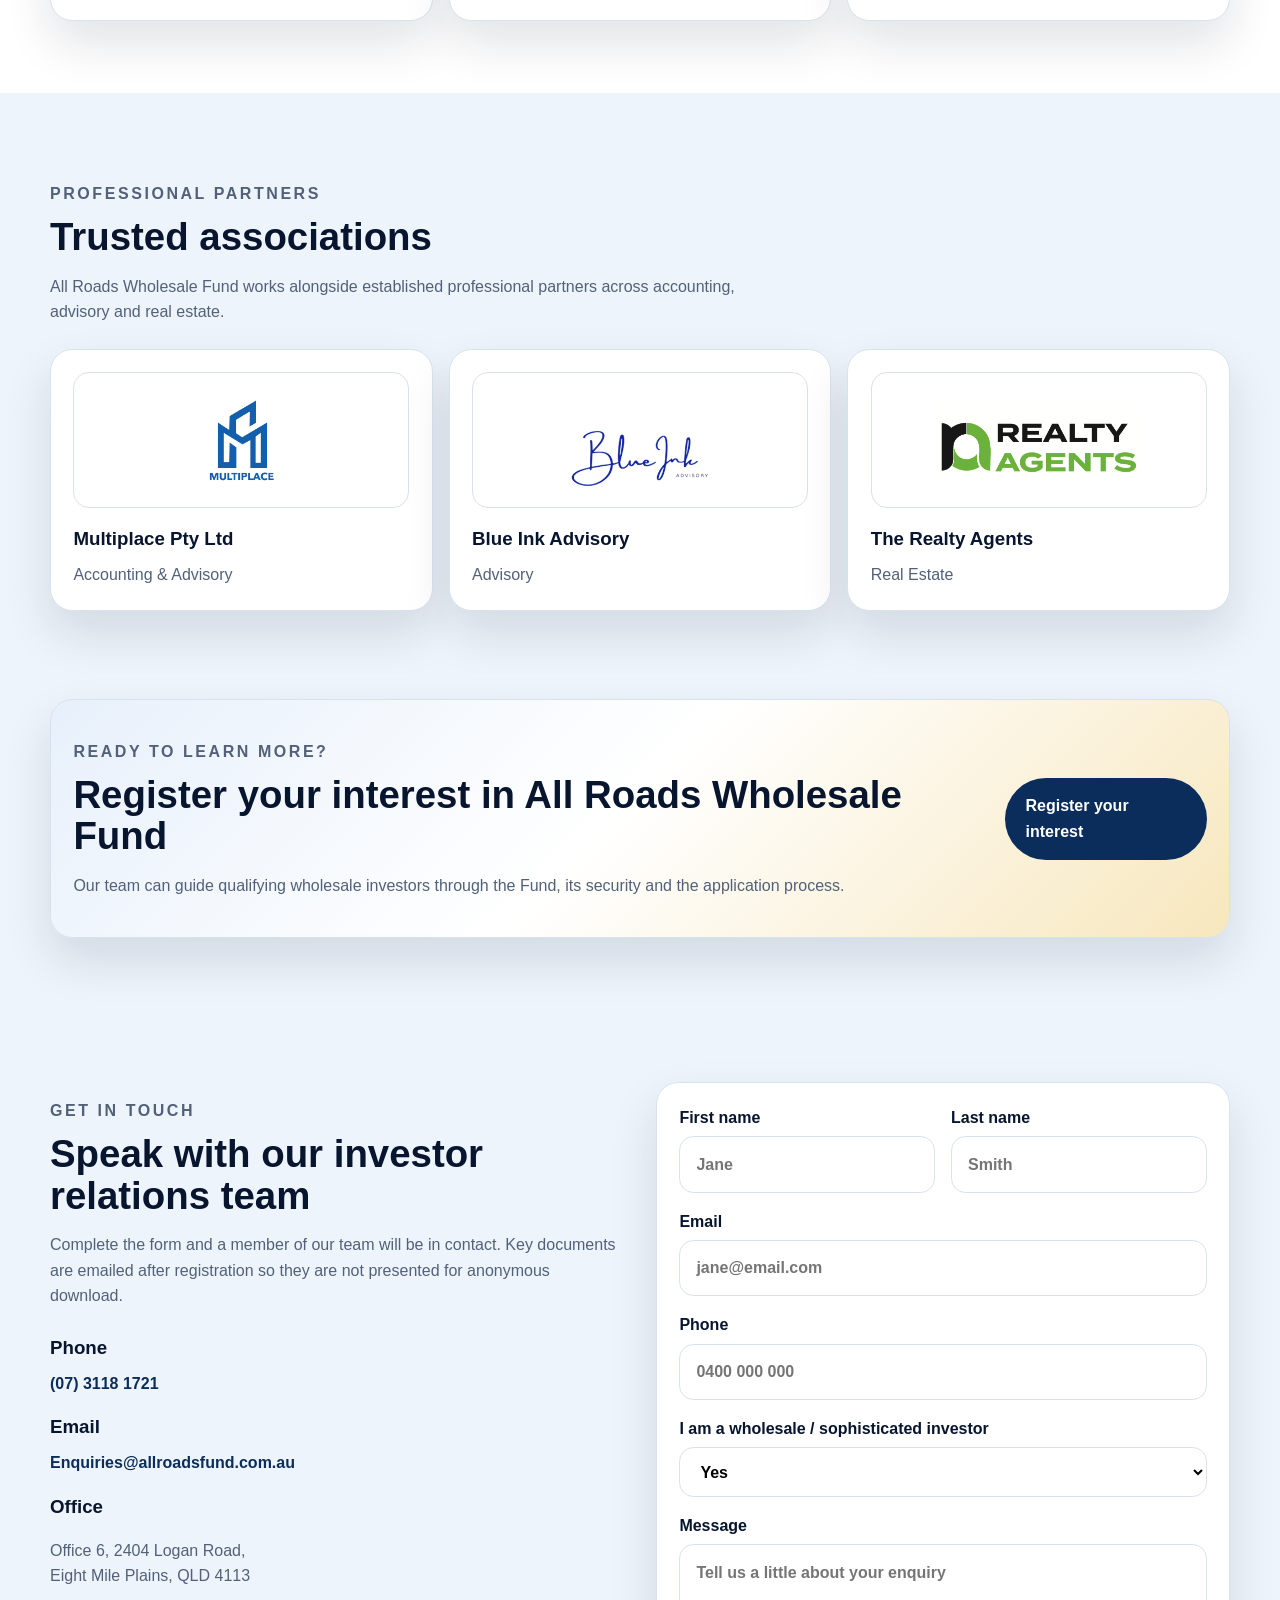
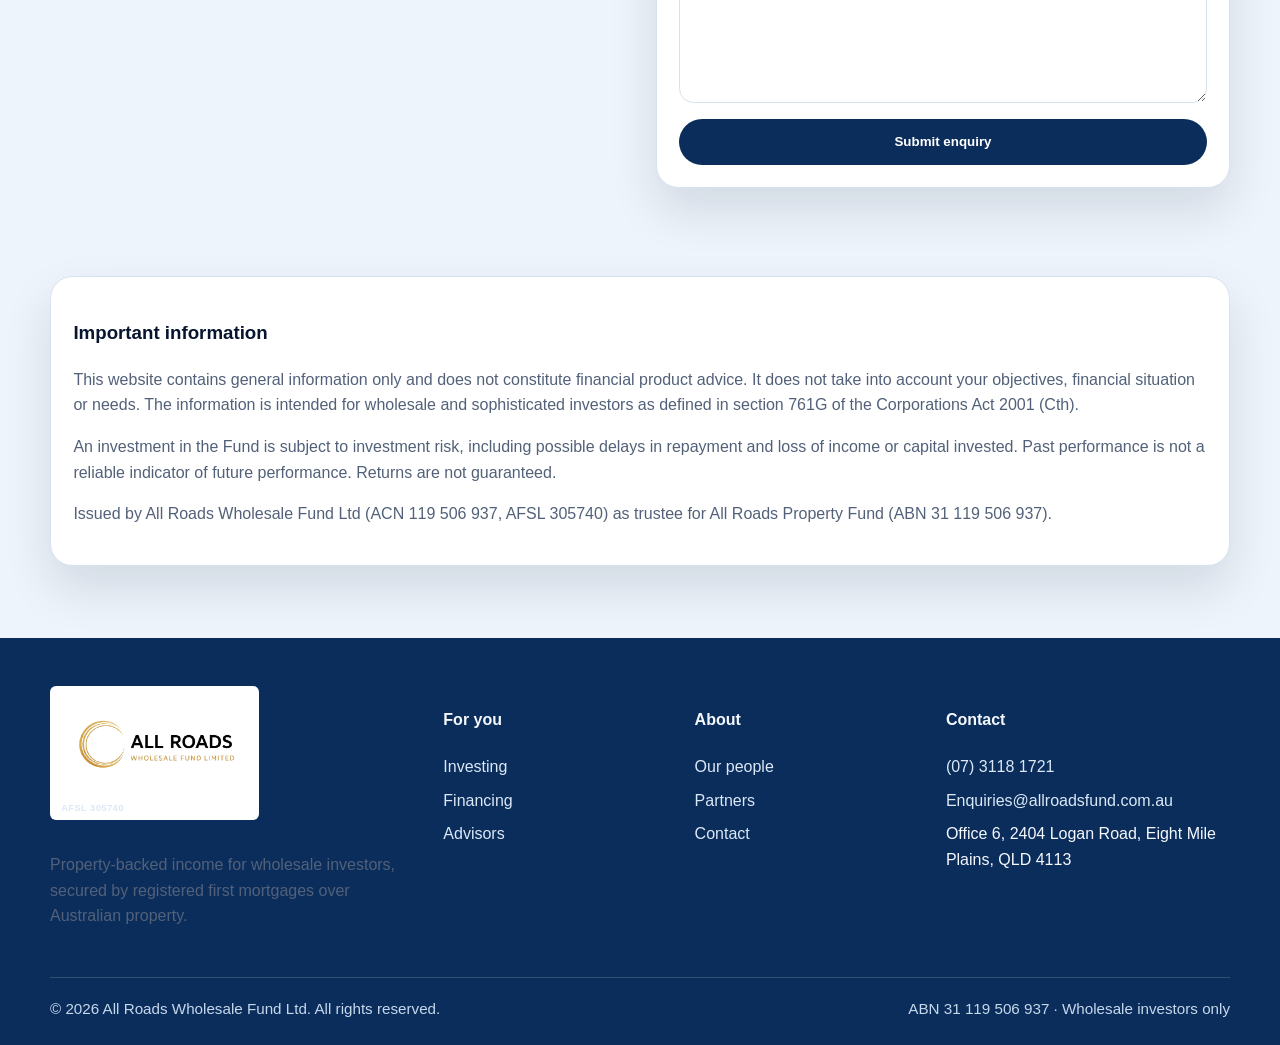
==== commit 4eac9ab6: "Change ABN and ACN" ====
--- a/index.html
+++ b/index.html
@@ -286,7 +286,7 @@
             <article class="person-card">
               <img
                 class="person-card__photo"
-                src="assets/images/David-Palmer.png"
+                src="assets/images/David-Palmer.png"
                 alt="David Palmer"
                 width="800"
                 height="800"
@@ -382,7 +382,7 @@
             <div class="contact-list">
               <div>
                 <h3>Phone</h3>
-                <a href="tel:+61731181721">(07) 3118 1721</a>
+                <a href="tel:+61731181721">(07) 3118 1721</a>
               </div>
               <div>
                 <h3>Email</h3>
@@ -441,7 +441,7 @@
           <p>
             An investment in the Fund is subject to investment risk, including possible delays in repayment and loss of income or capital invested. Past performance is not a reliable indicator of future performance. Returns are not guaranteed.
           </p>
-          <p>Issued by All Roads Wholesale Fund Ltd (ACN 119 506 937, AFSL 305740) as trustee for All Roads Property Fund (ABN 31 119 506 937).</p>
+          <p>Issued by All Roads Wholesale Fund Ltd (ACN 119 506 937, AFSL 305740) as trustee for All Roads Property Fund (ABN 31 119 506 937).</p>
         </div>
       </section>
     </main>
@@ -449,10 +449,10 @@
     <footer class="site-footer">
       <div class="container footer-grid">
         <div>
-          <a class="brand footer-brand" href="#">
-            <img class="brand-logo brand-logo--footer" src="assets/images/Logo.png" alt="All Roads Wholesale Fund Limited" />
-            <span class="brand-mark__license brand-mark__license--footer">AFSL 305740</span>
-          </a>
+          <a class="brand footer-brand" href="#">
+            <img class="brand-logo brand-logo--footer" src="assets/images/Logo.png" alt="All Roads Wholesale Fund Limited" />
+            <span class="brand-mark__license brand-mark__license--footer">AFSL 305740</span>
+          </a>
           <p>Property-backed income for wholesale investors, secured by registered first mortgages over Australian property.</p>
         </div>
         <div>
@@ -474,7 +474,7 @@
         <div>
           <h4>Contact</h4>
           <ul>
-            <li><a href="tel:+61731181721">(07) 3118 1721</a></li>
+            <li><a href="tel:+61731181721">(07) 3118 1721</a></li>
             <li><a href="mailto:Enquiries@allroadsfund.com.au">Enquiries@allroadsfund.com.au</a></li>
             <li>Office 6, 2404 Logan Road, Eight Mile Plains, QLD 4113</li>
           </ul>
@@ -482,7 +482,7 @@
       </div>
       <div class="container footer-bottom">
         <span>© 2026 All Roads Wholesale Fund Ltd. All rights reserved.</span>
-        <span>ABN 31 119 506 937 · ACN 119 506 937 · Wholesale investors only</span>
+        <span>ABN 31 119 506 937 · Wholesale investors only</span>
       </div>
     </footer>
   </body>
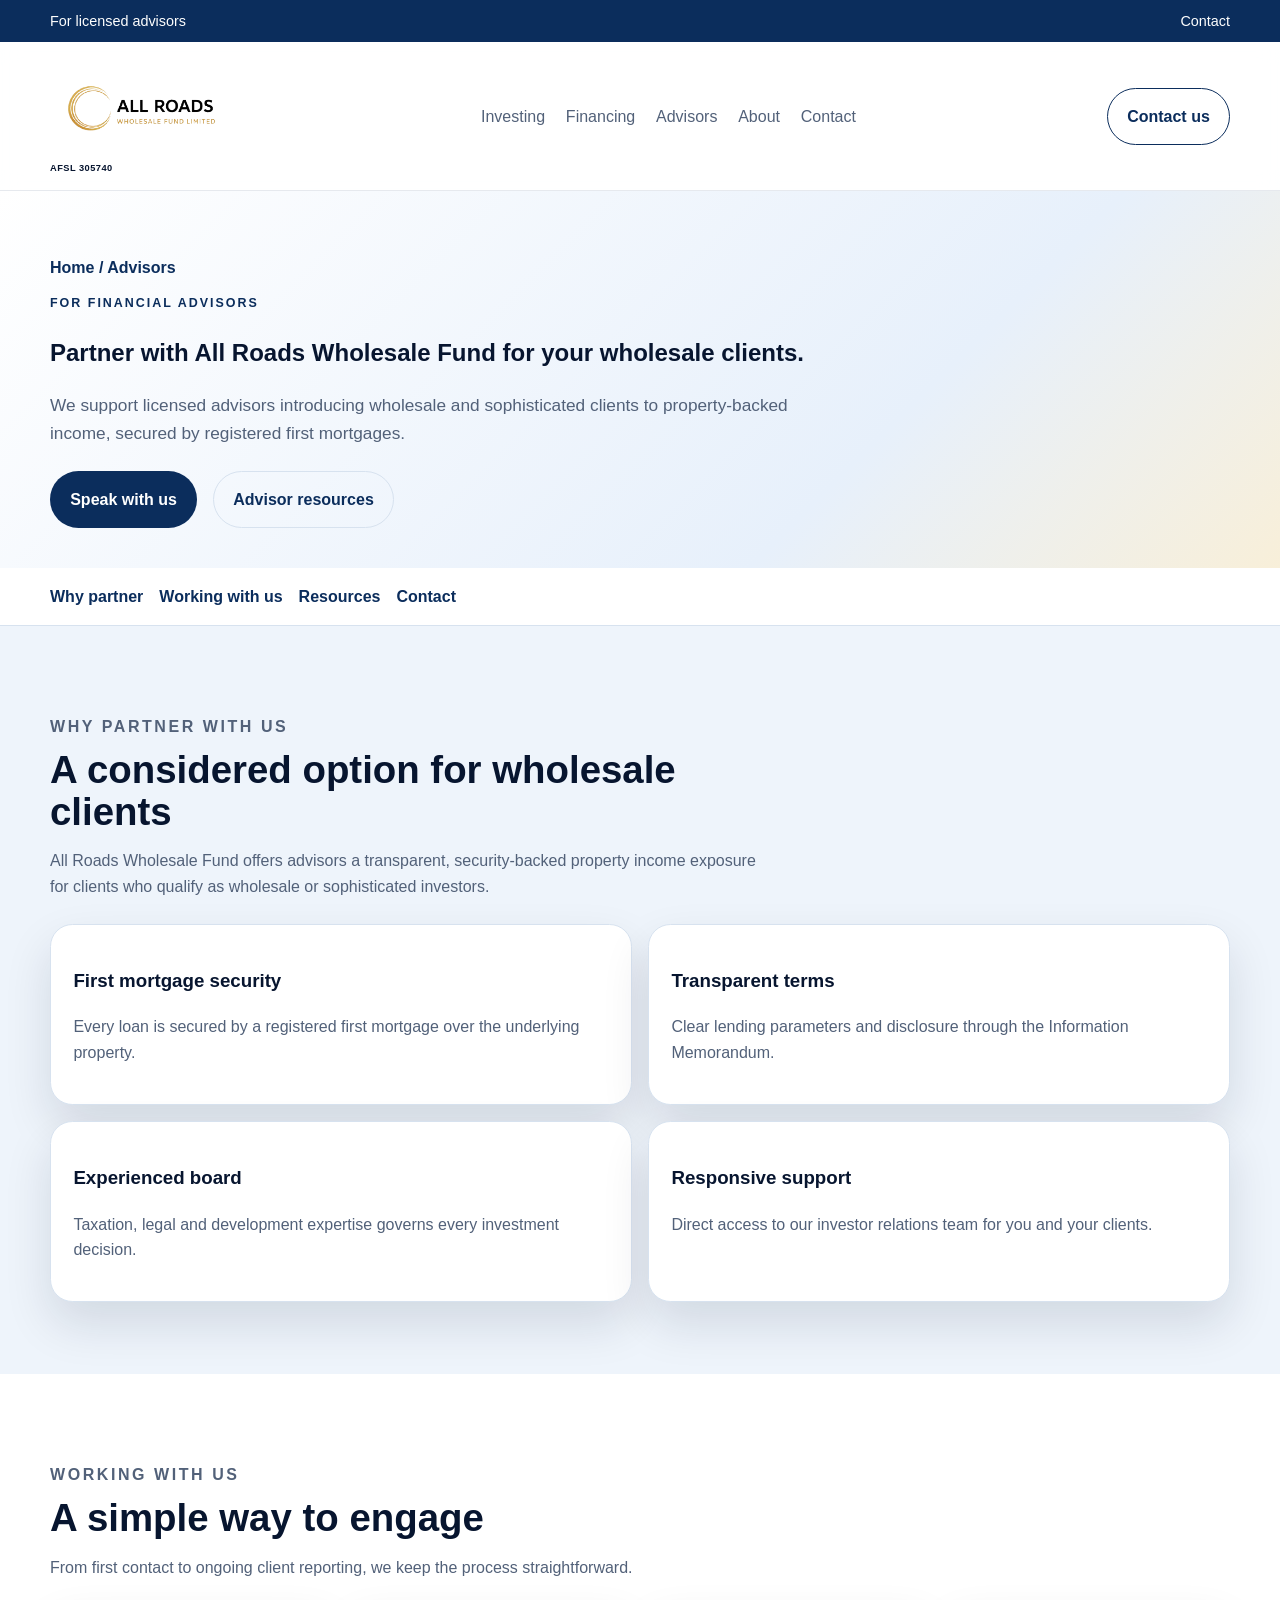
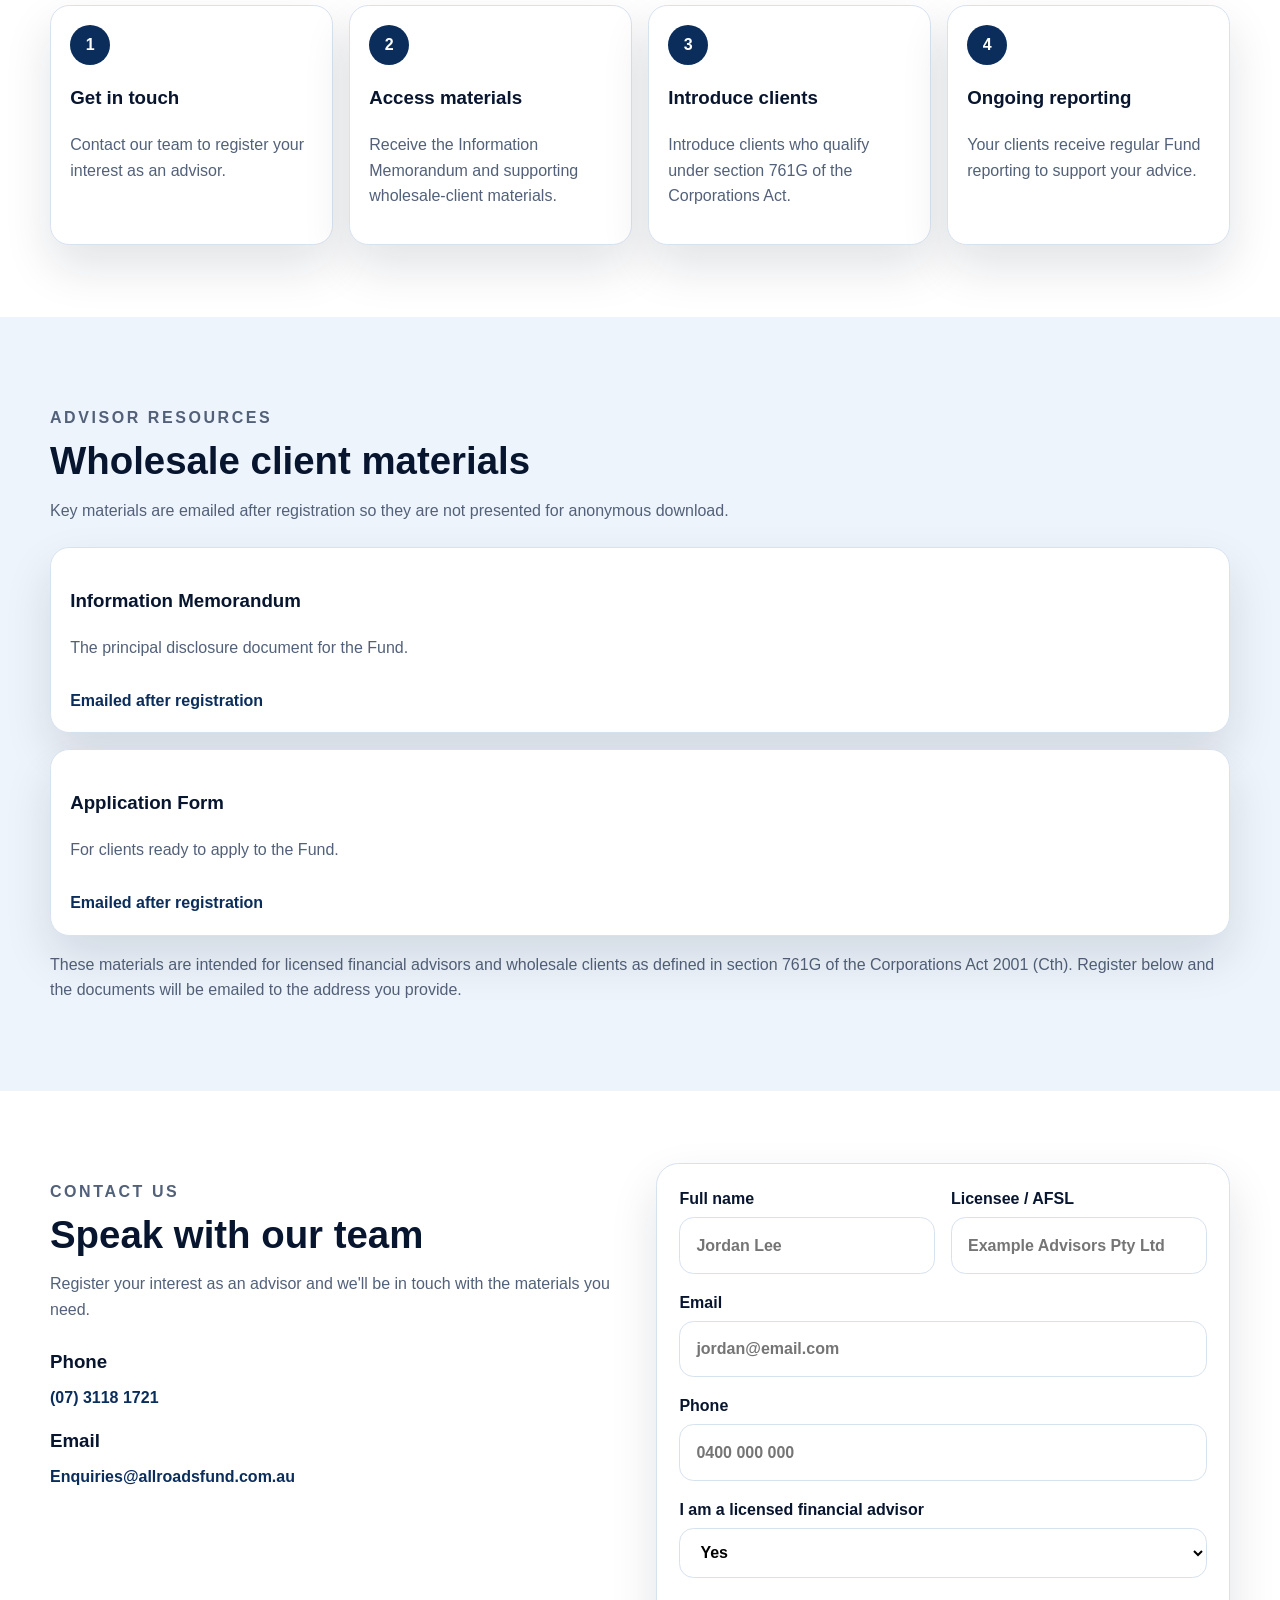
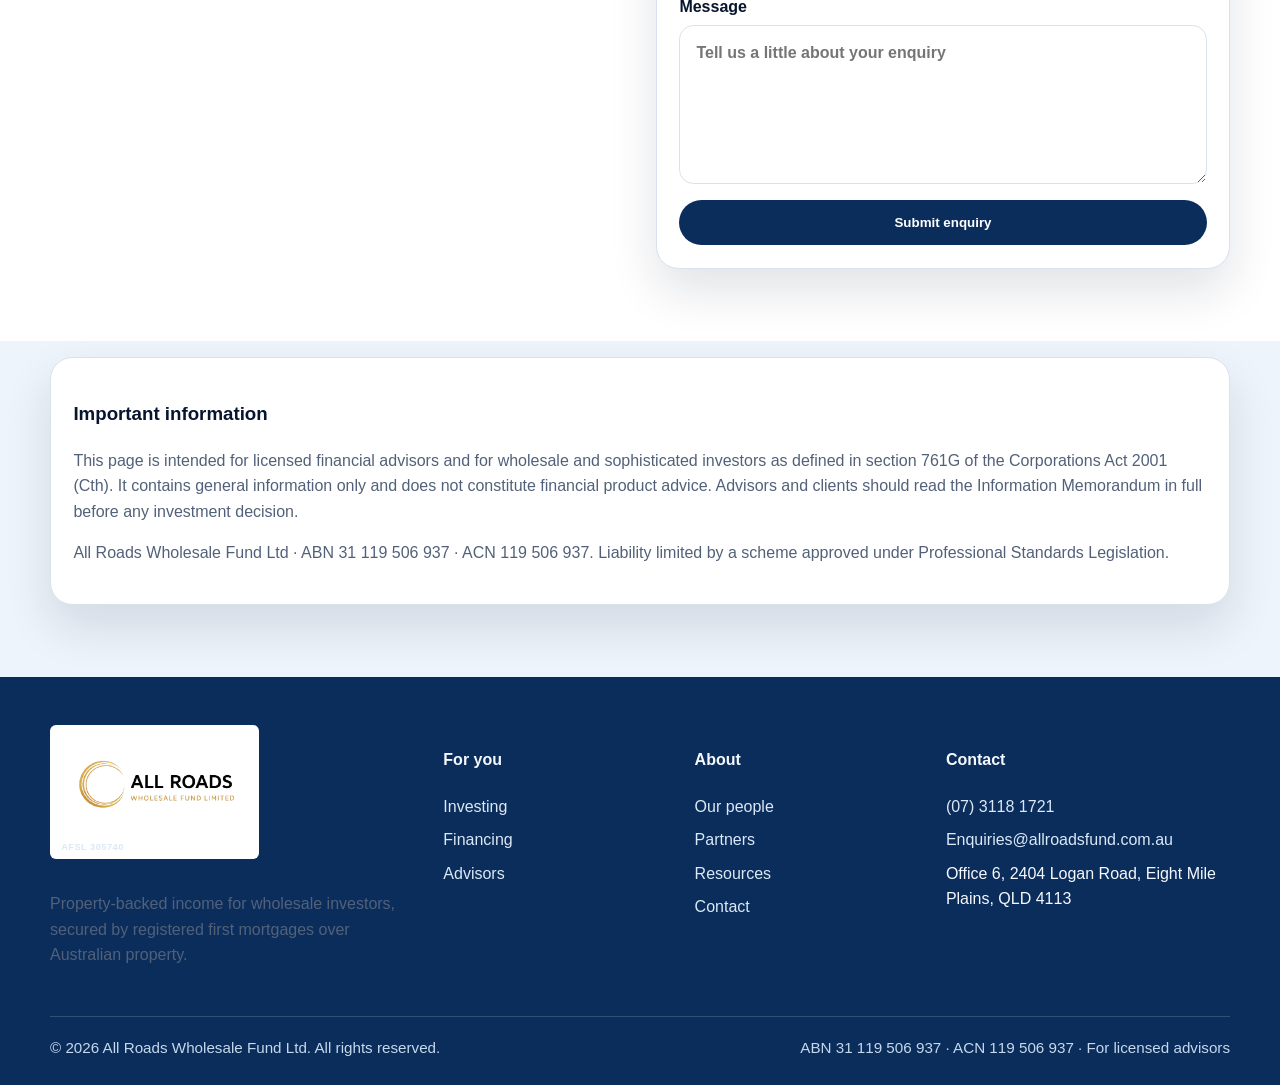
==== commit a783b36b: "ABN & ACN Update" ====
--- a/index.html
+++ b/index.html
@@ -1,27 +1,23 @@
-
 <!DOCTYPE html>
 <html lang="en-AU">
   <head>
     <meta charset="UTF-8" />
     <meta name="viewport" content="width=device-width, initial-scale=1.0" />
-    <title>All Roads Wholesale Fund</title>
-    <meta
-      name="description"
-      content="Property-backed income for wholesale investors from secured Australian development lending."
-    />
+    <title>Advisors | All Roads Wholesale Fund</title>
+    <meta name="description" content="Support and materials for financial advisors introducing wholesale clients to the Fund." />
     <link rel="stylesheet" href="styles.css" />
   </head>
   <body>
     <div class="announcement-bar">
       <div class="container announcement-inner">
-        <span>Wholesale investors only</span>
+        <span>For licensed advisors</span>
         <a href="#contact">Contact</a>
       </div>
     </div>
 
     <header class="site-header">
       <div class="container nav-bar">
-        <a class="brand" href="#">
+        <a class="brand" href="index.html">
           <div class="brand-lockup">
             <img class="brand-logo" src="assets/images/Logo.png" alt="All Roads Wholesale Fund Limited" />
             <span class="brand-mark__license">AFSL 305740</span>
@@ -31,354 +27,129 @@
           <a href="investing.html">Investing</a>
           <a href="financing.html">Financing</a>
           <a href="advisors.html">Advisors</a>
-          <a href="#people">About</a>
+          <a href="index.html#people">About</a>
           <a href="#contact">Contact</a>
         </nav>
-        <a class="button button--ghost" href="#contact">Register interest</a>
+        <a class="button button--ghost" href="#contact">Contact us</a>
       </div>
     </header>
 
     <main>
-      <section class="hero">
-        <div class="container hero-grid">
-          <div class="hero-copy">
-            <p class="eyebrow">Property-backed income · wholesale investors</p>
-            <h1>Disciplined returns from Australian property development lending.</h1>
-            <p class="hero-text">
-              All Roads Wholesale Fund provides wholesale investors with income from
-              property development loans, secured by registered first mortgages and
-              governed by an experienced board.
-            </p>
-            <div class="hero-actions">
-              <a class="button" href="investing.html">Explore investing</a>
-              <a class="button button--secondary" href="financing.html">Seeking finance?</a>
-            </div>
-            <div class="hero-note">
-              <svg viewBox="0 0 24 24" aria-hidden="true">
-                <path d="M12 2 3 6v6c0 5.2 3.4 9.9 9 12 5.6-2.1 9-6.8 9-12V6l-9-4Z" />
-              </svg>
-              <span>Loans secured by registered first mortgages over Australian property.</span>
-            </div>
-          </div>
-          <div class="hero-visual hero-visual--photo">
-            <img class="hero-visual__image" src="assets/images/modern-apartments.jpg" alt="Modern apartment building with glass balconies" />
-            <div class="hero-card">
-              <div class="hero-card__top">
-                <span>Secure lending</span>
-                <span>First mortgage</span>
-              </div>
-              <div class="hero-card__body">
-                <div class="hero-card__stat">
-                  <strong>$100k</strong>
-                  <span>Minimum investment</span>
-                </div>
-                <div class="hero-card__stat">
-                  <strong>70%</strong>
-                  <span>Max LVR</span>
-                </div>
-                <div class="hero-card__stat">
-                  <strong>12–36</strong>
-                  <span>Months</span>
-                </div>
-              </div>
-            </div>
-          </div>
-        </div>
-      </section>
-
-      <section class="stats-bar">
-        <div class="container stat-grid">
-          <div>
-            <strong>$100k</strong>
-            <span>Minimum wholesale investment</span>
-          </div>
-          <div>
-            <strong>70%</strong>
-            <span>Maximum loan-to-value ratio (LVR)</span>
-          </div>
-          <div>
-            <strong>12–36</strong>
-            <span>Typical loan terms (months)</span>
-          </div>
-          <div>
-            <strong>1st</strong>
-            <span>Registered first mortgage security on borrower's property or equivalent </span>
-          </div>
-        </div>
-      </section>
-
-      <section class="section">
-        <div class="container intro-grid">
-          <div>
-            <p class="eyebrow">How can we help?</p>
-            <h2>Whether you're investing, building or advising</h2>
-            <p>
-              All Roads Wholesale Fund brings investors and property developers together — supported by
-              professional advisors — around secured, property-backed lending.
-            </p>
-          </div>
-          <div class="card-grid">
-            <a class="info-card" id="investing" href="investing.html">
-              <h3>Investing</h3>
-              <p>Income for wholesale investors from property-backed loans secured by first mortgages.</p>
-              <span>For investors</span>
-            </a>
-            <a class="info-card" id="financing" href="financing.html">
-              <h3>Financing</h3>
-              <p>Tailored finance for property developers across all forms of Australian development.</p>
-              <span>For developers</span>
-            </a>
-            <a class="info-card" id="advisors" href="advisors.html">
-              <h3>Advisors</h3>
-              <p>Support and materials for financial advisors introducing wholesale clients.</p>
-              <span>For advisors</span>
-            </a>
-          </div>
-        </div>
-      </section>
-
-      <section class="section section--alt">
-        <div class="container feature-grid">
-          <div>
-            <p class="eyebrow">A better investment choice</p>
-            <h2>Purpose-built for wholesale investors seeking secured property income</h2>
-            <p>
-              All Roads Wholesale Fund gives qualifying investors exposure to Australian
-              property development lending, with each facility assessed on security,
-              gearing, borrower strength and a clearly defined exit.
-            </p>
-          </div>
-          <div class="choice-grid">
-            <article>
-              <span>01</span>
-              <h3>Secured income focus</h3>
-              <p>Investor capital is deployed into loans secured by registered first mortgages over Australian property.</p>
-            </article>
-            <article>
-              <span>02</span>
-              <h3>Conservative gearing</h3>
-              <p>Loan-to-value ratios are capped at 70%, maintaining a meaningful borrower equity buffer.</p>
-            </article>
-            <article>
-              <span>03</span>
-              <h3>Defined investment horizon</h3>
-              <p>Underlying loans are typically structured over 12-36 months, aligned to project milestones and exits and similarly matched to investor time frames.</p>
-            </article>
-            <article>
-              <span>04</span>
-              <h3>Experienced governance</h3>
-              <p>Taxation, legal, accounting and development expertise supports due diligence and lending decisions.</p>
-            </article>
-            <article>
-              <span>05</span>
-              <h3>Direct property exposure</h3>
-              <p>Investors access property-backed lending without directly owning, developing or managing property.</p>
-            </article>
-            <article>
-              <span>06</span>
-              <h3>Wholesale investor support</h3>
-              <p>Our team guides qualifying investors through eligibility, documents, application and ongoing reporting.</p>
-            </article>
-          </div>
-        </div>
-      </section>
-
-      <section class="section" id="mortgage-funds">
+      <section class="page-hero">
+        <div class="container">
+          <div class="breadcrumb"><a href="index.html">Home</a> / Advisors</div>
+          <p class="eyebrow">For financial advisors</p>
+          <h1>Partner with All Roads Wholesale Fund for your wholesale clients.</h1>
+          <p class="page-hero__text">
+            We support licensed advisors introducing wholesale and sophisticated clients to property-backed income, secured by registered first mortgages.
+          </p>
+          <div class="hero-actions">
+            <a class="button" href="#contact">Speak with us</a>
+            <a class="button button--secondary" href="#resources">Advisor resources</a>
+          </div>
+        </div>
+      </section>
+
+      <section class="page-nav">
+        <div class="container page-nav__inner">
+          <a href="#why">Why partner</a>
+          <a href="#working">Working with us</a>
+          <a href="#resources">Resources</a>
+          <a href="#contact">Contact</a>
+        </div>
+      </section>
+
+      <section class="section" id="why">
         <div class="container">
           <div class="section-heading">
-            <p class="eyebrow">Our mortgage funds</p>
-            <h2>A disciplined mortgage fund for Australian development lending</h2>
-            <p>
-              All Roads Wholesale Fund is structured for wholesale investors seeking
-              exposure to secured mortgage lending. The Fund focuses on conservative
-              property development finance, registered first mortgage security and
-              transparent lending parameters.
-            </p>
-          </div>
-          <div class="mortgage-fund-layout">
-            <article class="fund-card fund-card--featured">
-              <div>
-                <p class="fund-card__label">Wholesale mortgage fund</p>
-                <h3>All Roads Wholesale Fund</h3>
-                <p>
-                  A property-backed income fund financing Australian development projects
-                  through loans secured by registered first mortgages.
-                </p>
-              </div>
-              <div class="fund-card__stats">
-                <div>
-                  <strong>$100k</strong>
-                  <span>Minimum investment</span>
-                </div>
-                <div>
-                  <strong>70%</strong>
-                  <span>Maximum LVR</span>
-                </div>
-                <div>
-                  <strong>12-36</strong>
-                  <span>Month loan terms</span>
-                </div>
-              </div>
-              <a class="button" href="investing.html">View investor details</a>
-            </article>
-            <div class="fund-detail-grid">
-              <article>
-                <strong>Security type</strong>
-                <span>Registered first mortgage over Australian property</span>
-              </article>
-              <article>
-                <strong>Underlying assets</strong>
-                <span>Residential, commercial and mixed-use development lending</span>
-              </article>
-              <article>
-                <strong>Investor type</strong>
-                <span>Wholesale and sophisticated investors only</span>
-              </article>
-              <article>
-                <strong>Risk controls</strong>
-                <span>Valuation, legal review, borrower assessment and ongoing monitoring</span>
-              </article>
-              <article>
-                <strong>Geography</strong>
-                <span>Quality property development projects across Australia</span>
-              </article>
-              <article>
-                <strong>Documents</strong>
-                <span>Information Memorandum and application materials emailed after registration</span>
-              </article>
-            </div>
-          </div>
-        </div>
-      </section>
-
-      <section class="section">
-        <div class="container why-grid">
-          <div>
-            <p class="eyebrow">Why All Roads Wholesale Fund</p>
-            <h2>Income built on security, governance and experience</h2>
-            <p>
-              All Roads Wholesale Fund is built for wholesale investors who want exposure to
-              Australian property development without compromising on discipline.
-            </p>
-            <ul class="check-list">
-              <li>Loans secured by registered first mortgages over property</li>
-              <li>Conservative lending parameters with a maximum 70% LVR</li>
-              <li>A board combining taxation, legal and development expertise</li>
-              <li>Rigorous due diligence on every project financed</li>
-            </ul>
-            <a class="text-link" href="#people">Meet the team</a>
-          </div>
-          <div class="quote-card">
-            <div class="quote-card__badge">1st</div>
-            <p>Registered first mortgage on every loan</p>
-          </div>
-        </div>
-      </section>
-
-      <section class="section section--alt" id="people">
+            <p class="eyebrow">Why partner with us</p>
+            <h2>A considered option for wholesale clients</h2>
+            <p>All Roads Wholesale Fund offers advisors a transparent, security-backed property income exposure for clients who qualify as wholesale or sophisticated investors.</p>
+          </div>
+          <div class="feature-list">
+            <article>
+              <h3>First mortgage security</h3>
+              <p>Every loan is secured by a registered first mortgage over the underlying property.</p>
+            </article>
+            <article>
+              <h3>Transparent terms</h3>
+              <p>Clear lending parameters and disclosure through the Information Memorandum.</p>
+            </article>
+            <article>
+              <h3>Experienced board</h3>
+              <p>Taxation, legal and development expertise governs every investment decision.</p>
+            </article>
+            <article>
+              <h3>Responsive support</h3>
+              <p>Direct access to our investor relations team for you and your clients.</p>
+            </article>
+          </div>
+        </div>
+      </section>
+
+      <section class="section section--alt" id="working">
         <div class="container">
           <div class="section-heading">
-            <p class="eyebrow">Directors, leadership & lending committee</p>
-            <h2>Our people</h2>
-            <p>The Fund is led by a board that brings together taxation, accounting, commercial law and property development expertise.</p>
-          </div>
-          <div class="people-grid">
-            <article class="person-card">
-              <img
-                class="person-card__photo"
-                src="assets/images/David-Palmer.png"
-                alt="David Palmer"
-                width="800"
-                height="800"
-                loading="lazy"
-                decoding="async"
-              />
-              <h3>David Palmer</h3>
-              <p class="person-card__title">Founder & Managing Director</p>
-              <p class="person-card__bio">David Palmer brings almost 40 years of experience in accounting, taxation, corporate finance, property and business advisory.</p>
-            </article>
-            <article class="person-card">
-              <img
-                class="person-card__photo"
-                src="assets/images/Christopher-Upton.jpg"
-                alt="Chris Upton"
-                width="800"
-                height="965"
-                loading="lazy"
-                decoding="async"
-              />
-              <h3>Chris Upton</h3>
-              <p class="person-card__title">Director & Legal Counsel</p>
-              <p class="person-card__bio">A barrister with a diverse practice in commercial and corporate matters, with deep experience across litigation and advisory work.</p>
-            </article>
-            <article class="person-card">
-              <img
-                class="person-card__photo"
-                src="assets/images/Bay-Lovell-Jones.png"
-                alt="Bay Lovell-Jones"
-                width="645"
-                height="645"
-                loading="lazy"
-                decoding="async"
-              />
-              <h3>Bay Lovell-Jones</h3>
-              <p class="person-card__title">Director</p>
-              <p class="person-card__bio">An accomplished development and infrastructure executive with more than 15 years delivering complex construction and infrastructure projects.</p>
-            </article>
-          </div>
-        </div>
-      </section>
-
-      <section class="section">
-        <div class="container partners-section" id="partners">
+            <p class="eyebrow">Working with us</p>
+            <h2>A simple way to engage</h2>
+            <p>From first contact to ongoing client reporting, we keep the process straightforward.</p>
+          </div>
+          <div class="steps-grid">
+            <article class="step-card">
+              <div class="step-card__number">1</div>
+              <h3>Get in touch</h3>
+              <p>Contact our team to register your interest as an advisor.</p>
+            </article>
+            <article class="step-card">
+              <div class="step-card__number">2</div>
+              <h3>Access materials</h3>
+              <p>Receive the Information Memorandum and supporting wholesale-client materials.</p>
+            </article>
+            <article class="step-card">
+              <div class="step-card__number">3</div>
+              <h3>Introduce clients</h3>
+              <p>Introduce clients who qualify under section 761G of the Corporations Act.</p>
+            </article>
+            <article class="step-card">
+              <div class="step-card__number">4</div>
+              <h3>Ongoing reporting</h3>
+              <p>Your clients receive regular Fund reporting to support your advice.</p>
+            </article>
+          </div>
+        </div>
+      </section>
+
+      <section class="section" id="resources">
+        <div class="container">
           <div class="section-heading">
-            <p class="eyebrow">Professional partners</p>
-            <h2>Trusted associations</h2>
-            <p>All Roads Wholesale Fund works alongside established professional partners across accounting, advisory and real estate.</p>
-          </div>
-          <div class="partners-grid">
-            <div class="partner-card">
-              <div class="partner-card__logo-frame">
-                <img class="partner-card__logo partner-card__logo--multiplace" src="assets/images/multiplace-logo.png" alt="Multiplace logo" loading="lazy" decoding="async" />
-              </div>
-              <h3>Multiplace Pty Ltd</h3>
-              <span>Accounting & Advisory</span>
-            </div>
-            <div class="partner-card">
-              <div class="partner-card__logo-frame">
-                <img class="partner-card__logo partner-card__logo--blue-ink" src="assets/images/blue-ink-advisory-logo.png" alt="Blue Ink Advisory logo" loading="lazy" decoding="async" />
-              </div>
-              <h3>Blue Ink Advisory</h3>
-              <span>Advisory</span>
-            </div>
-            <div class="partner-card">
-              <div class="partner-card__logo-frame">
-                <img class="partner-card__logo partner-card__logo--realty" src="assets/images/realty-agents-logo.jpg" alt="The Realty Agents logo" loading="lazy" decoding="async" />
-              </div>
-              <h3>The Realty Agents</h3>
-              <span>Real Estate</span>
-            </div>
-          </div>
-        </div>
-      </section>
-
-      <section class="section section--cta">
-        <div class="container cta-banner">
-          <div>
-            <p class="eyebrow">Ready to learn more?</p>
-            <h2>Register your interest in All Roads Wholesale Fund</h2>
-            <p>Our team can guide qualifying wholesale investors through the Fund, its security and the application process.</p>
-          </div>
-          <a class="button" href="#contact">Register your interest</a>
-        </div>
-      </section>
-
-      <section class="section" id="contact">
+            <p class="eyebrow">Advisor resources</p>
+            <h2>Wholesale client materials</h2>
+            <p>Key materials are emailed after registration so they are not presented for anonymous download.</p>
+          </div>
+          <div class="document-grid">
+            <article class="document-card">
+              <h3>Information Memorandum</h3>
+              <p>The principal disclosure document for the Fund.</p>
+              <span>Emailed after registration</span>
+            </article>
+            <article class="document-card">
+              <h3>Application Form</h3>
+              <p>For clients ready to apply to the Fund.</p>
+              <span>Emailed after registration</span>
+            </article>
+          </div>
+          <p class="document-note">
+            These materials are intended for licensed financial advisors and wholesale clients as defined in section 761G of the Corporations Act 2001 (Cth). Register below and the documents will be emailed to the address you provide.
+          </p>
+        </div>
+      </section>
+
+      <section class="section section--alt" id="contact">
         <div class="container contact-grid">
           <div>
-            <p class="eyebrow">Get in touch</p>
-            <h2>Speak with our investor relations team</h2>
-            <p>Complete the form and a member of our team will be in contact. Key documents are emailed after registration so they are not presented for anonymous download.</p>
+            <p class="eyebrow">Contact us</p>
+            <h2>Speak with our team</h2>
+            <p>Register your interest as an advisor and we'll be in touch with the materials you need.</p>
             <div class="contact-list">
               <div>
                 <h3>Phone</h3>
@@ -388,39 +159,34 @@
                 <h3>Email</h3>
                 <a href="mailto:Enquiries@allroadsfund.com.au">Enquiries@allroadsfund.com.au</a>
               </div>
-              <div>
-                <h3>Office</h3>
-                <p>Office 6, 2404 Logan Road,<br />Eight Mile Plains, QLD 4113</p>
-              </div>
             </div>
           </div>
           <form class="contact-form" action="https://formspree.io/f/xwvdglad" method="POST">
-            <input type="hidden" name="_subject" value="Investor enquiry - All Roads Wholesale Fund" />
+            <input type="hidden" name="_subject" value="Advisor enquiry - All Roads Wholesale Fund" />
             <input type="hidden" name="_next" value="registered.html" />
             <div class="form-row">
               <label>
-                <span>First name</span>
-                <input type="text" name="first_name" placeholder="Jane" />
+                <span>Full name</span>
+                <input type="text" name="full_name" placeholder="Jordan Lee" />
               </label>
               <label>
-                <span>Last name</span>
-                <input type="text" name="last_name" placeholder="Smith" />
+                <span>Licensee / AFSL</span>
+                <input type="text" name="licensee_afsl" placeholder="Example Advisors Pty Ltd" />
               </label>
             </div>
             <label>
               <span>Email</span>
-              <input type="email" name="email" placeholder="jane@email.com" required />
+              <input type="email" name="email" placeholder="jordan@email.com" required />
             </label>
             <label>
               <span>Phone</span>
               <input type="tel" name="phone" placeholder="0400 000 000" />
             </label>
             <label>
-              <span>I am a wholesale / sophisticated investor</span>
-              <select name="wholesale_or_sophisticated_investor">
+              <span>I am a licensed financial advisor</span>
+              <select name="licensed_financial_advisor">
                 <option>Yes</option>
                 <option>No</option>
-                <option>Not sure</option>
               </select>
             </label>
             <label>
@@ -436,12 +202,9 @@
         <div class="container disclaimer">
           <h3>Important information</h3>
           <p>
-            This website contains general information only and does not constitute financial product advice. It does not take into account your objectives, financial situation or needs. The information is intended for wholesale and sophisticated investors as defined in section 761G of the Corporations Act 2001 (Cth).
+            This page is intended for licensed financial advisors and for wholesale and sophisticated investors as defined in section 761G of the Corporations Act 2001 (Cth). It contains general information only and does not constitute financial product advice. Advisors and clients should read the Information Memorandum in full before any investment decision.
           </p>
-          <p>
-            An investment in the Fund is subject to investment risk, including possible delays in repayment and loss of income or capital invested. Past performance is not a reliable indicator of future performance. Returns are not guaranteed.
-          </p>
-          <p>Issued by All Roads Wholesale Fund Ltd (ACN 119 506 937, AFSL 305740) as trustee for All Roads Property Fund (ABN 31 119 506 937).</p>
+          <p>All Roads Wholesale Fund Ltd · ABN 31 119 506 937 · ACN 119 506 937. Liability limited by a scheme approved under Professional Standards Legislation.</p>
         </div>
       </section>
     </main>
@@ -449,7 +212,7 @@
     <footer class="site-footer">
       <div class="container footer-grid">
         <div>
-          <a class="brand footer-brand" href="#">
+          <a class="brand footer-brand" href="index.html">
             <img class="brand-logo brand-logo--footer" src="assets/images/Logo.png" alt="All Roads Wholesale Fund Limited" />
             <span class="brand-mark__license brand-mark__license--footer">AFSL 305740</span>
           </a>
@@ -458,16 +221,17 @@
         <div>
           <h4>For you</h4>
           <ul>
-            <li><a href="#investing">Investing</a></li>
-            <li><a href="#financing">Financing</a></li>
-            <li><a href="#advisors">Advisors</a></li>
+            <li><a href="investing.html">Investing</a></li>
+            <li><a href="financing.html">Financing</a></li>
+            <li><a href="advisors.html">Advisors</a></li>
           </ul>
         </div>
         <div>
           <h4>About</h4>
           <ul>
-            <li><a href="#people">Our people</a></li>
-            <li><a href="#partners">Partners</a></li>
+            <li><a href="index.html#people">Our people</a></li>
+            <li><a href="index.html#partners">Partners</a></li>
+            <li><a href="#resources">Resources</a></li>
             <li><a href="#contact">Contact</a></li>
           </ul>
         </div>
@@ -482,7 +246,7 @@
       </div>
       <div class="container footer-bottom">
         <span>© 2026 All Roads Wholesale Fund Ltd. All rights reserved.</span>
-        <span>ABN 31 119 506 937 · Wholesale investors only</span>
+        <span>ABN 31 119 506 937 · ACN 119 506 937 · For licensed advisors</span>
       </div>
     </footer>
   </body>
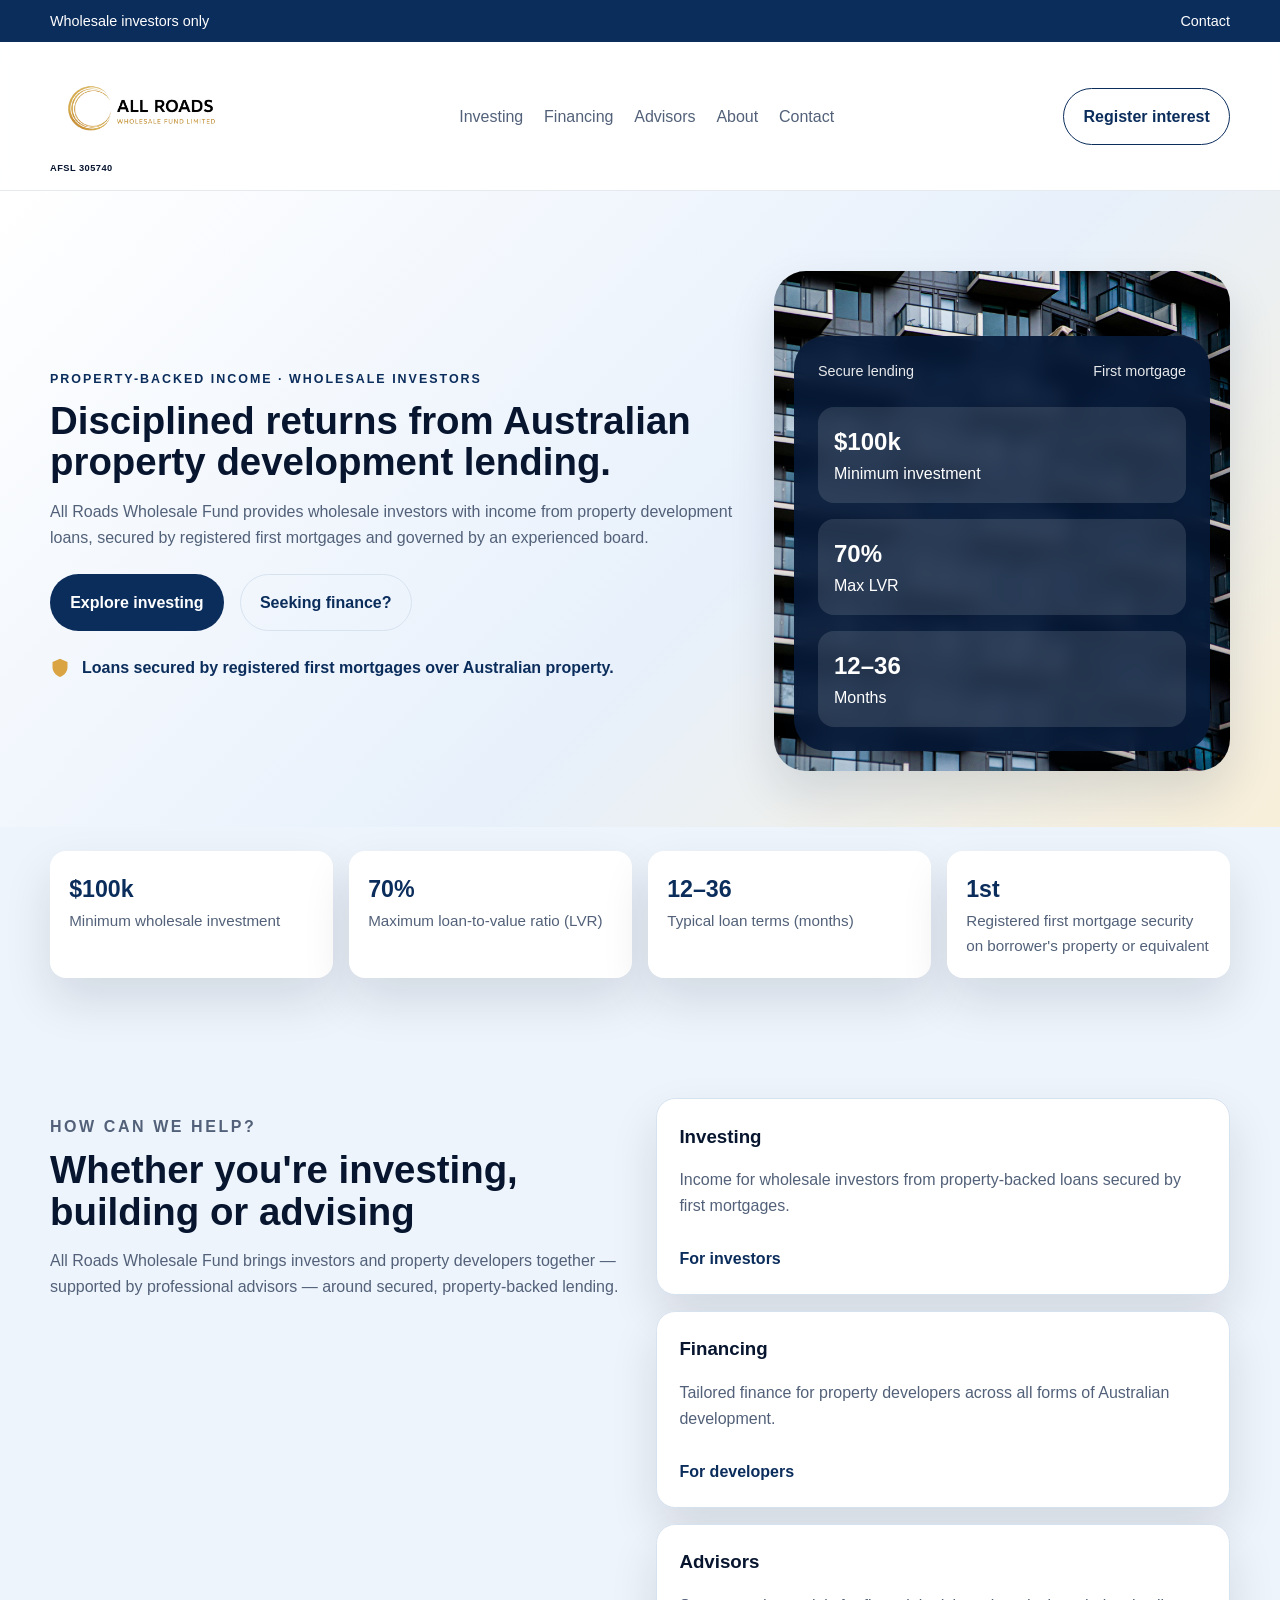
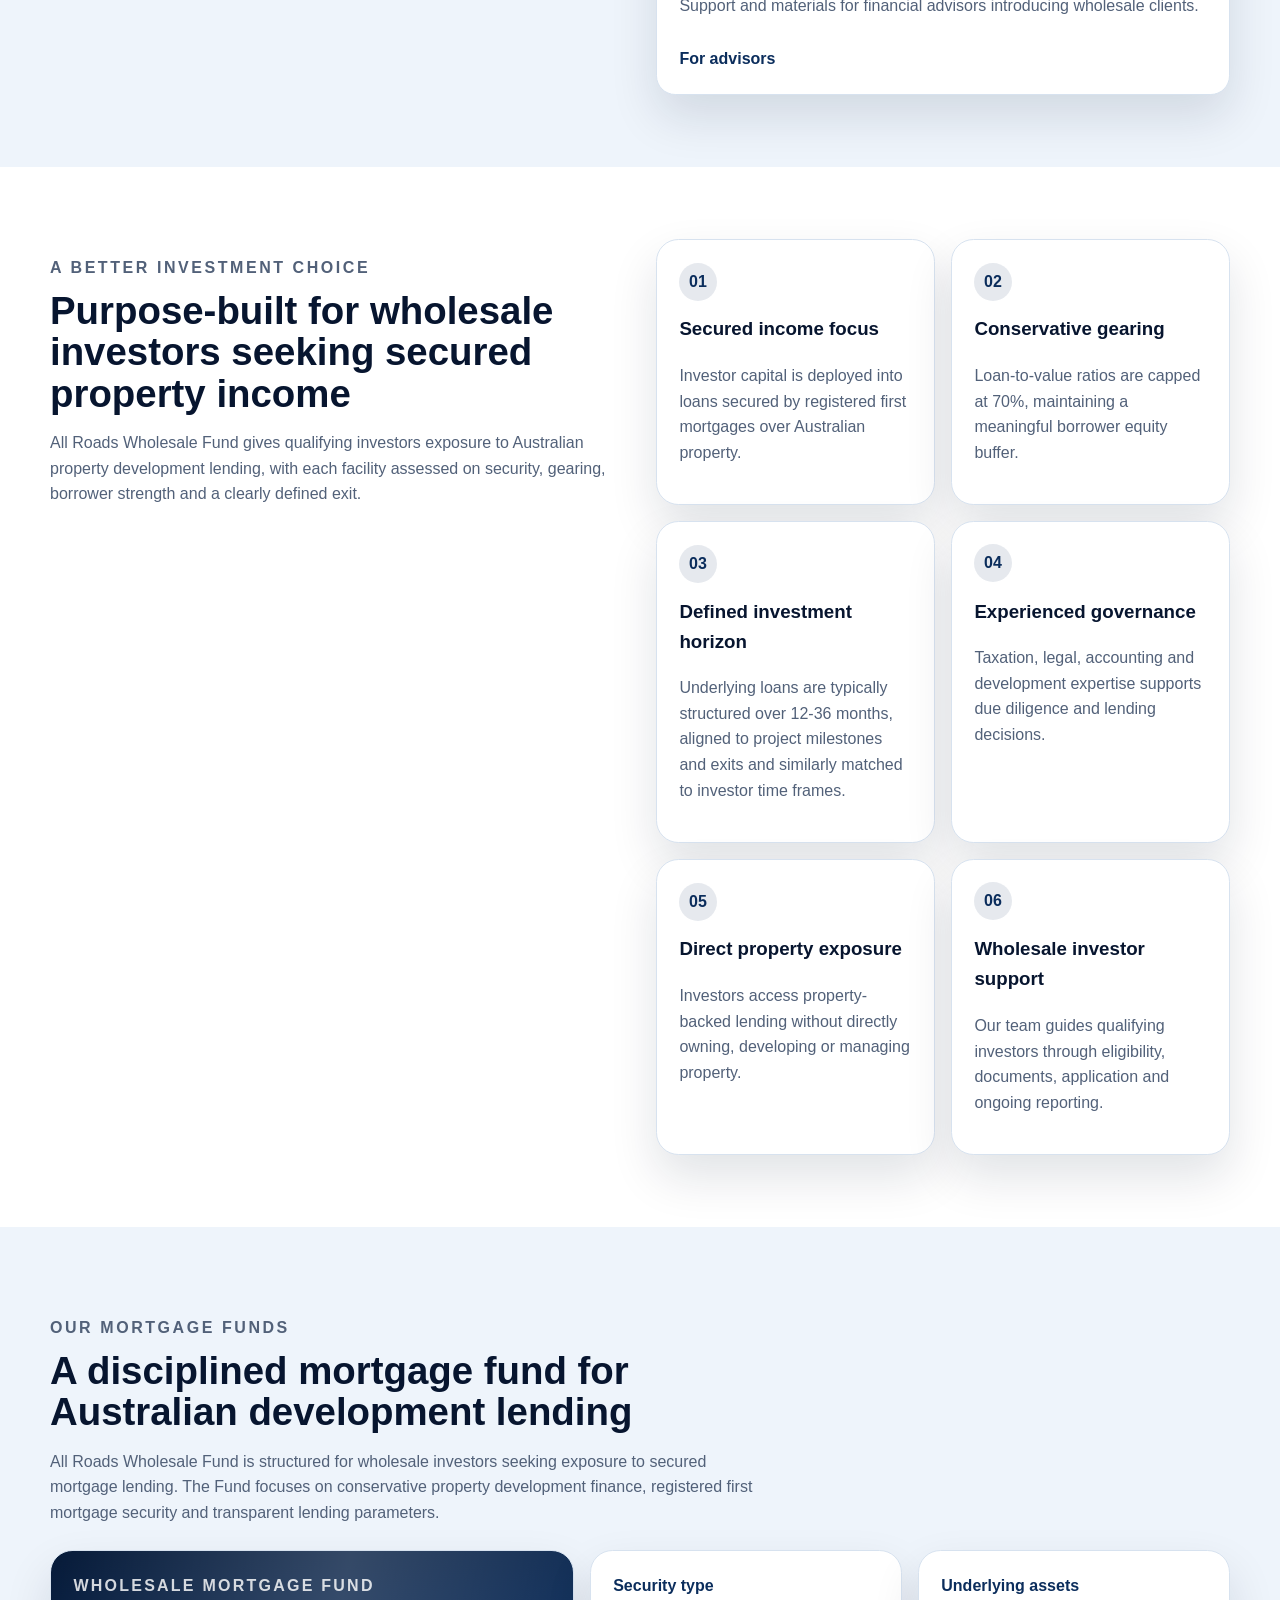
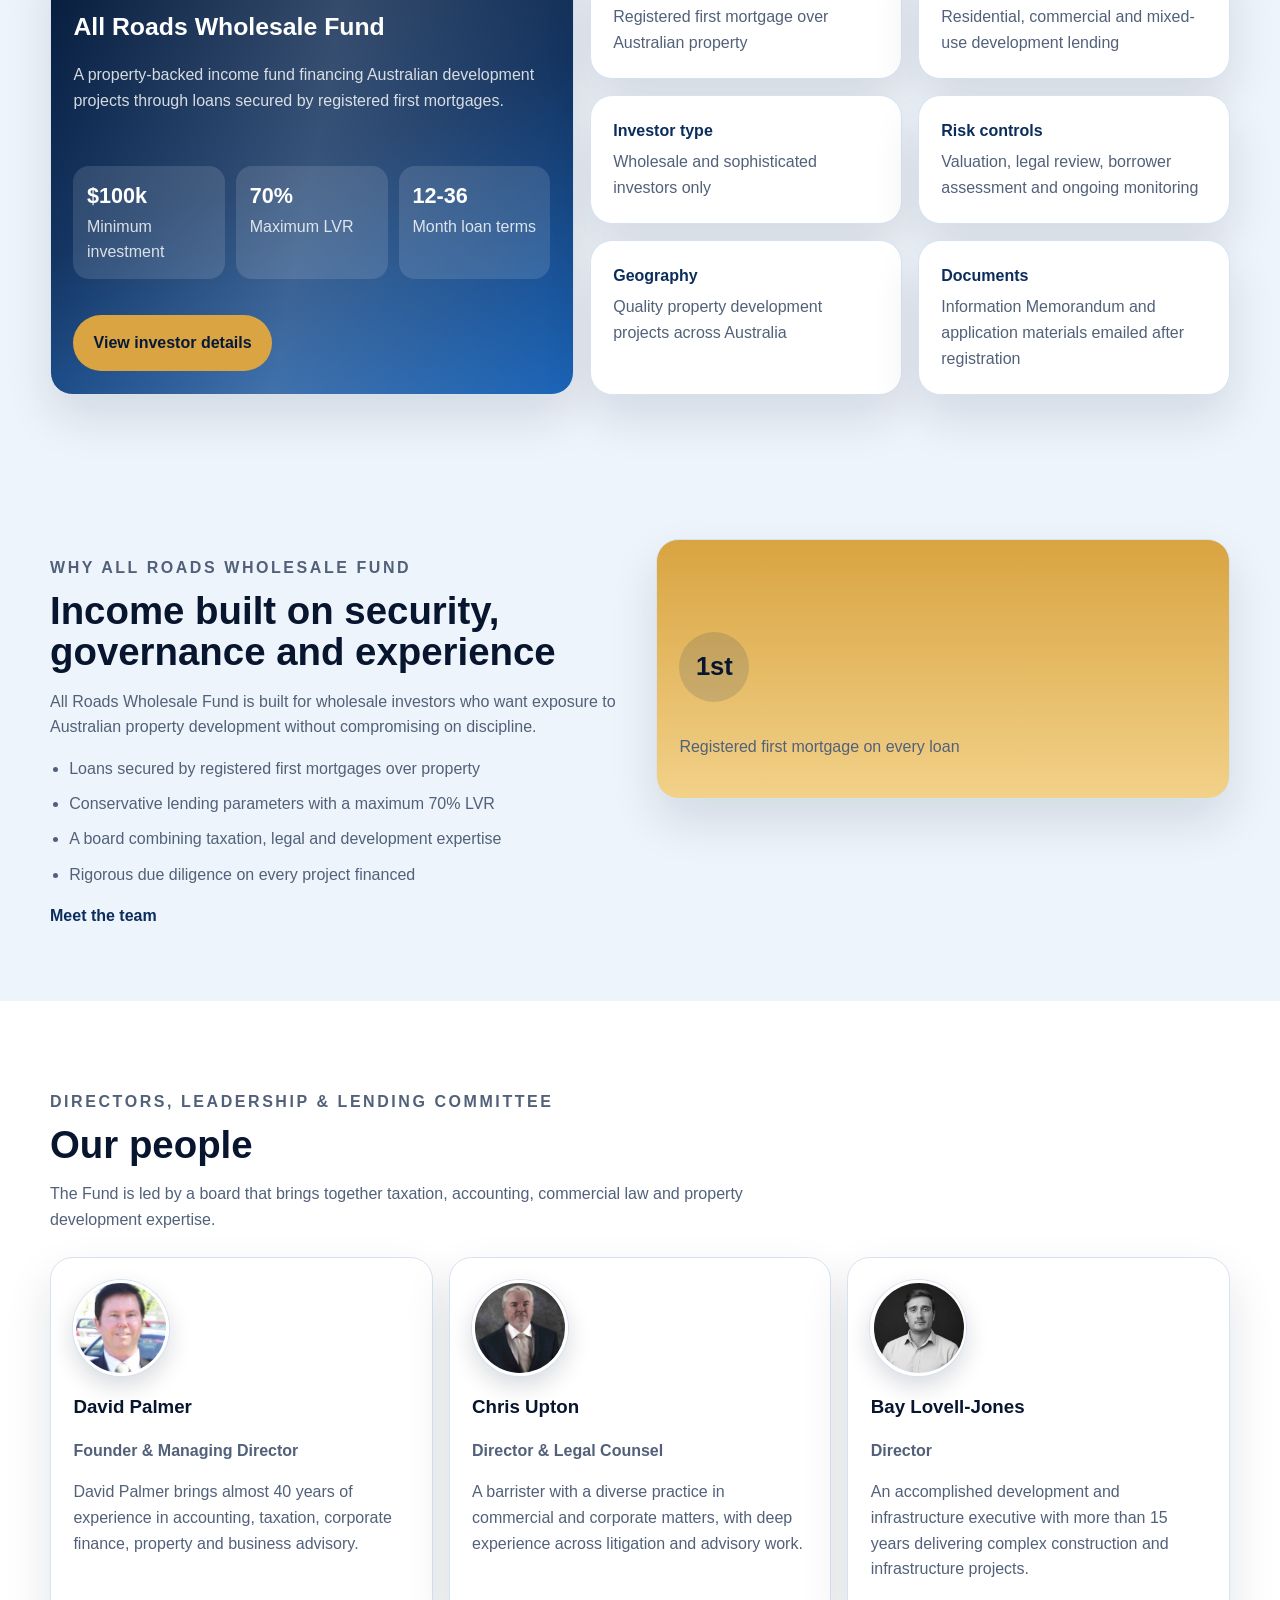
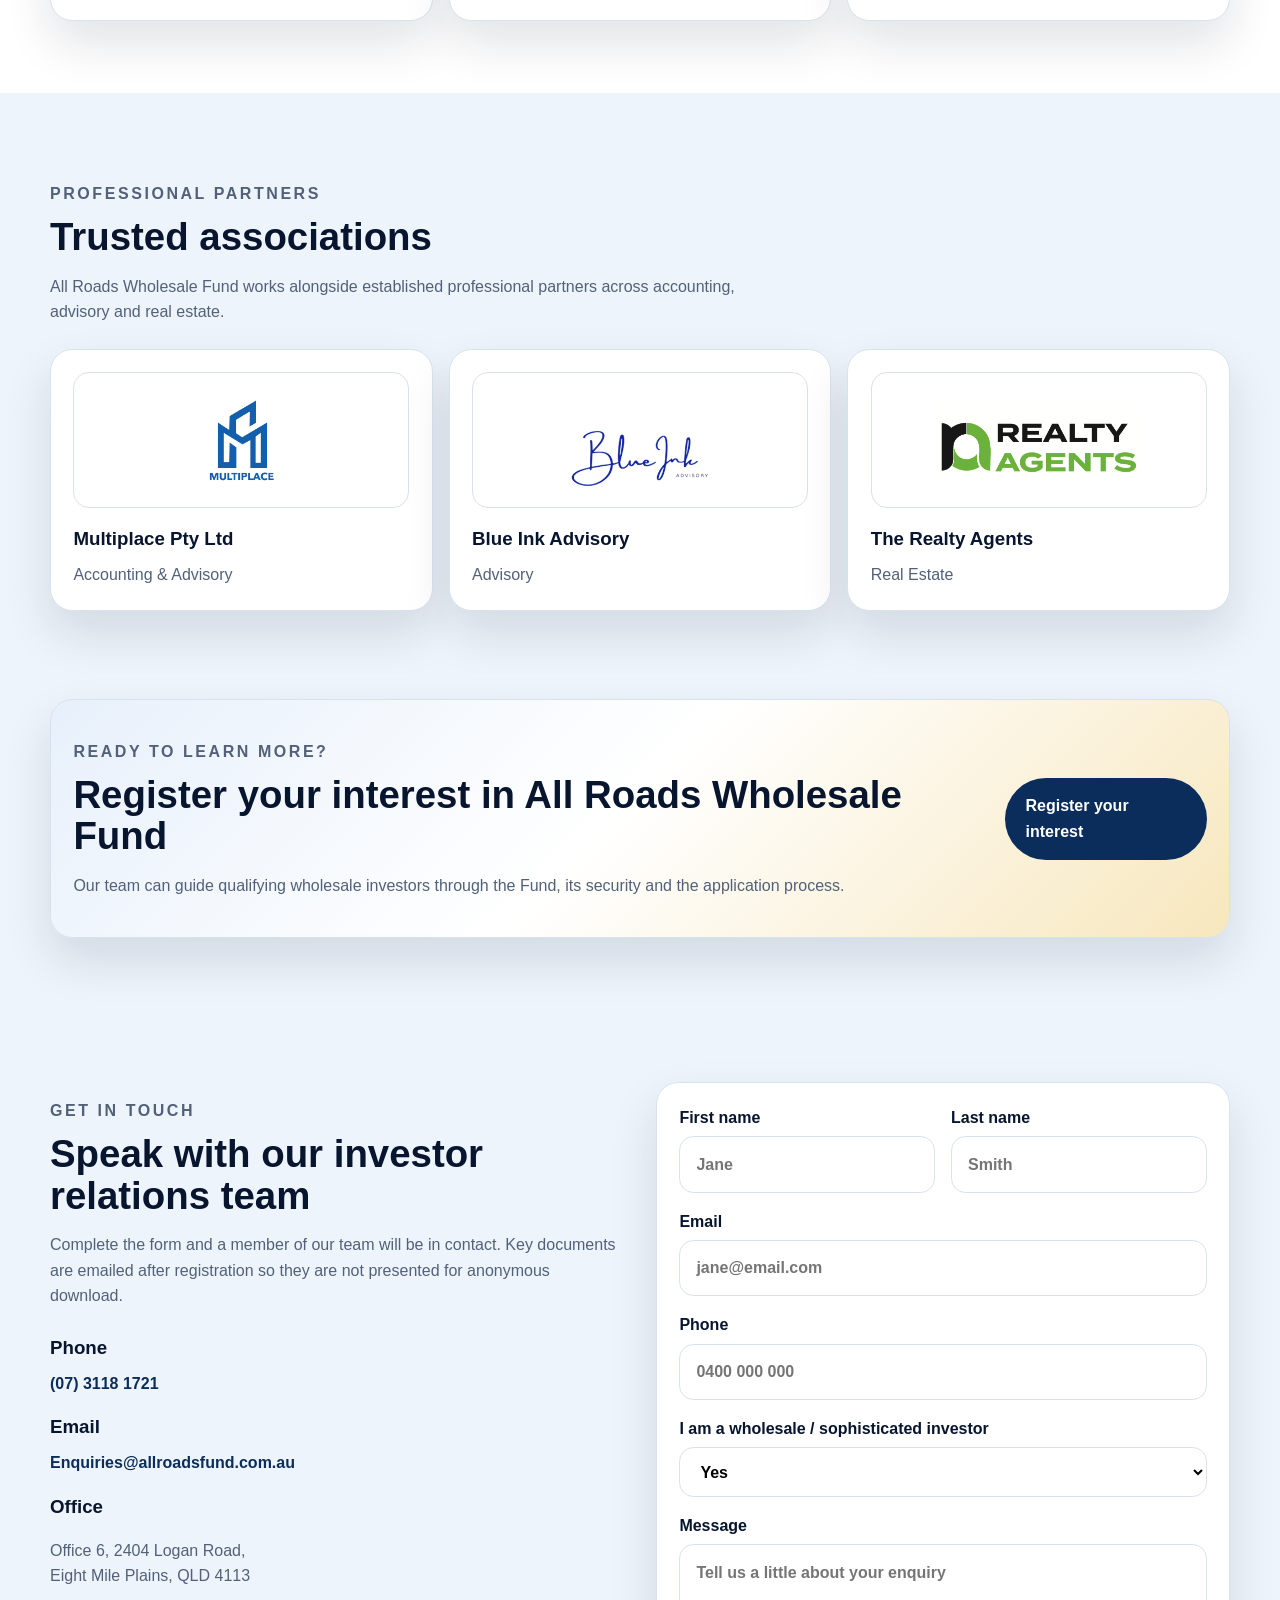
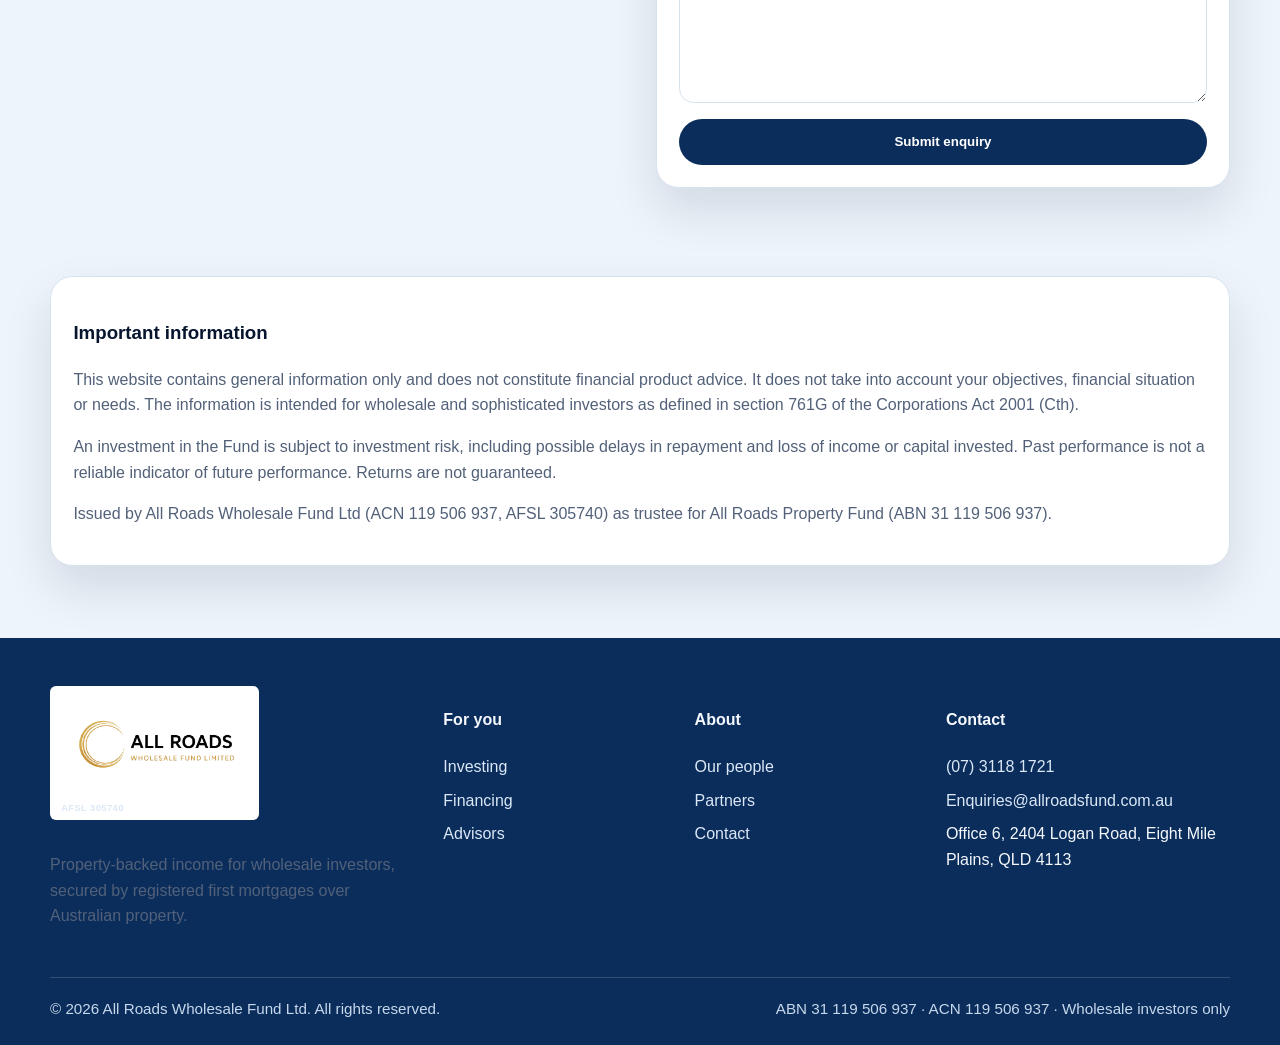
==== commit 843b0de1: "ABN & ACN" ====
--- a/index.html
+++ b/index.html
@@ -1,23 +1,27 @@
+
 <!DOCTYPE html>
 <html lang="en-AU">
   <head>
     <meta charset="UTF-8" />
     <meta name="viewport" content="width=device-width, initial-scale=1.0" />
-    <title>Advisors | All Roads Wholesale Fund</title>
-    <meta name="description" content="Support and materials for financial advisors introducing wholesale clients to the Fund." />
+    <title>All Roads Wholesale Fund</title>
+    <meta
+      name="description"
+      content="Property-backed income for wholesale investors from secured Australian development lending."
+    />
     <link rel="stylesheet" href="styles.css" />
   </head>
   <body>
     <div class="announcement-bar">
       <div class="container announcement-inner">
-        <span>For licensed advisors</span>
+        <span>Wholesale investors only</span>
         <a href="#contact">Contact</a>
       </div>
     </div>
 
     <header class="site-header">
       <div class="container nav-bar">
-        <a class="brand" href="index.html">
+        <a class="brand" href="#">
           <div class="brand-lockup">
             <img class="brand-logo" src="assets/images/Logo.png" alt="All Roads Wholesale Fund Limited" />
             <span class="brand-mark__license">AFSL 305740</span>
@@ -27,129 +31,354 @@
           <a href="investing.html">Investing</a>
           <a href="financing.html">Financing</a>
           <a href="advisors.html">Advisors</a>
-          <a href="index.html#people">About</a>
+          <a href="#people">About</a>
           <a href="#contact">Contact</a>
         </nav>
-        <a class="button button--ghost" href="#contact">Contact us</a>
+        <a class="button button--ghost" href="#contact">Register interest</a>
       </div>
     </header>
 
     <main>
-      <section class="page-hero">
-        <div class="container">
-          <div class="breadcrumb"><a href="index.html">Home</a> / Advisors</div>
-          <p class="eyebrow">For financial advisors</p>
-          <h1>Partner with All Roads Wholesale Fund for your wholesale clients.</h1>
-          <p class="page-hero__text">
-            We support licensed advisors introducing wholesale and sophisticated clients to property-backed income, secured by registered first mortgages.
-          </p>
-          <div class="hero-actions">
-            <a class="button" href="#contact">Speak with us</a>
-            <a class="button button--secondary" href="#resources">Advisor resources</a>
-          </div>
-        </div>
-      </section>
-
-      <section class="page-nav">
-        <div class="container page-nav__inner">
-          <a href="#why">Why partner</a>
-          <a href="#working">Working with us</a>
-          <a href="#resources">Resources</a>
-          <a href="#contact">Contact</a>
-        </div>
-      </section>
-
-      <section class="section" id="why">
+      <section class="hero">
+        <div class="container hero-grid">
+          <div class="hero-copy">
+            <p class="eyebrow">Property-backed income · wholesale investors</p>
+            <h1>Disciplined returns from Australian property development lending.</h1>
+            <p class="hero-text">
+              All Roads Wholesale Fund provides wholesale investors with income from
+              property development loans, secured by registered first mortgages and
+              governed by an experienced board.
+            </p>
+            <div class="hero-actions">
+              <a class="button" href="investing.html">Explore investing</a>
+              <a class="button button--secondary" href="financing.html">Seeking finance?</a>
+            </div>
+            <div class="hero-note">
+              <svg viewBox="0 0 24 24" aria-hidden="true">
+                <path d="M12 2 3 6v6c0 5.2 3.4 9.9 9 12 5.6-2.1 9-6.8 9-12V6l-9-4Z" />
+              </svg>
+              <span>Loans secured by registered first mortgages over Australian property.</span>
+            </div>
+          </div>
+          <div class="hero-visual hero-visual--photo">
+            <img class="hero-visual__image" src="assets/images/modern-apartments.jpg" alt="Modern apartment building with glass balconies" />
+            <div class="hero-card">
+              <div class="hero-card__top">
+                <span>Secure lending</span>
+                <span>First mortgage</span>
+              </div>
+              <div class="hero-card__body">
+                <div class="hero-card__stat">
+                  <strong>$100k</strong>
+                  <span>Minimum investment</span>
+                </div>
+                <div class="hero-card__stat">
+                  <strong>70%</strong>
+                  <span>Max LVR</span>
+                </div>
+                <div class="hero-card__stat">
+                  <strong>12–36</strong>
+                  <span>Months</span>
+                </div>
+              </div>
+            </div>
+          </div>
+        </div>
+      </section>
+
+      <section class="stats-bar">
+        <div class="container stat-grid">
+          <div>
+            <strong>$100k</strong>
+            <span>Minimum wholesale investment</span>
+          </div>
+          <div>
+            <strong>70%</strong>
+            <span>Maximum loan-to-value ratio (LVR)</span>
+          </div>
+          <div>
+            <strong>12–36</strong>
+            <span>Typical loan terms (months)</span>
+          </div>
+          <div>
+            <strong>1st</strong>
+            <span>Registered first mortgage security on borrower's property or equivalent </span>
+          </div>
+        </div>
+      </section>
+
+      <section class="section">
+        <div class="container intro-grid">
+          <div>
+            <p class="eyebrow">How can we help?</p>
+            <h2>Whether you're investing, building or advising</h2>
+            <p>
+              All Roads Wholesale Fund brings investors and property developers together — supported by
+              professional advisors — around secured, property-backed lending.
+            </p>
+          </div>
+          <div class="card-grid">
+            <a class="info-card" id="investing" href="investing.html">
+              <h3>Investing</h3>
+              <p>Income for wholesale investors from property-backed loans secured by first mortgages.</p>
+              <span>For investors</span>
+            </a>
+            <a class="info-card" id="financing" href="financing.html">
+              <h3>Financing</h3>
+              <p>Tailored finance for property developers across all forms of Australian development.</p>
+              <span>For developers</span>
+            </a>
+            <a class="info-card" id="advisors" href="advisors.html">
+              <h3>Advisors</h3>
+              <p>Support and materials for financial advisors introducing wholesale clients.</p>
+              <span>For advisors</span>
+            </a>
+          </div>
+        </div>
+      </section>
+
+      <section class="section section--alt">
+        <div class="container feature-grid">
+          <div>
+            <p class="eyebrow">A better investment choice</p>
+            <h2>Purpose-built for wholesale investors seeking secured property income</h2>
+            <p>
+              All Roads Wholesale Fund gives qualifying investors exposure to Australian
+              property development lending, with each facility assessed on security,
+              gearing, borrower strength and a clearly defined exit.
+            </p>
+          </div>
+          <div class="choice-grid">
+            <article>
+              <span>01</span>
+              <h3>Secured income focus</h3>
+              <p>Investor capital is deployed into loans secured by registered first mortgages over Australian property.</p>
+            </article>
+            <article>
+              <span>02</span>
+              <h3>Conservative gearing</h3>
+              <p>Loan-to-value ratios are capped at 70%, maintaining a meaningful borrower equity buffer.</p>
+            </article>
+            <article>
+              <span>03</span>
+              <h3>Defined investment horizon</h3>
+              <p>Underlying loans are typically structured over 12-36 months, aligned to project milestones and exits and similarly matched to investor time frames.</p>
+            </article>
+            <article>
+              <span>04</span>
+              <h3>Experienced governance</h3>
+              <p>Taxation, legal, accounting and development expertise supports due diligence and lending decisions.</p>
+            </article>
+            <article>
+              <span>05</span>
+              <h3>Direct property exposure</h3>
+              <p>Investors access property-backed lending without directly owning, developing or managing property.</p>
+            </article>
+            <article>
+              <span>06</span>
+              <h3>Wholesale investor support</h3>
+              <p>Our team guides qualifying investors through eligibility, documents, application and ongoing reporting.</p>
+            </article>
+          </div>
+        </div>
+      </section>
+
+      <section class="section" id="mortgage-funds">
         <div class="container">
           <div class="section-heading">
-            <p class="eyebrow">Why partner with us</p>
-            <h2>A considered option for wholesale clients</h2>
-            <p>All Roads Wholesale Fund offers advisors a transparent, security-backed property income exposure for clients who qualify as wholesale or sophisticated investors.</p>
-          </div>
-          <div class="feature-list">
-            <article>
-              <h3>First mortgage security</h3>
-              <p>Every loan is secured by a registered first mortgage over the underlying property.</p>
-            </article>
-            <article>
-              <h3>Transparent terms</h3>
-              <p>Clear lending parameters and disclosure through the Information Memorandum.</p>
-            </article>
-            <article>
-              <h3>Experienced board</h3>
-              <p>Taxation, legal and development expertise governs every investment decision.</p>
-            </article>
-            <article>
-              <h3>Responsive support</h3>
-              <p>Direct access to our investor relations team for you and your clients.</p>
-            </article>
-          </div>
-        </div>
-      </section>
-
-      <section class="section section--alt" id="working">
+            <p class="eyebrow">Our mortgage funds</p>
+            <h2>A disciplined mortgage fund for Australian development lending</h2>
+            <p>
+              All Roads Wholesale Fund is structured for wholesale investors seeking
+              exposure to secured mortgage lending. The Fund focuses on conservative
+              property development finance, registered first mortgage security and
+              transparent lending parameters.
+            </p>
+          </div>
+          <div class="mortgage-fund-layout">
+            <article class="fund-card fund-card--featured">
+              <div>
+                <p class="fund-card__label">Wholesale mortgage fund</p>
+                <h3>All Roads Wholesale Fund</h3>
+                <p>
+                  A property-backed income fund financing Australian development projects
+                  through loans secured by registered first mortgages.
+                </p>
+              </div>
+              <div class="fund-card__stats">
+                <div>
+                  <strong>$100k</strong>
+                  <span>Minimum investment</span>
+                </div>
+                <div>
+                  <strong>70%</strong>
+                  <span>Maximum LVR</span>
+                </div>
+                <div>
+                  <strong>12-36</strong>
+                  <span>Month loan terms</span>
+                </div>
+              </div>
+              <a class="button" href="investing.html">View investor details</a>
+            </article>
+            <div class="fund-detail-grid">
+              <article>
+                <strong>Security type</strong>
+                <span>Registered first mortgage over Australian property</span>
+              </article>
+              <article>
+                <strong>Underlying assets</strong>
+                <span>Residential, commercial and mixed-use development lending</span>
+              </article>
+              <article>
+                <strong>Investor type</strong>
+                <span>Wholesale and sophisticated investors only</span>
+              </article>
+              <article>
+                <strong>Risk controls</strong>
+                <span>Valuation, legal review, borrower assessment and ongoing monitoring</span>
+              </article>
+              <article>
+                <strong>Geography</strong>
+                <span>Quality property development projects across Australia</span>
+              </article>
+              <article>
+                <strong>Documents</strong>
+                <span>Information Memorandum and application materials emailed after registration</span>
+              </article>
+            </div>
+          </div>
+        </div>
+      </section>
+
+      <section class="section">
+        <div class="container why-grid">
+          <div>
+            <p class="eyebrow">Why All Roads Wholesale Fund</p>
+            <h2>Income built on security, governance and experience</h2>
+            <p>
+              All Roads Wholesale Fund is built for wholesale investors who want exposure to
+              Australian property development without compromising on discipline.
+            </p>
+            <ul class="check-list">
+              <li>Loans secured by registered first mortgages over property</li>
+              <li>Conservative lending parameters with a maximum 70% LVR</li>
+              <li>A board combining taxation, legal and development expertise</li>
+              <li>Rigorous due diligence on every project financed</li>
+            </ul>
+            <a class="text-link" href="#people">Meet the team</a>
+          </div>
+          <div class="quote-card">
+            <div class="quote-card__badge">1st</div>
+            <p>Registered first mortgage on every loan</p>
+          </div>
+        </div>
+      </section>
+
+      <section class="section section--alt" id="people">
         <div class="container">
           <div class="section-heading">
-            <p class="eyebrow">Working with us</p>
-            <h2>A simple way to engage</h2>
-            <p>From first contact to ongoing client reporting, we keep the process straightforward.</p>
-          </div>
-          <div class="steps-grid">
-            <article class="step-card">
-              <div class="step-card__number">1</div>
-              <h3>Get in touch</h3>
-              <p>Contact our team to register your interest as an advisor.</p>
-            </article>
-            <article class="step-card">
-              <div class="step-card__number">2</div>
-              <h3>Access materials</h3>
-              <p>Receive the Information Memorandum and supporting wholesale-client materials.</p>
-            </article>
-            <article class="step-card">
-              <div class="step-card__number">3</div>
-              <h3>Introduce clients</h3>
-              <p>Introduce clients who qualify under section 761G of the Corporations Act.</p>
-            </article>
-            <article class="step-card">
-              <div class="step-card__number">4</div>
-              <h3>Ongoing reporting</h3>
-              <p>Your clients receive regular Fund reporting to support your advice.</p>
-            </article>
-          </div>
-        </div>
-      </section>
-
-      <section class="section" id="resources">
-        <div class="container">
+            <p class="eyebrow">Directors, leadership & lending committee</p>
+            <h2>Our people</h2>
+            <p>The Fund is led by a board that brings together taxation, accounting, commercial law and property development expertise.</p>
+          </div>
+          <div class="people-grid">
+            <article class="person-card">
+              <img
+                class="person-card__photo"
+                src="assets/images/David-Palmer.png"
+                alt="David Palmer"
+                width="800"
+                height="800"
+                loading="lazy"
+                decoding="async"
+              />
+              <h3>David Palmer</h3>
+              <p class="person-card__title">Founder & Managing Director</p>
+              <p class="person-card__bio">David Palmer brings almost 40 years of experience in accounting, taxation, corporate finance, property and business advisory.</p>
+            </article>
+            <article class="person-card">
+              <img
+                class="person-card__photo"
+                src="assets/images/Christopher-Upton.jpg"
+                alt="Chris Upton"
+                width="800"
+                height="965"
+                loading="lazy"
+                decoding="async"
+              />
+              <h3>Chris Upton</h3>
+              <p class="person-card__title">Director & Legal Counsel</p>
+              <p class="person-card__bio">A barrister with a diverse practice in commercial and corporate matters, with deep experience across litigation and advisory work.</p>
+            </article>
+            <article class="person-card">
+              <img
+                class="person-card__photo"
+                src="assets/images/Bay-Lovell-Jones.png"
+                alt="Bay Lovell-Jones"
+                width="645"
+                height="645"
+                loading="lazy"
+                decoding="async"
+              />
+              <h3>Bay Lovell-Jones</h3>
+              <p class="person-card__title">Director</p>
+              <p class="person-card__bio">An accomplished development and infrastructure executive with more than 15 years delivering complex construction and infrastructure projects.</p>
+            </article>
+          </div>
+        </div>
+      </section>
+
+      <section class="section">
+        <div class="container partners-section" id="partners">
           <div class="section-heading">
-            <p class="eyebrow">Advisor resources</p>
-            <h2>Wholesale client materials</h2>
-            <p>Key materials are emailed after registration so they are not presented for anonymous download.</p>
-          </div>
-          <div class="document-grid">
-            <article class="document-card">
-              <h3>Information Memorandum</h3>
-              <p>The principal disclosure document for the Fund.</p>
-              <span>Emailed after registration</span>
-            </article>
-            <article class="document-card">
-              <h3>Application Form</h3>
-              <p>For clients ready to apply to the Fund.</p>
-              <span>Emailed after registration</span>
-            </article>
-          </div>
-          <p class="document-note">
-            These materials are intended for licensed financial advisors and wholesale clients as defined in section 761G of the Corporations Act 2001 (Cth). Register below and the documents will be emailed to the address you provide.
-          </p>
-        </div>
-      </section>
-
-      <section class="section section--alt" id="contact">
+            <p class="eyebrow">Professional partners</p>
+            <h2>Trusted associations</h2>
+            <p>All Roads Wholesale Fund works alongside established professional partners across accounting, advisory and real estate.</p>
+          </div>
+          <div class="partners-grid">
+            <div class="partner-card">
+              <div class="partner-card__logo-frame">
+                <img class="partner-card__logo partner-card__logo--multiplace" src="assets/images/multiplace-logo.png" alt="Multiplace logo" loading="lazy" decoding="async" />
+              </div>
+              <h3>Multiplace Pty Ltd</h3>
+              <span>Accounting & Advisory</span>
+            </div>
+            <div class="partner-card">
+              <div class="partner-card__logo-frame">
+                <img class="partner-card__logo partner-card__logo--blue-ink" src="assets/images/blue-ink-advisory-logo.png" alt="Blue Ink Advisory logo" loading="lazy" decoding="async" />
+              </div>
+              <h3>Blue Ink Advisory</h3>
+              <span>Advisory</span>
+            </div>
+            <div class="partner-card">
+              <div class="partner-card__logo-frame">
+                <img class="partner-card__logo partner-card__logo--realty" src="assets/images/realty-agents-logo.jpg" alt="The Realty Agents logo" loading="lazy" decoding="async" />
+              </div>
+              <h3>The Realty Agents</h3>
+              <span>Real Estate</span>
+            </div>
+          </div>
+        </div>
+      </section>
+
+      <section class="section section--cta">
+        <div class="container cta-banner">
+          <div>
+            <p class="eyebrow">Ready to learn more?</p>
+            <h2>Register your interest in All Roads Wholesale Fund</h2>
+            <p>Our team can guide qualifying wholesale investors through the Fund, its security and the application process.</p>
+          </div>
+          <a class="button" href="#contact">Register your interest</a>
+        </div>
+      </section>
+
+      <section class="section" id="contact">
         <div class="container contact-grid">
           <div>
-            <p class="eyebrow">Contact us</p>
-            <h2>Speak with our team</h2>
-            <p>Register your interest as an advisor and we'll be in touch with the materials you need.</p>
+            <p class="eyebrow">Get in touch</p>
+            <h2>Speak with our investor relations team</h2>
+            <p>Complete the form and a member of our team will be in contact. Key documents are emailed after registration so they are not presented for anonymous download.</p>
             <div class="contact-list">
               <div>
                 <h3>Phone</h3>
@@ -159,34 +388,39 @@
                 <h3>Email</h3>
                 <a href="mailto:Enquiries@allroadsfund.com.au">Enquiries@allroadsfund.com.au</a>
               </div>
+              <div>
+                <h3>Office</h3>
+                <p>Office 6, 2404 Logan Road,<br />Eight Mile Plains, QLD 4113</p>
+              </div>
             </div>
           </div>
           <form class="contact-form" action="https://formspree.io/f/xwvdglad" method="POST">
-            <input type="hidden" name="_subject" value="Advisor enquiry - All Roads Wholesale Fund" />
+            <input type="hidden" name="_subject" value="Investor enquiry - All Roads Wholesale Fund" />
             <input type="hidden" name="_next" value="registered.html" />
             <div class="form-row">
               <label>
-                <span>Full name</span>
-                <input type="text" name="full_name" placeholder="Jordan Lee" />
+                <span>First name</span>
+                <input type="text" name="first_name" placeholder="Jane" />
               </label>
               <label>
-                <span>Licensee / AFSL</span>
-                <input type="text" name="licensee_afsl" placeholder="Example Advisors Pty Ltd" />
+                <span>Last name</span>
+                <input type="text" name="last_name" placeholder="Smith" />
               </label>
             </div>
             <label>
               <span>Email</span>
-              <input type="email" name="email" placeholder="jordan@email.com" required />
+              <input type="email" name="email" placeholder="jane@email.com" required />
             </label>
             <label>
               <span>Phone</span>
               <input type="tel" name="phone" placeholder="0400 000 000" />
             </label>
             <label>
-              <span>I am a licensed financial advisor</span>
-              <select name="licensed_financial_advisor">
+              <span>I am a wholesale / sophisticated investor</span>
+              <select name="wholesale_or_sophisticated_investor">
                 <option>Yes</option>
                 <option>No</option>
+                <option>Not sure</option>
               </select>
             </label>
             <label>
@@ -202,9 +436,12 @@
         <div class="container disclaimer">
           <h3>Important information</h3>
           <p>
-            This page is intended for licensed financial advisors and for wholesale and sophisticated investors as defined in section 761G of the Corporations Act 2001 (Cth). It contains general information only and does not constitute financial product advice. Advisors and clients should read the Information Memorandum in full before any investment decision.
+            This website contains general information only and does not constitute financial product advice. It does not take into account your objectives, financial situation or needs. The information is intended for wholesale and sophisticated investors as defined in section 761G of the Corporations Act 2001 (Cth).
           </p>
-          <p>All Roads Wholesale Fund Ltd · ABN 31 119 506 937 · ACN 119 506 937. Liability limited by a scheme approved under Professional Standards Legislation.</p>
+          <p>
+            An investment in the Fund is subject to investment risk, including possible delays in repayment and loss of income or capital invested. Past performance is not a reliable indicator of future performance. Returns are not guaranteed.
+          </p>
+          <p>Issued by All Roads Wholesale Fund Ltd (ACN 119 506 937, AFSL 305740) as trustee for All Roads Property Fund (ABN 31 119 506 937).</p>
         </div>
       </section>
     </main>
@@ -212,7 +449,7 @@
     <footer class="site-footer">
       <div class="container footer-grid">
         <div>
-          <a class="brand footer-brand" href="index.html">
+          <a class="brand footer-brand" href="#">
             <img class="brand-logo brand-logo--footer" src="assets/images/Logo.png" alt="All Roads Wholesale Fund Limited" />
             <span class="brand-mark__license brand-mark__license--footer">AFSL 305740</span>
           </a>
@@ -221,17 +458,16 @@
         <div>
           <h4>For you</h4>
           <ul>
-            <li><a href="investing.html">Investing</a></li>
-            <li><a href="financing.html">Financing</a></li>
-            <li><a href="advisors.html">Advisors</a></li>
+            <li><a href="#investing">Investing</a></li>
+            <li><a href="#financing">Financing</a></li>
+            <li><a href="#advisors">Advisors</a></li>
           </ul>
         </div>
         <div>
           <h4>About</h4>
           <ul>
-            <li><a href="index.html#people">Our people</a></li>
-            <li><a href="index.html#partners">Partners</a></li>
-            <li><a href="#resources">Resources</a></li>
+            <li><a href="#people">Our people</a></li>
+            <li><a href="#partners">Partners</a></li>
             <li><a href="#contact">Contact</a></li>
           </ul>
         </div>
@@ -246,7 +482,7 @@
       </div>
       <div class="container footer-bottom">
         <span>© 2026 All Roads Wholesale Fund Ltd. All rights reserved.</span>
-        <span>ABN 31 119 506 937 · ACN 119 506 937 · For licensed advisors</span>
+        <span>ABN 31 119 506 937 · ACN 119 506 937 · Wholesale investors only</span>
       </div>
     </footer>
   </body>
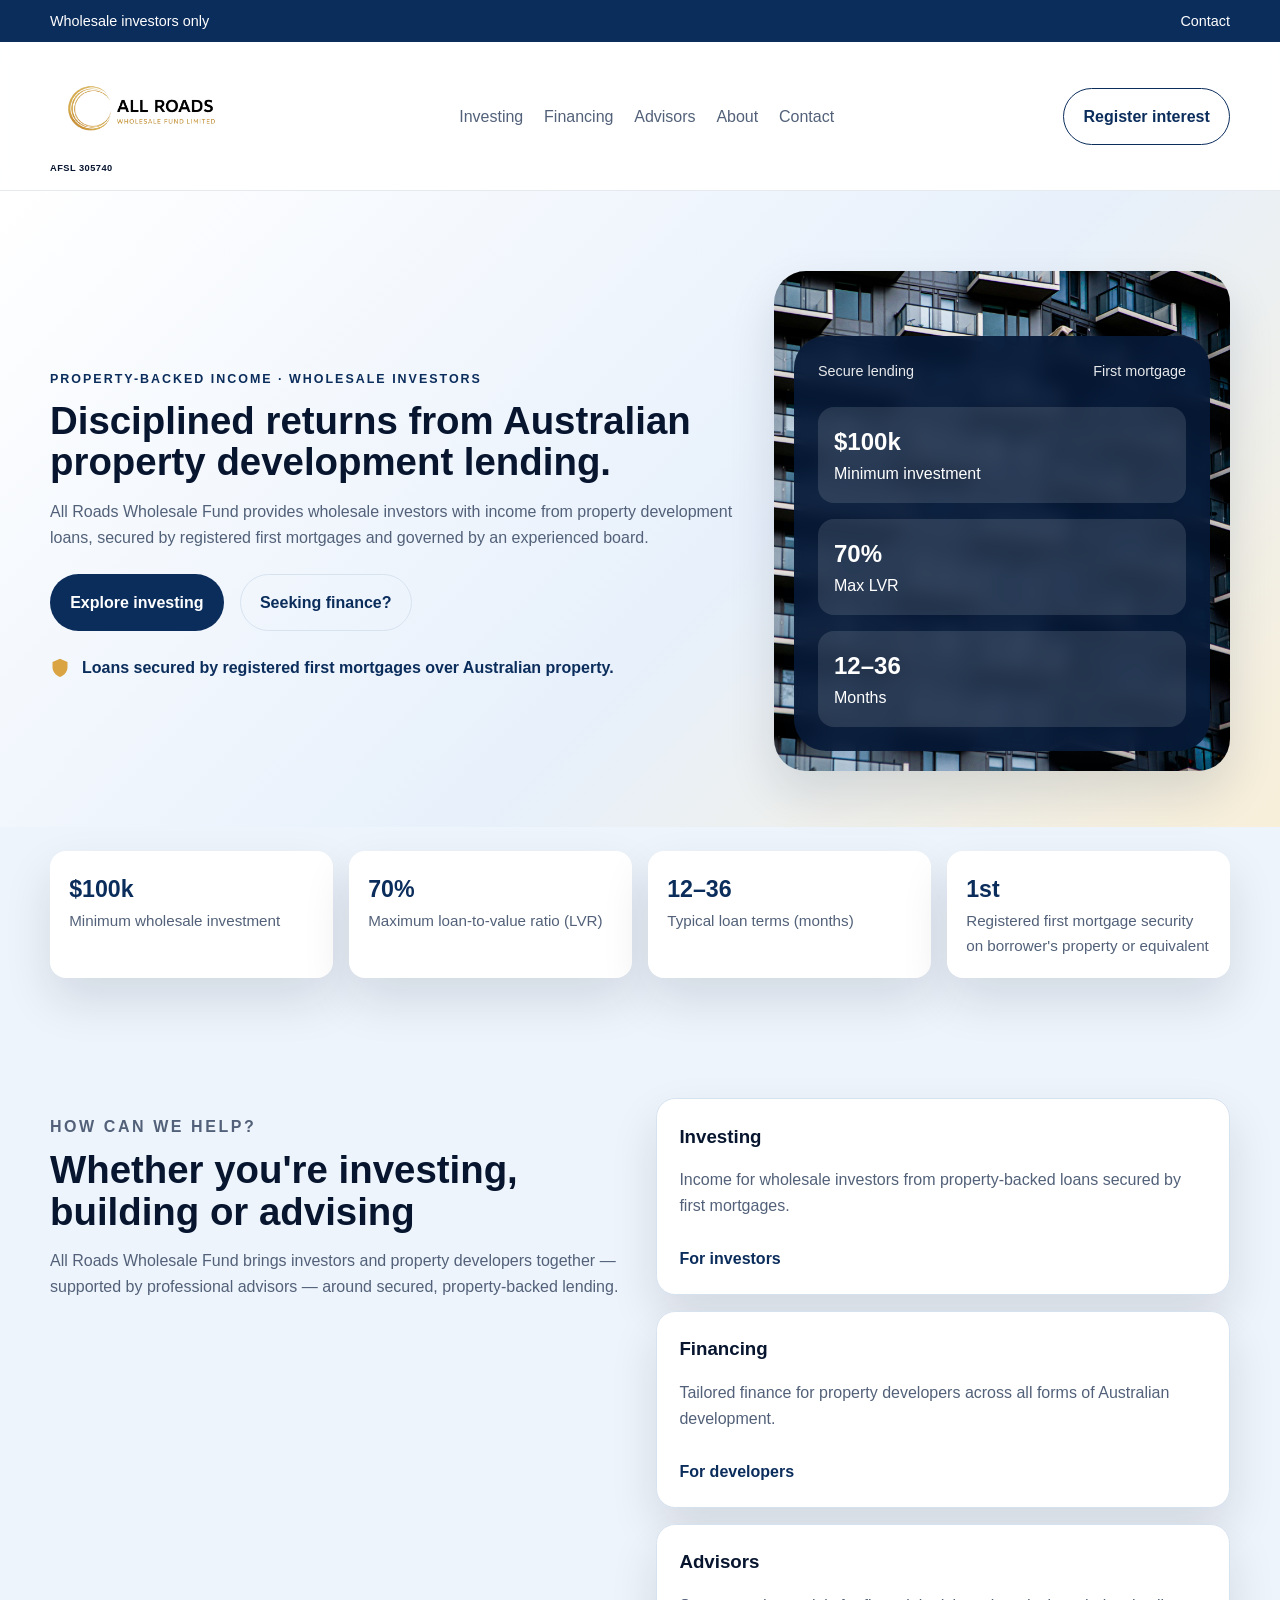
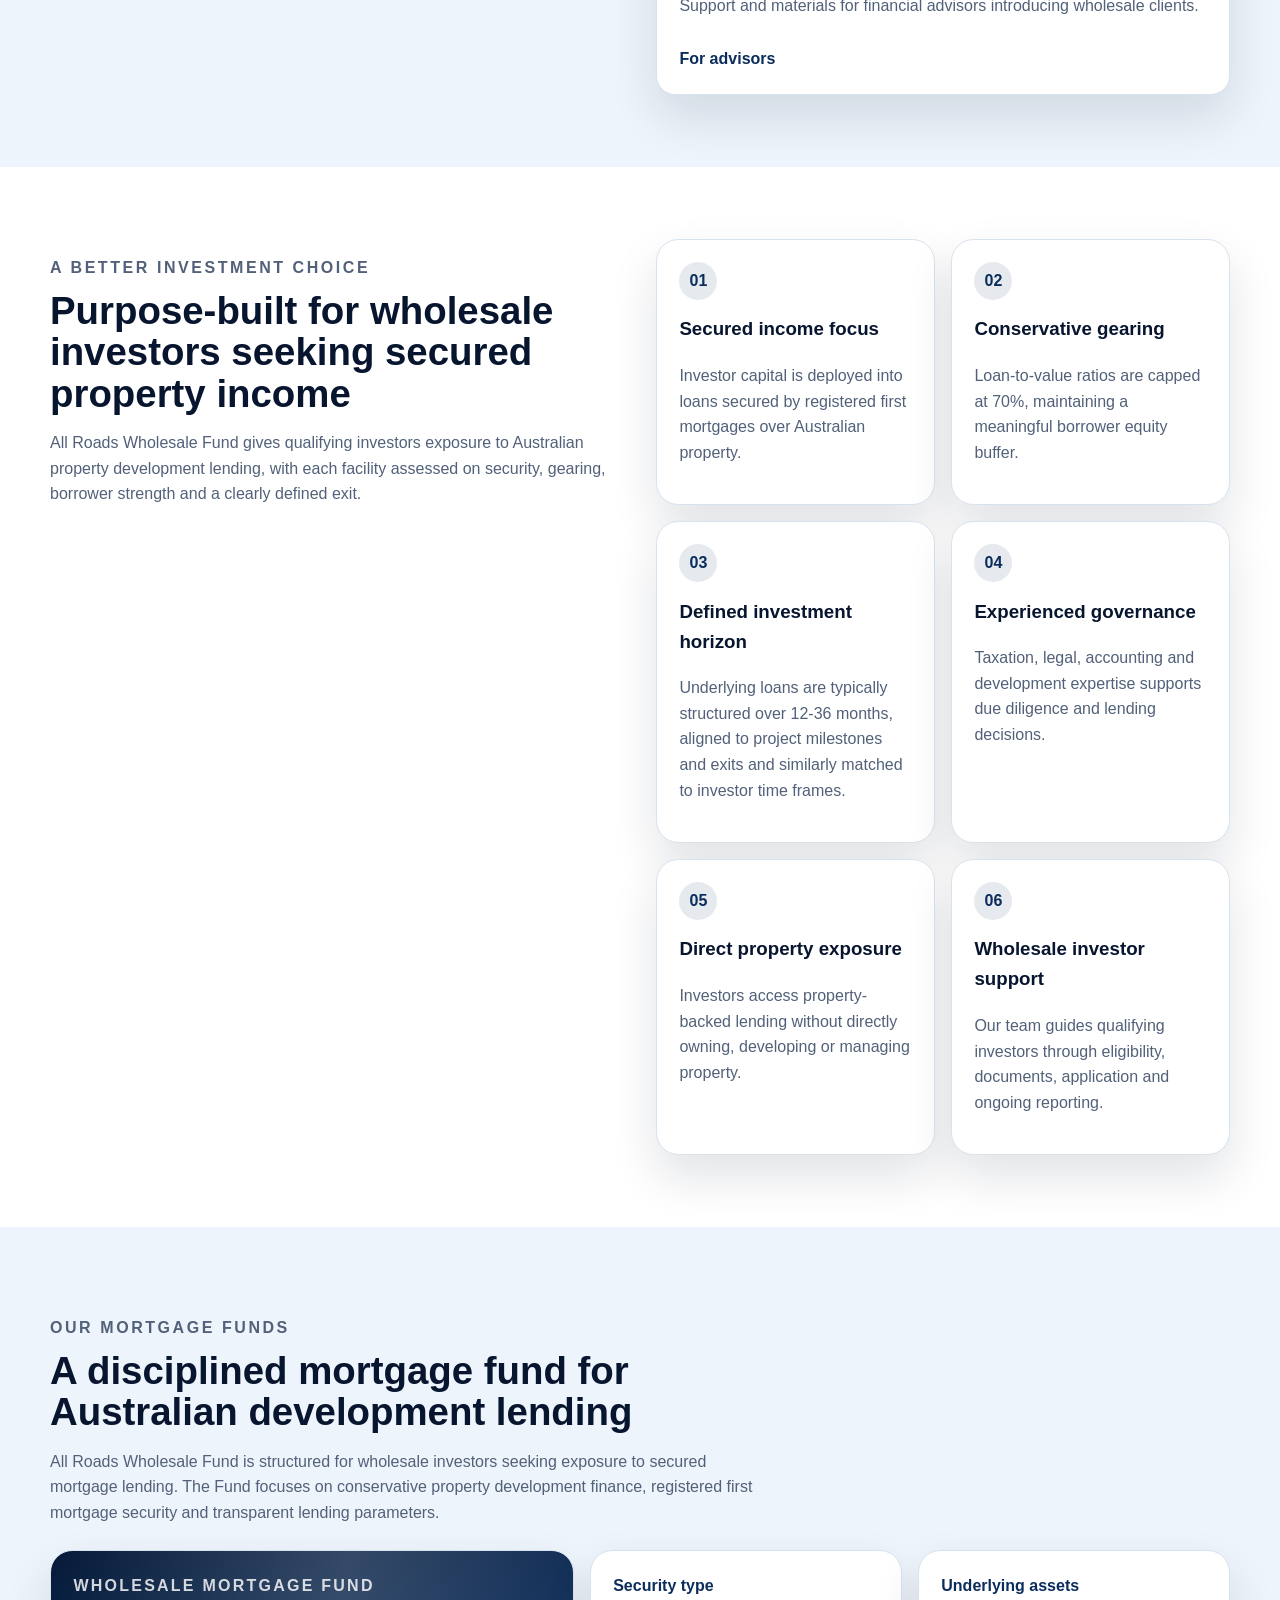
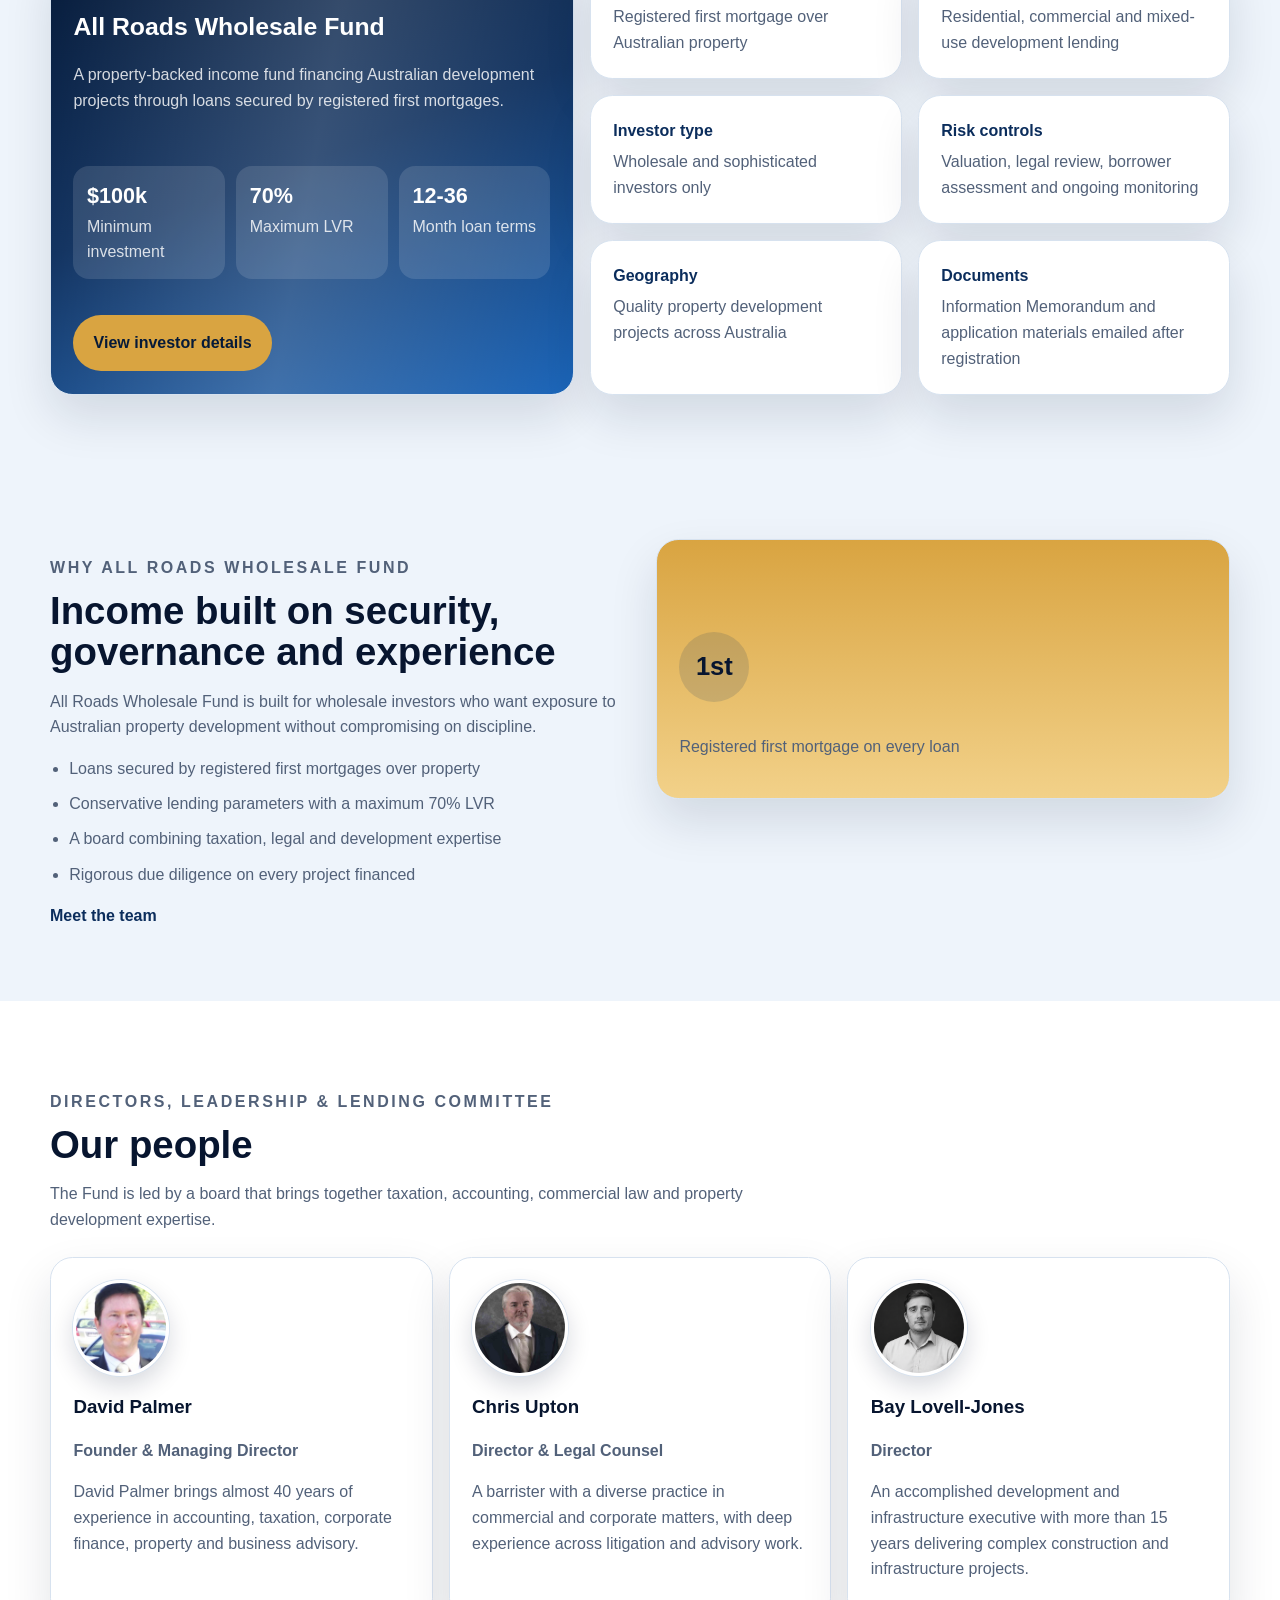
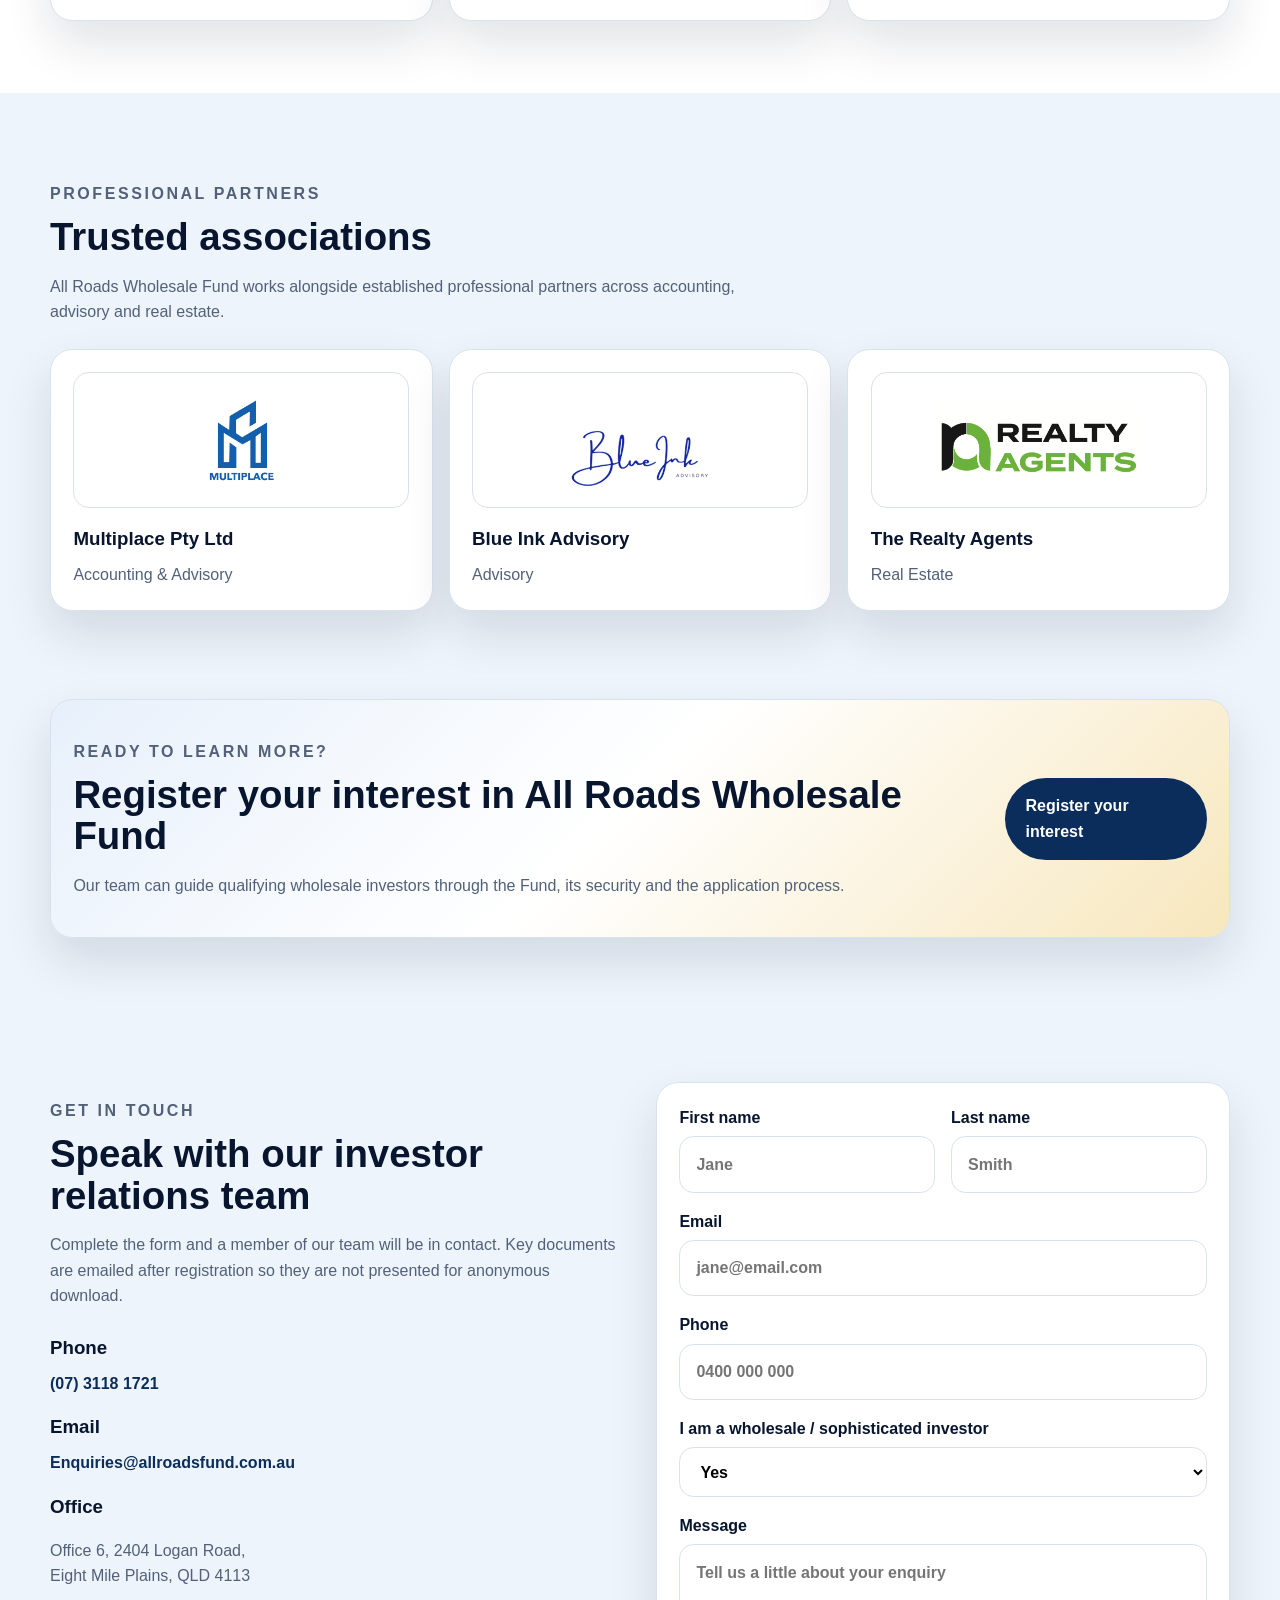
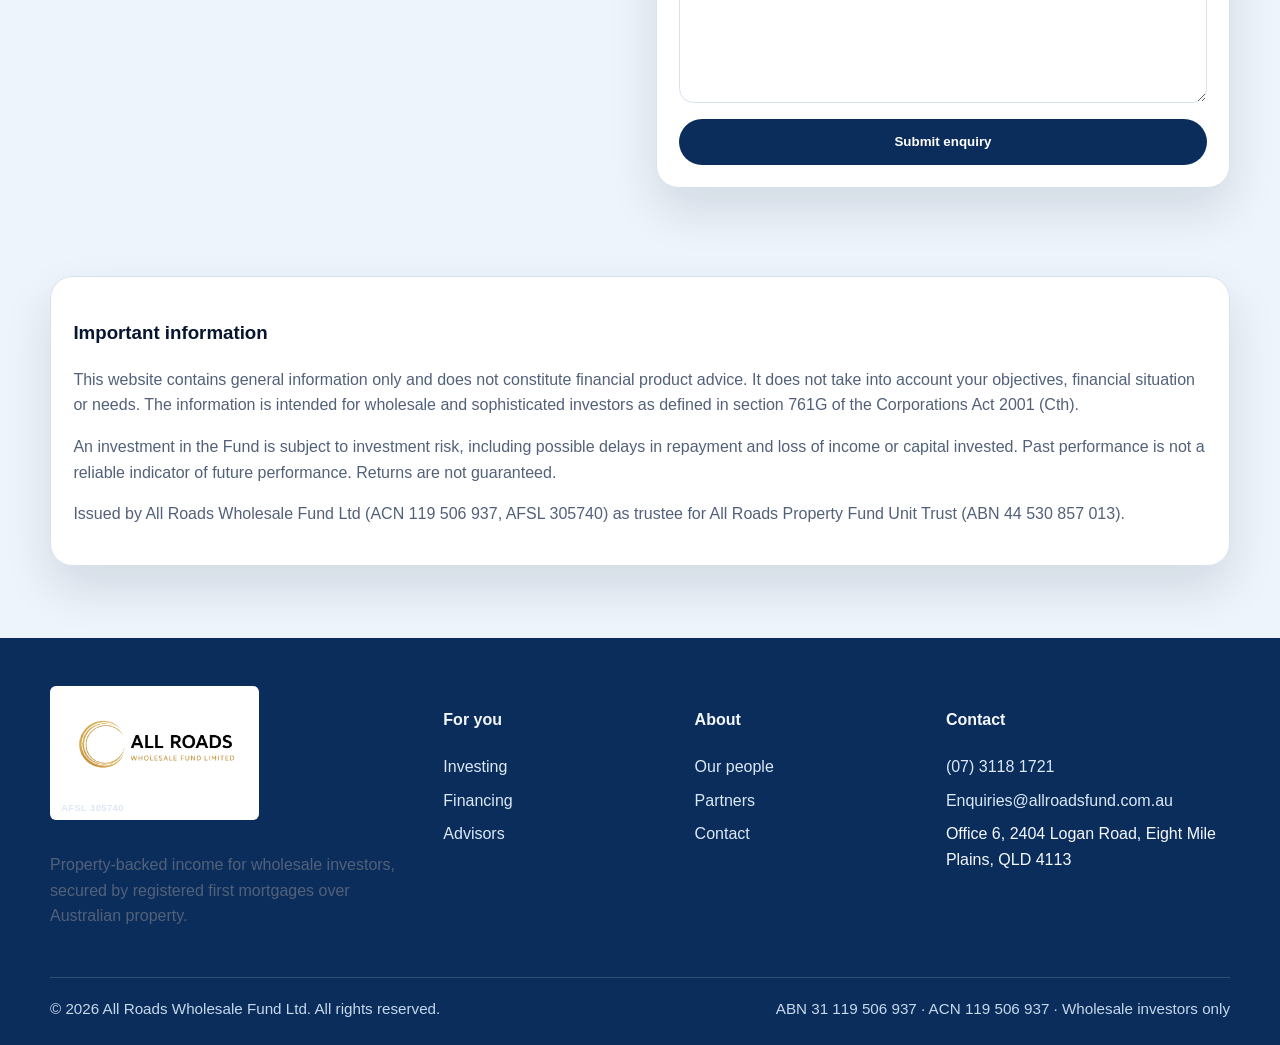
==== commit 7b8f4d73: "Update fund disclosures and investing copy" ====
--- a/index.html
+++ b/index.html
@@ -286,7 +286,7 @@
             <article class="person-card">
               <img
                 class="person-card__photo"
-                src="assets/images/David-Palmer.png"
+                src="assets/images/David-Palmer.png"
                 alt="David Palmer"
                 width="800"
                 height="800"
@@ -382,7 +382,7 @@
             <div class="contact-list">
               <div>
                 <h3>Phone</h3>
-                <a href="tel:+61731181721">(07) 3118 1721</a>
+                <a href="tel:+61731181721">(07) 3118 1721</a>
               </div>
               <div>
                 <h3>Email</h3>
@@ -441,7 +441,7 @@
           <p>
             An investment in the Fund is subject to investment risk, including possible delays in repayment and loss of income or capital invested. Past performance is not a reliable indicator of future performance. Returns are not guaranteed.
           </p>
-          <p>Issued by All Roads Wholesale Fund Ltd (ACN 119 506 937, AFSL 305740) as trustee for All Roads Property Fund (ABN 31 119 506 937).</p>
+          <p>Issued by All Roads Wholesale Fund Ltd (ACN 119 506 937, AFSL 305740) as trustee for All Roads Property Fund Unit Trust (ABN 44 530 857 013).</p>
         </div>
       </section>
     </main>
@@ -449,10 +449,10 @@
     <footer class="site-footer">
       <div class="container footer-grid">
         <div>
-          <a class="brand footer-brand" href="#">
-            <img class="brand-logo brand-logo--footer" src="assets/images/Logo.png" alt="All Roads Wholesale Fund Limited" />
-            <span class="brand-mark__license brand-mark__license--footer">AFSL 305740</span>
-          </a>
+          <a class="brand footer-brand" href="#">
+            <img class="brand-logo brand-logo--footer" src="assets/images/Logo.png" alt="All Roads Wholesale Fund Limited" />
+            <span class="brand-mark__license brand-mark__license--footer">AFSL 305740</span>
+          </a>
           <p>Property-backed income for wholesale investors, secured by registered first mortgages over Australian property.</p>
         </div>
         <div>
@@ -474,7 +474,7 @@
         <div>
           <h4>Contact</h4>
           <ul>
-            <li><a href="tel:+61731181721">(07) 3118 1721</a></li>
+            <li><a href="tel:+61731181721">(07) 3118 1721</a></li>
             <li><a href="mailto:Enquiries@allroadsfund.com.au">Enquiries@allroadsfund.com.au</a></li>
             <li>Office 6, 2404 Logan Road, Eight Mile Plains, QLD 4113</li>
           </ul>
@@ -482,7 +482,7 @@
       </div>
       <div class="container footer-bottom">
         <span>© 2026 All Roads Wholesale Fund Ltd. All rights reserved.</span>
-        <span>ABN 31 119 506 937 · ACN 119 506 937 · Wholesale investors only</span>
+        <span>ABN 31 119 506 937 · ACN 119 506 937 · Wholesale investors only</span>
       </div>
     </footer>
   </body>
